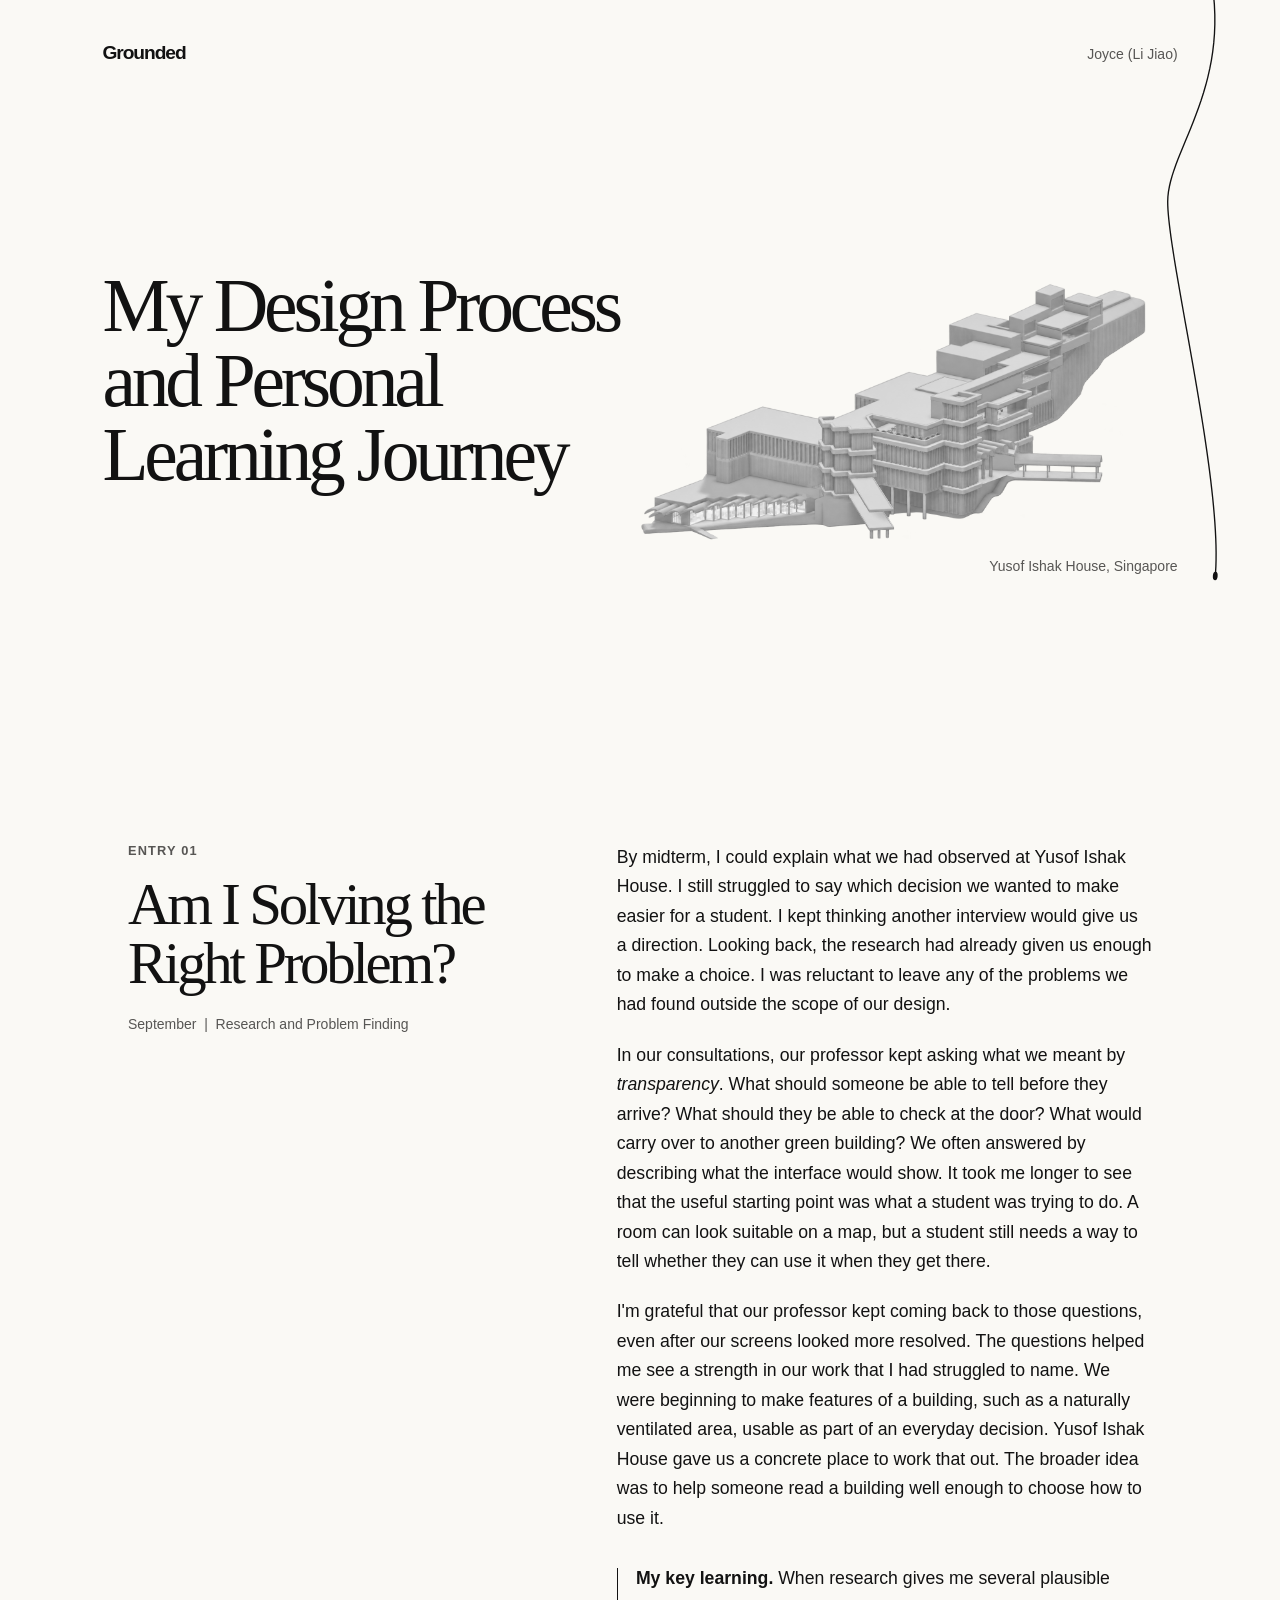
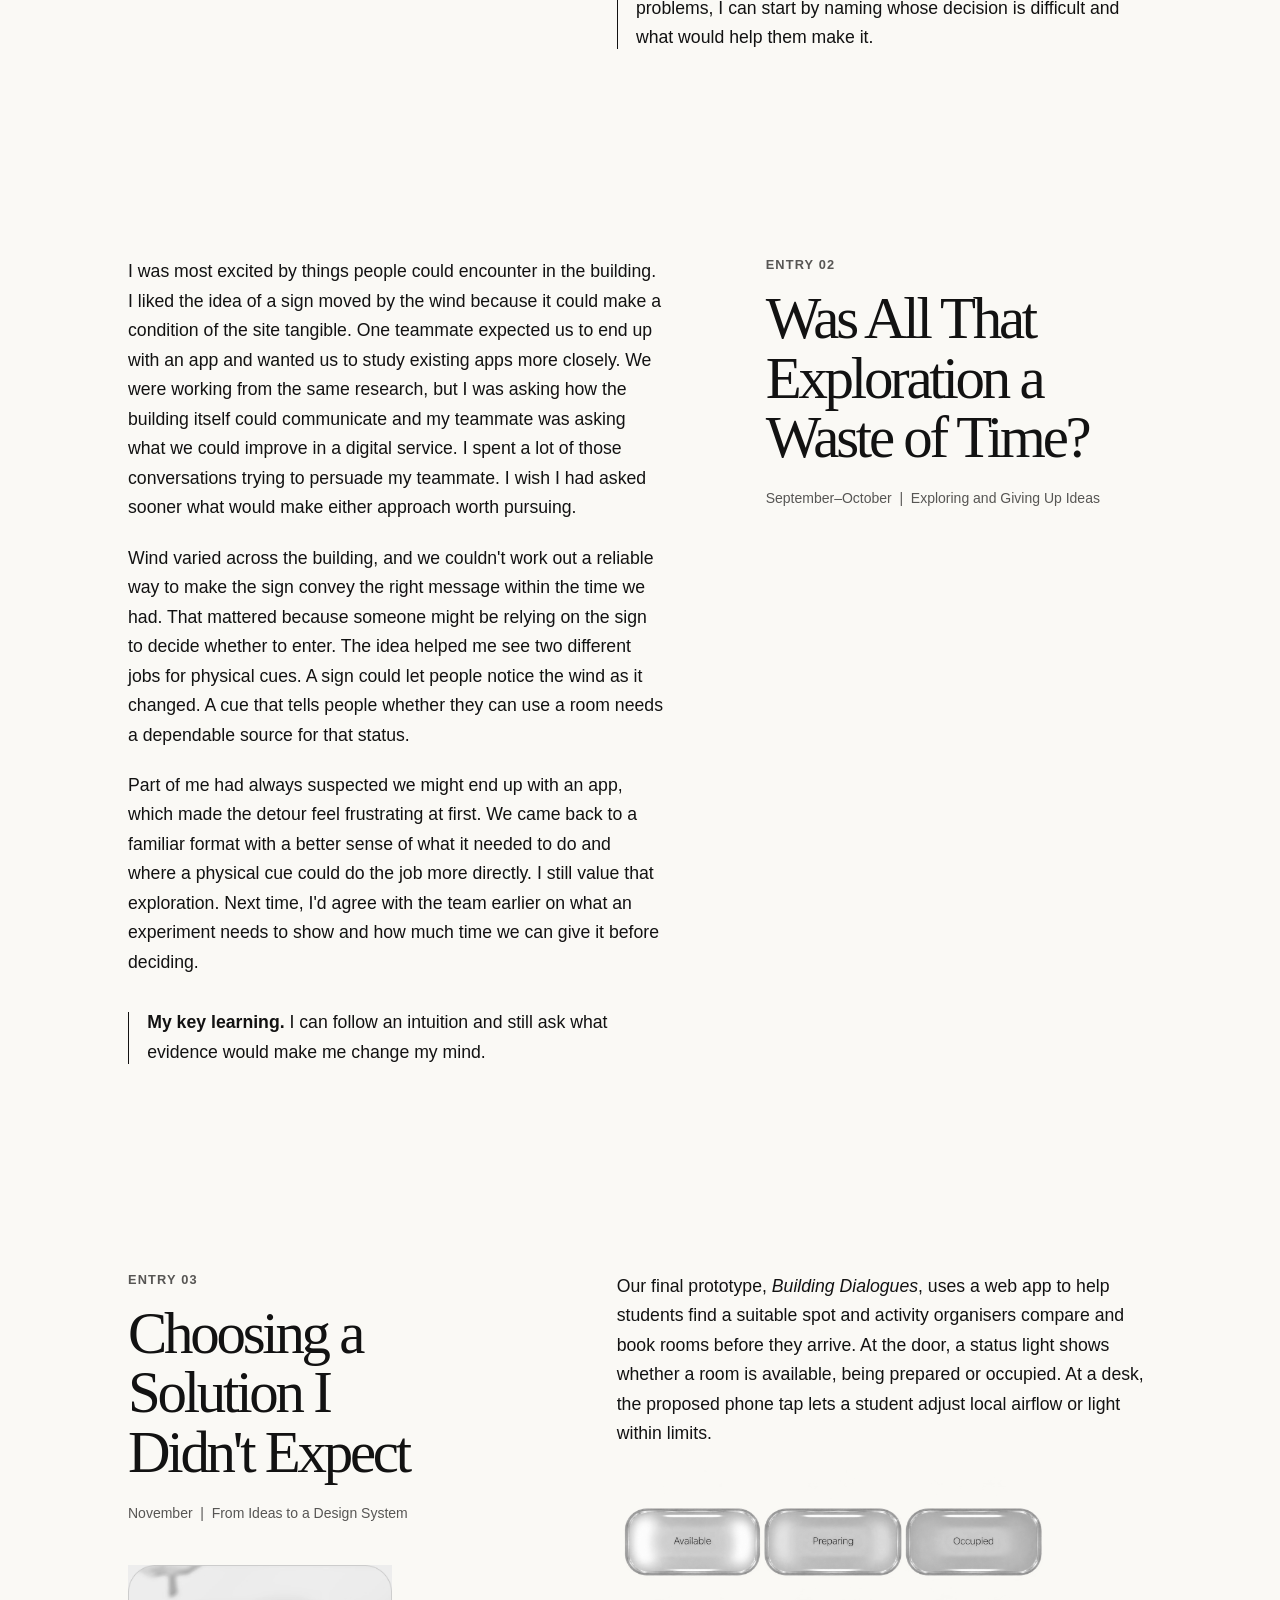
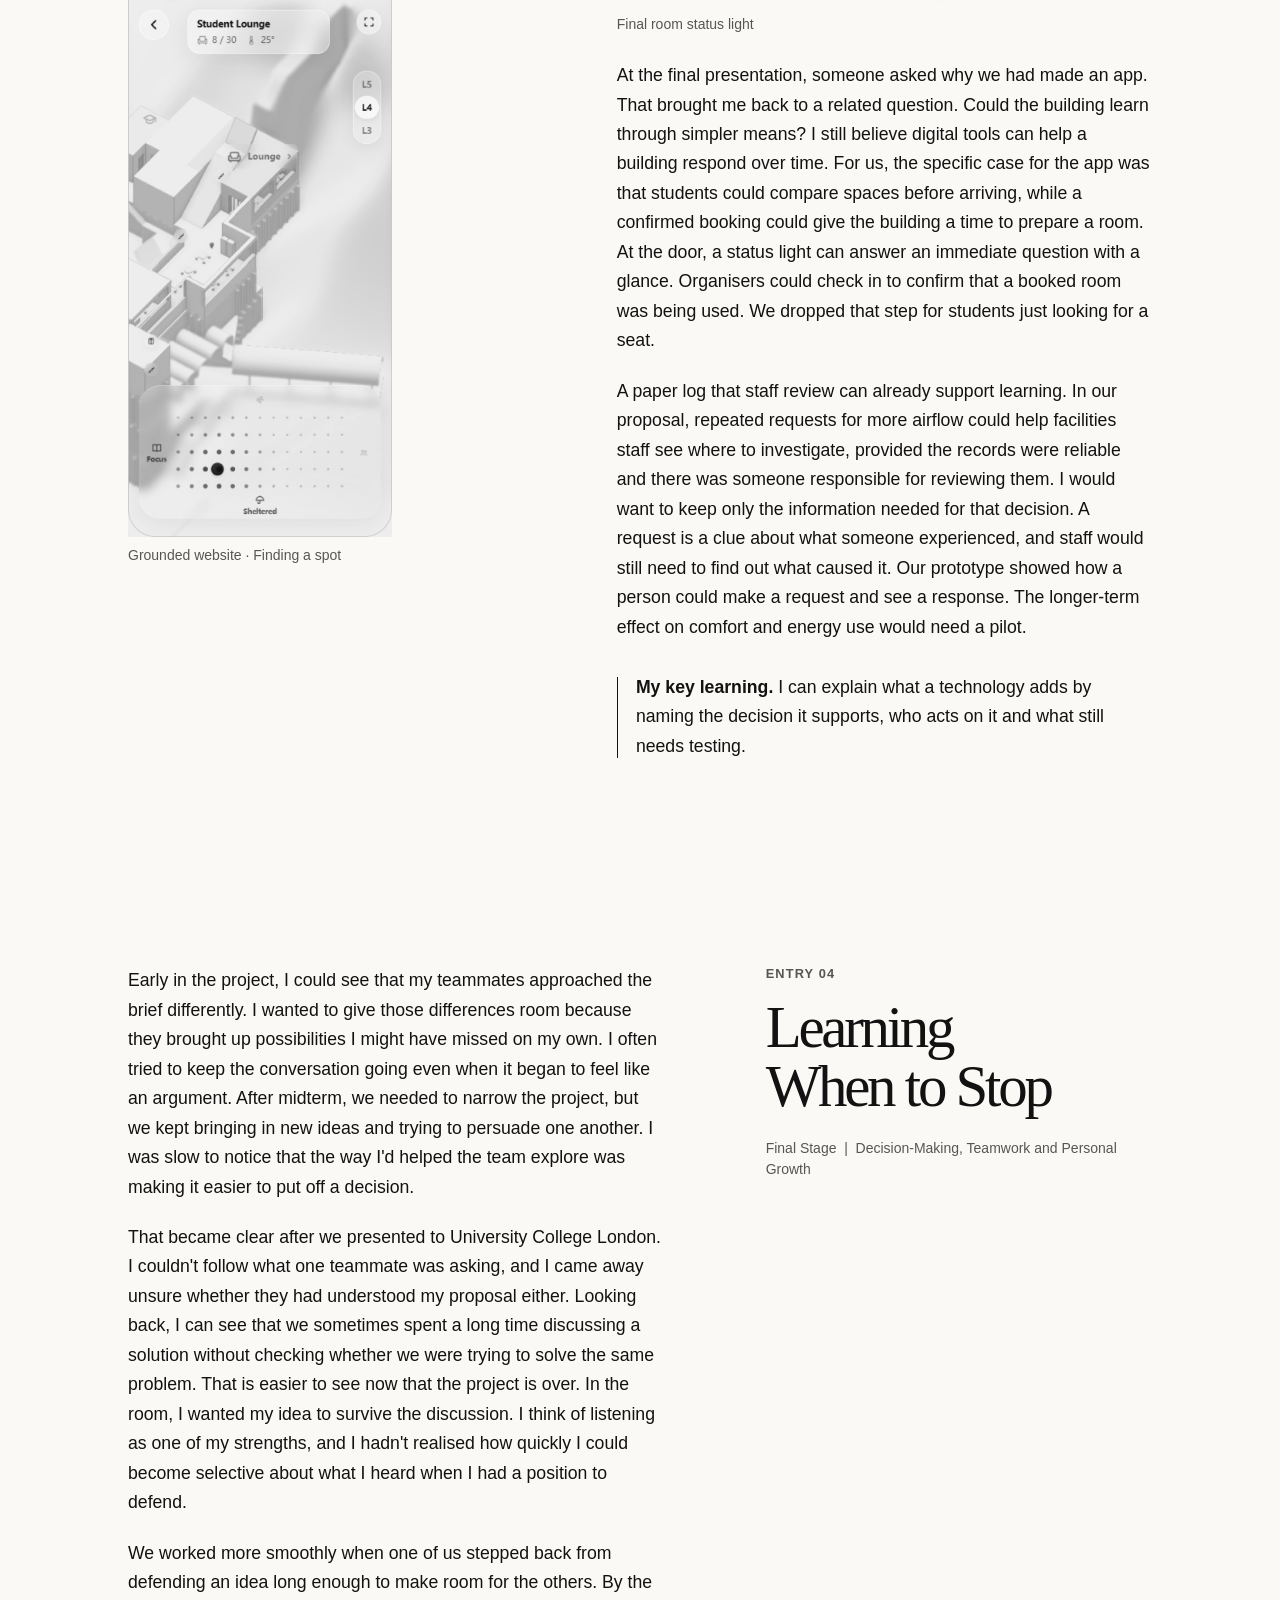
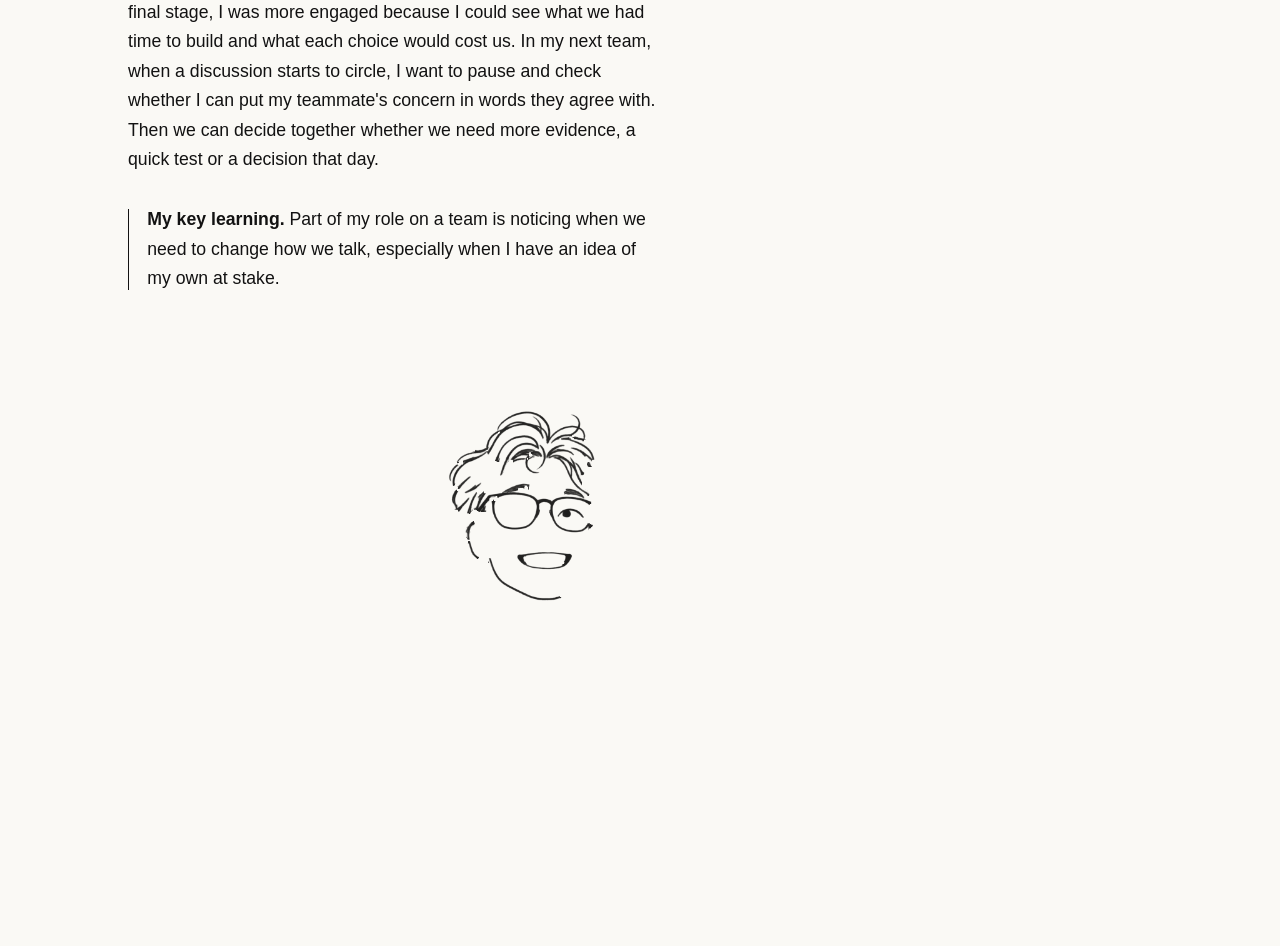
==== index.html @ 00aa5200 "Deepen Grounded journal reflections" ====
<!doctype html>
<html lang="en">
<head>
  <meta charset="utf-8">
  <meta name="viewport" content="width=device-width, initial-scale=1">
  <meta name="description" content="Four personal reflections from Grounded, a Green Building design project.">
  <title>My Design Process and Personal Learning Journey | Grounded</title>
  <link rel="stylesheet" href="journal.css">
  <script src="line.js" defer></script>
  <script src="team-stroke-order.js" defer></script>
  <script src="finale.js" defer></script>
</head>
<body id="top">
  <canvas id="guide" aria-hidden="true"></canvas>
  <header class="site-header shell">
    <a class="wordmark" href="#top">Grounded</a>
    <span class="author">Joyce (Li Jiao)</span>
  </header>
  <main>
    <section class="cover shell" aria-labelledby="journal-title">
      <div class="cover-copy">
        <h1 id="journal-title">My Design Process<br class="desktop-break"> and Personal<br class="desktop-break"> Learning Journey</h1>
      </div>
      <figure class="cover-figure">
        <img src="building.png" alt="Architectural model of Yusof Ishak House" width="1851" height="850" fetchpriority="high">
        <figcaption>Yusof Ishak House, Singapore</figcaption>
      </figure>
    </section>

    <div class="journal shell">
<article id="entry-01" class="entry">
  <header class="entry-header">
    <span class="entry-number">Entry 01</span>
    <h2>Am I Solving the Right Problem?</h2>
    <p class="period">September <span>|</span> Research and Problem Finding</p>
  </header>
  <div class="entry-body">
    <p data-line="uncertain">By midterm, I could explain what we had observed at Yusof Ishak House. I still struggled to say which decision we wanted to make easier for a student. I kept thinking another interview would give us a direction. Looking back, the research had already given us enough to make a choice. I was reluctant to leave any of the problems we had found outside the scope of our design.</p>
    <p>In our consultations, our professor kept asking what we meant by <em>transparency</em>. What should someone be able to tell before they arrive? What should they be able to check at the door? What would carry over to another green building? We often answered by describing what the interface would show. It took me longer to see that the useful starting point was what a student was trying to do. A room can look suitable on a map, but a student still needs a way to tell whether they can use it when they get there.</p>
    <p>I'm grateful that our professor kept coming back to those questions, even after our screens looked more resolved. The questions helped me see a strength in our work that I had struggled to name. We were beginning to make features of a building, such as a naturally ventilated area, usable as part of an everyday decision. Yusof Ishak House gave us a concrete place to work that out. The broader idea was to help someone read a building well enough to choose how to use it.</p>
    <p class="takeaway"><strong>My key learning.</strong> When research gives me several plausible problems, I can start by naming whose decision is difficult and what would help them make it.</p>
  </div>
</article>

<article id="entry-02" class="entry entry-reverse">
  <header class="entry-header">
    <span class="entry-number">Entry 02</span>
    <h2>Was All That Exploration a Waste of Time?</h2>
    <p class="period">September–October <span>|</span> Exploring and Giving Up Ideas</p>
  </header>
  <div class="entry-body">
    <p>I was most excited by things people could encounter in the building. I liked the idea of a sign moved by the wind because it could make a condition of the site tangible. One teammate expected us to end up with an app and wanted us to study existing apps more closely. We were working from the same research, but I was asking how the building itself could communicate and my teammate was asking what we could improve in a digital service. I spent a lot of those conversations trying to persuade my teammate. I wish I had asked sooner what would make either approach worth pursuing.</p>
    <p>Wind varied across the building, and we couldn't work out a reliable way to make the sign convey the right message within the time we had. That mattered because someone might be relying on the sign to decide whether to enter. The idea helped me see two different jobs for physical cues. A sign could let people notice the wind as it changed. A cue that tells people whether they can use a room needs a dependable source for that status.</p>
    <p data-line="uncertain">Part of me had always suspected we might end up with an app, which made the detour feel frustrating at first. We came back to a familiar format with a better sense of what it needed to do and where a physical cue could do the job more directly. I still value that exploration. Next time, I'd agree with the team earlier on what an experiment needs to show and how much time we can give it before deciding.</p>
    <p class="takeaway"><strong>My key learning.</strong> I can follow an intuition and still ask what evidence would make me change my mind.</p>
  </div>
</article>

<article id="entry-03" class="entry">
  <header class="entry-header">
    <span class="entry-number">Entry 03</span>
    <h2>Choosing a Solution I Didn't Expect</h2>
    <p class="period">November <span>|</span> From Ideas to a Design System</p>
    <figure class="chapter-figure app-figure">
      <img src="grounded-app.png" alt="Grounded website showing the Student Lounge, the floor selector, and the dotted preference control" width="343" height="742" loading="lazy">
      <figcaption>Grounded website · Finding a spot</figcaption>
    </figure>
  </header>
  <div class="entry-body">
    <p>Our final prototype, <em>Building Dialogues</em>, uses a web app to help students find a suitable spot and activity organisers compare and book rooms before they arrive. At the door, a status light shows whether a room is available, being prepared or occupied. At a desk, the proposed phone tap lets a student adjust local airflow or light within limits.</p>
    <figure class="chapter-figure light-figure">
      <img src="room-status-light.png" alt="The final rounded-rectangle room status light in its Available, Preparing, and Occupied states" width="720" height="240" loading="lazy">
      <figcaption>Final room status light</figcaption>
    </figure>
    <p data-line="uncertain">At the final presentation, someone asked why we had made an app. That brought me back to a related question. Could the building learn through simpler means? I still believe digital tools can help a building respond over time. For us, the specific case for the app was that students could compare spaces before arriving, while a confirmed booking could give the building a time to prepare a room. At the door, a status light can answer an immediate question with a glance. Organisers could check in to confirm that a booked room was being used. We dropped that step for students just looking for a seat.</p>
    <p>A paper log that staff review can already support learning. In our proposal, repeated requests for more airflow could help facilities staff see where to investigate, provided the records were reliable and there was someone responsible for reviewing them. I would want to keep only the information needed for that decision. A request is a clue about what someone experienced, and staff would still need to find out what caused it. Our prototype showed how a person could make a request and see a response. The longer-term effect on comfort and energy use would need a pilot.</p>
    <p class="takeaway"><strong>My key learning.</strong> I can explain what a technology adds by naming the decision it supports, who acts on it and what still needs testing.</p>
  </div>
</article>

<article id="entry-04" class="entry entry-reverse">
  <header class="entry-header">
    <span class="entry-number">Entry 04</span>
    <h2>Learning When to Stop</h2>
    <p class="period">Final Stage <span>|</span> Decision-Making, Teamwork and Personal Growth</p>
  </header>
  <div class="entry-body">
    <p>Early in the project, I could see that my teammates approached the brief differently. I wanted to give those differences room because they brought up possibilities I might have missed on my own. I often tried to keep the conversation going even when it began to feel like an argument. After midterm, we needed to narrow the project, but we kept bringing in new ideas and trying to persuade one another. I was slow to notice that the way I'd helped the team explore was making it easier to put off a decision.</p>
    <p data-line="uncertain">That became clear after we presented to University College London. I couldn't follow what one teammate was asking, and I came away unsure whether they had understood my proposal either. Looking back, I can see that we sometimes spent a long time discussing a solution without checking whether we were trying to solve the same problem. That is easier to see now that the project is over. In the room, I wanted my idea to survive the discussion. I think of listening as one of my strengths, and I hadn't realised how quickly I could become selective about what I heard when I had a position to defend.</p>
    <p>We worked more smoothly when one of us stepped back from defending an idea long enough to make room for the others. By the final stage, I was more engaged because I could see what we had time to build and what each choice would cost us. In my next team, when a discussion starts to circle, I want to pause and check whether I can put my teammate's concern in words they agree with. Then we can decide together whether we need more evidence, a quick test or a decision that day.</p>
    <p class="takeaway"><strong>My key learning.</strong> Part of my role on a team is noticing when we need to change how we talk, especially when I have an idea of my own at stake.</p>
  </div>
</article>
    </div>
    <figure class="finale shell" id="finale">
      <div class="finale-drawing">
        <img src="team-portraits.png" width="1536" height="1024" alt="Black-ink cartoon portraits of the three friends from the team photo" loading="lazy">
        <canvas aria-hidden="true" hidden></canvas>
      </div>
      <figcaption>Anyway, cheers to the end of the semester.</figcaption>
    </figure>
  </main>
</body>
</html>
---- journal.css ----
:root {
  color-scheme: light;
  --paper: #faf9f5;
  --ink: #121212;
  --muted: #575654;
  --gutter: clamp(2.6rem, 8vw, 8.5rem);
  --chapter-gap: clamp(8rem, 16vw, 14rem);
  font-family: "Segoe UI", Arial, sans-serif;
  color: var(--ink);
  background: var(--paper);
}

*, *::before, *::after { box-sizing: border-box; }

html {
  scroll-behavior: smooth;
  scroll-padding-top: 3rem;
}

body { margin: 0; }

#guide {
  position: fixed;
  z-index: 0;
  inset: 0;
  width: 100%;
  height: 100%;
  pointer-events: none;
}

.shell {
  position: relative;
  width: min(100% - 2 * var(--gutter), 74rem);
  margin-inline: auto;
}

.site-header {
  display: flex;
  justify-content: space-between;
  align-items: baseline;
  padding-block: clamp(1.45rem, 3.5vw, 2.65rem);
}

a { color: inherit; }

.wordmark {
  font-size: 1.2rem;
  font-weight: 700;
  letter-spacing: -.055em;
  text-decoration: none;
}

.author, figcaption, .period {
  color: var(--muted);
  font-size: .875rem;
  line-height: 1.5;
}

.cover {
  display: grid;
  grid-template-columns: 1.16fr 1fr;
  align-items: center;
  min-height: clamp(34rem, 76svh, 48rem);
  padding-block: 1rem clamp(6.5rem, 12vw, 11rem);
}

.cover-copy {
  z-index: 1;
  position: relative;
  align-self: center;
}

h1, h2 {
  font-family: "Palatino Linotype", "Book Antiqua", Palatino, Georgia, serif;
  font-weight: 400;
  letter-spacing: -.055em;
  margin: 0;
}

h1 {
  font-size: clamp(3.6rem, 5.9vw, 6.45rem);
  line-height: .99;
  max-width: 12ch;
}

@media (min-width: 1100px) {
  h1 { max-width: none; margin-right: -8rem; }
}

a:focus-visible {
  outline: 1px solid currentColor;
  outline-offset: .35rem;
}

figure { margin: 0; }

.cover-figure {
  width: min(120%, 44rem);
  justify-self: end;
  align-self: center;
  transform: translate(5%, 14%);
}

figure img {
  display: block;
  width: 100%;
  height: auto;
  filter: grayscale(1);
}

.cover-figure figcaption {
  margin: .65rem 5% 0;
  text-align: right;
}

.journal {
  display: grid;
  row-gap: var(--chapter-gap);
  padding-top: clamp(1.75rem, 4vw, 3.5rem);
  padding-bottom: clamp(5.5rem, 9vw, 8.5rem);
}

.entry {
  display: grid;
  grid-template-columns: minmax(0, .83fr) minmax(0, 1.15fr);
  align-items: start;
  column-gap: clamp(2.75rem, 8vw, 8rem);
  padding-inline: clamp(0rem, 2vw, 1.8rem);
}

.entry-reverse {
  grid-template-columns: minmax(0, 1.15fr) minmax(0, .83fr);
}

.entry-reverse .entry-header { grid-area: 1 / 2; }
.entry-reverse .entry-body { grid-area: 1 / 1; }

.entry-number {
  display: block;
  color: var(--muted);
  font-size: .8rem;
  font-weight: 600;
  letter-spacing: .09em;
  text-transform: uppercase;
  margin-bottom: 1.05rem;
}

h2 {
  font-size: clamp(2.8rem, 4.6vw, 4.65rem);
  line-height: 1.01;
  text-wrap: balance;
}

.period { margin: 1.3rem 0 0; }
.period span { margin-inline: .24rem; }

.entry-body {
  width: 100%;
  max-width: 37rem;
  font-size: clamp(1.06rem, 1.38vw, 1.2rem);
  line-height: 1.67;
}

.entry-body p { margin: 0 0 1.18em; }
.entry-body p:last-child { margin-bottom: 0; }

.entry-body .takeaway {
  position: relative;
  padding-left: 1.2rem;
  margin-top: 1.75em;
}

.takeaway::before {
  position: absolute;
  inset: .2em auto .2em 0;
  width: 1px;
  background: var(--ink);
  content: "";
}

.takeaway strong { font-weight: 650; }
abbr[title] { text-decoration: none; }

.chapter-figure {
  margin-top: 2.6rem;
}

.chapter-figure figcaption { margin-top: .55rem; }
.app-figure { width: min(72%, 16.5rem); }

.light-figure {
  margin-block: .4rem 1.65rem;
  width: min(100%, 27rem);
}

.light-figure figcaption { margin-top: 0; }

.finale {
  width: min(100% - 2 * var(--gutter), 44rem);
  padding-bottom: clamp(4.75rem, 10vw, 8rem);
  text-align: center;
}

.finale-drawing {
  position: relative;
  width: min(76%, 30rem);
  margin-inline: auto;
}
.finale-drawing img { filter: none; }

.finale-drawing canvas {
  position: absolute;
  inset: 0;
  width: 100%;
  height: 100%;
}

.finale figcaption {
  color: var(--ink);
  font-family: "Palatino Linotype", "Book Antiqua", Palatino, Georgia, serif;
  font-size: clamp(1.5rem, 3.2vw, 2.3rem);
  letter-spacing: -.035em;
  line-height: 1.17;
  text-wrap: balance;
  margin-top: clamp(1.55rem, 4vw, 2.9rem);
}

.finale[data-drawn] figcaption { transition: opacity .42s ease, transform .42s ease; }
.finale[data-drawing] img { opacity: 0; }
.finale[data-drawing] figcaption {
  opacity: 0;
  transform: translateY(.55rem);
}

@media (max-width: 1099px) {
  .desktop-break { display: none; }
  .cover-figure { width: 116%; }
}

@media (max-width: 760px) {
  :root {
    --gutter: clamp(1.9rem, 8vw, 3.3rem);
    --chapter-gap: clamp(6.5rem, 15vw, 9rem);
  }

  html { scroll-padding-top: 1.65rem; }
  .site-header { padding-block: 1.35rem; }
  .author { font-size: .78rem; }

  .cover {
    display: block;
    min-height: 0;
    padding-block: clamp(3rem, 10vw, 5.5rem) 6.5rem;
  }

  h1 {
    max-width: none;
    font-size: clamp(2rem, 10.1vw, 4.7rem);
  }

  .desktop-break { display: revert; }

  .cover-figure {
    width: min(112%, 36rem);
    margin: 2rem 0 0 -3%;
    transform: none;
  }

  .cover-figure figcaption {
    margin-right: 6%;
    font-size: .78rem;
  }

  .entry { display: block; padding-inline: 0; }
  .entry-header { margin-bottom: 1.75rem; }
  h2 { font-size: clamp(2.45rem, 8vw, 3.6rem); }
  .period { margin-top: .85rem; }
  .app-figure { width: min(66%, 15rem); margin-top: 1.55rem; }
  .entry-body { font-size: 1.05rem; }
}

@media (prefers-reduced-motion: reduce) {
  html { scroll-behavior: auto; }
  .finale[data-drawn] figcaption { transition: none; }
}

@media print {
  #guide { display: none; }
  .finale canvas { display: none; }
  .finale[data-drawing] img, .finale[data-drawing] figcaption { opacity: 1; }
  .entry { display: block; }
  .entry-header { margin-bottom: 1rem; }
  .journal { row-gap: 3rem; }
  .cover { min-height: auto; padding-bottom: 3rem; }
}
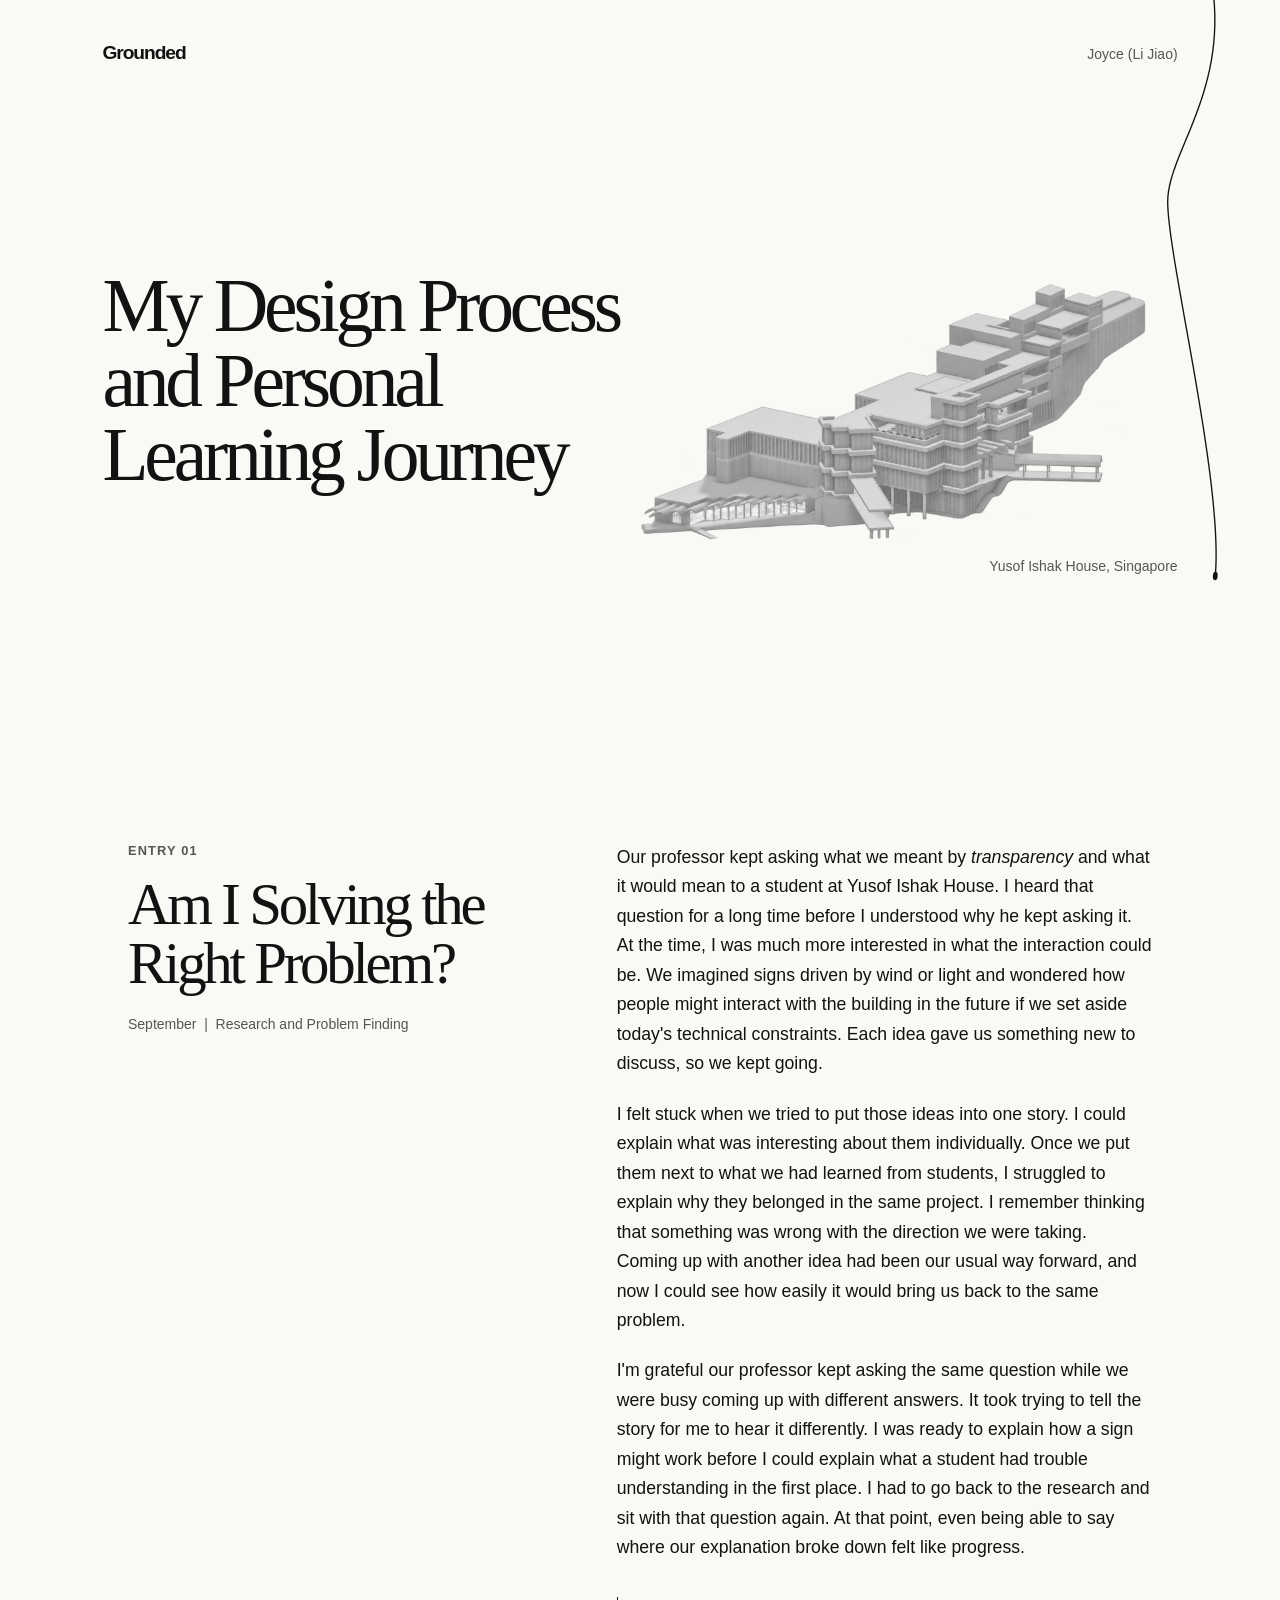
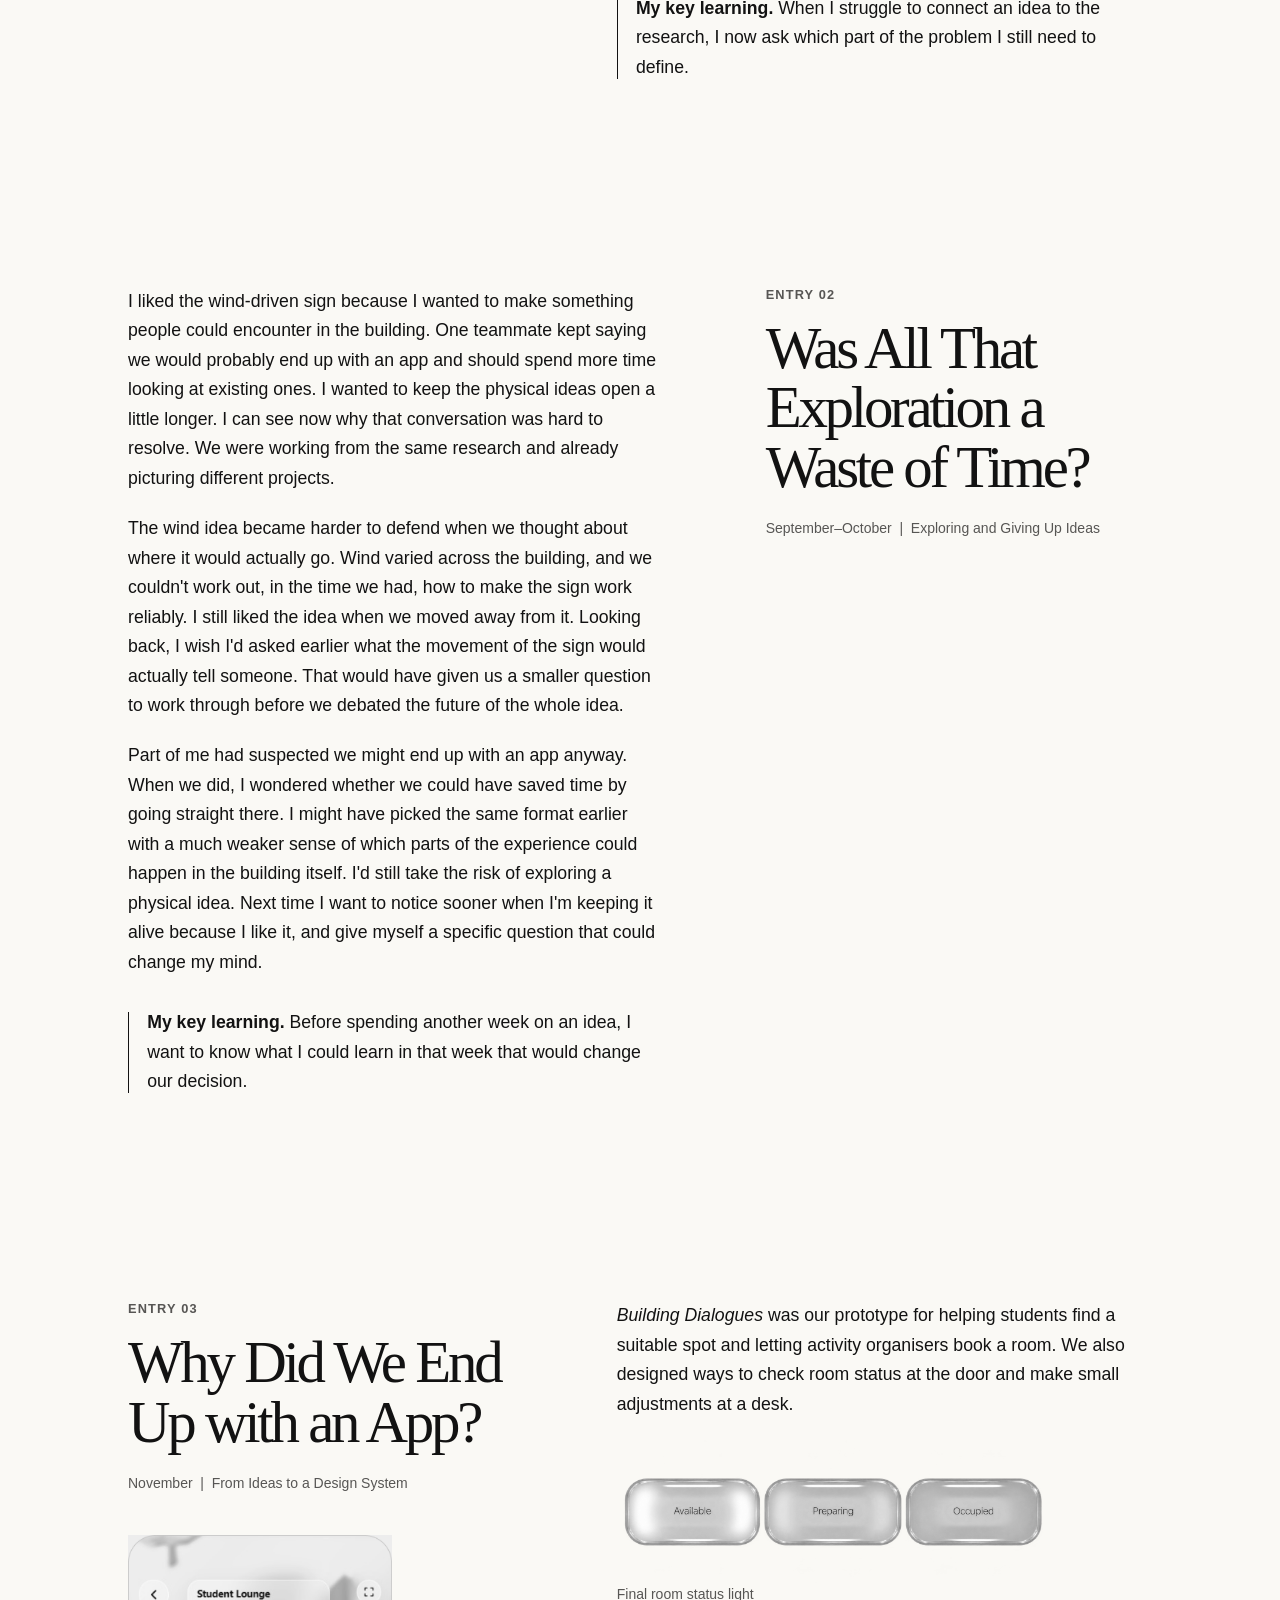
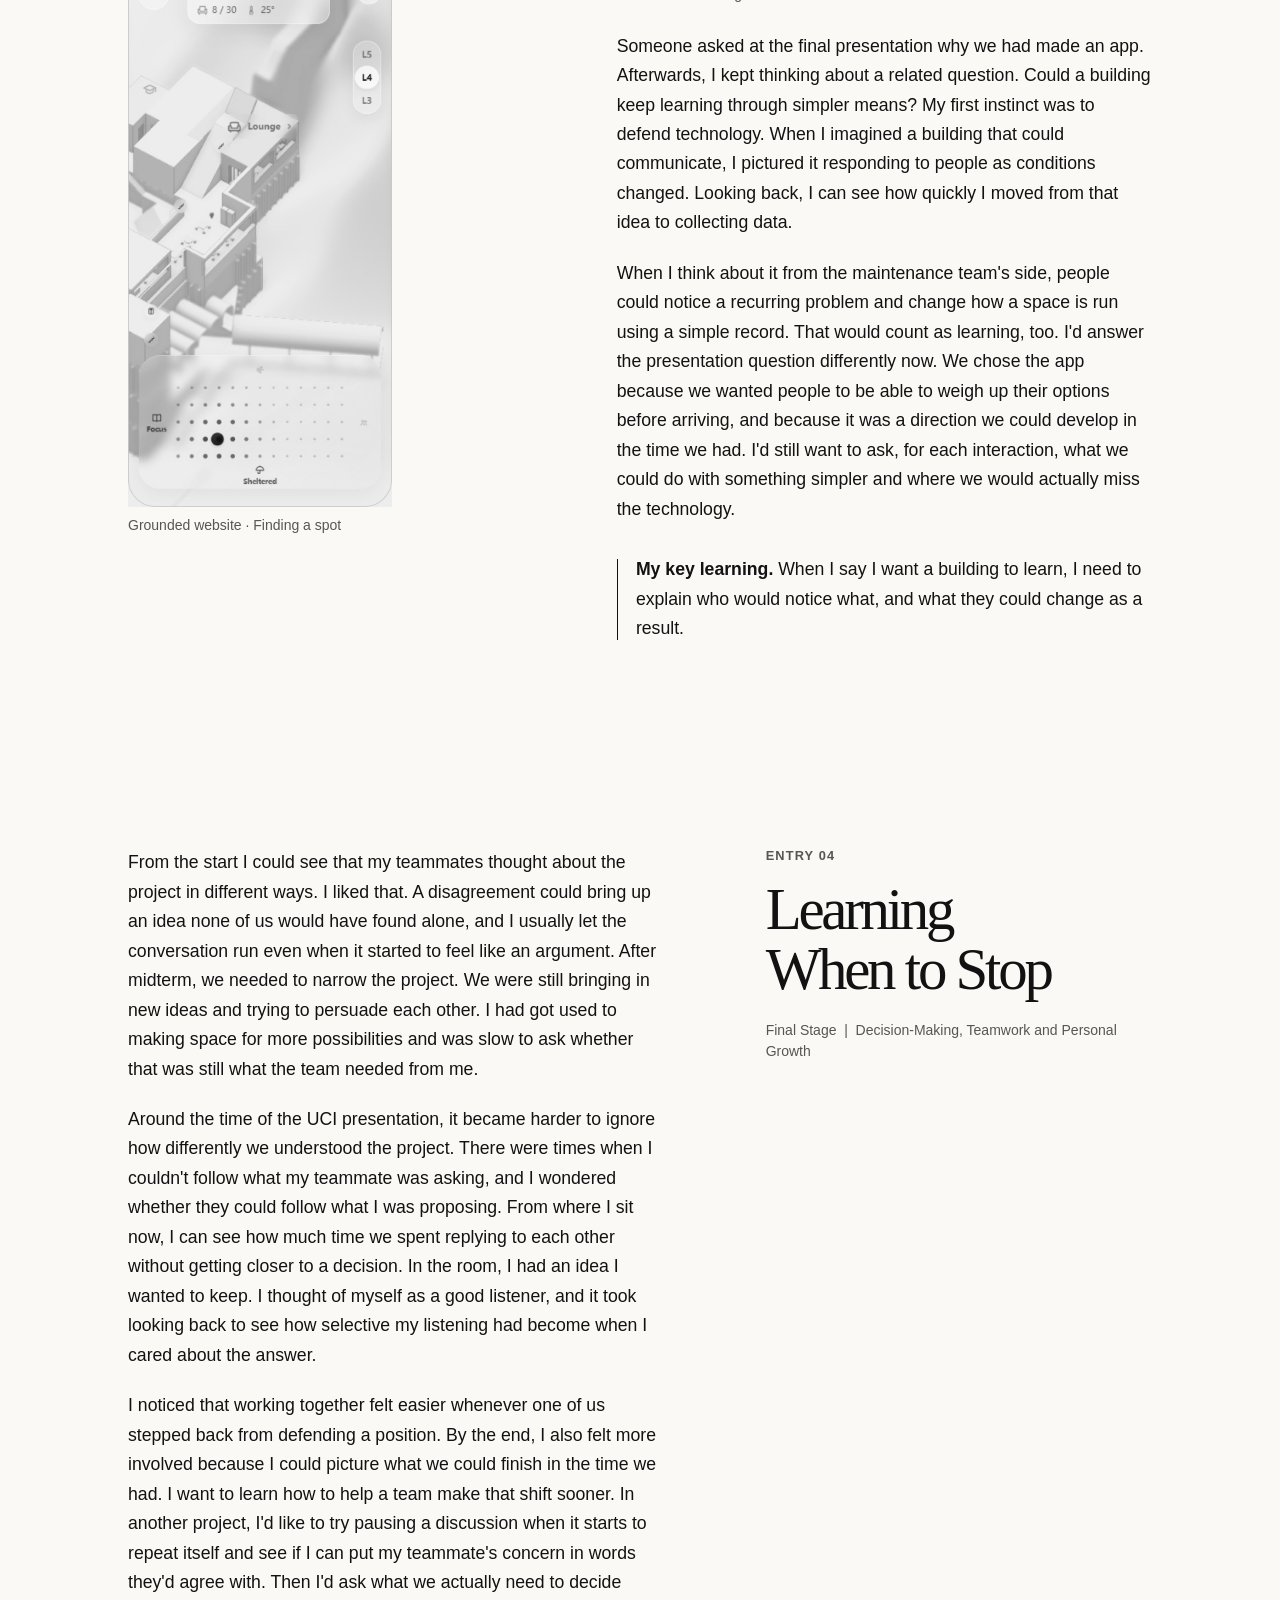
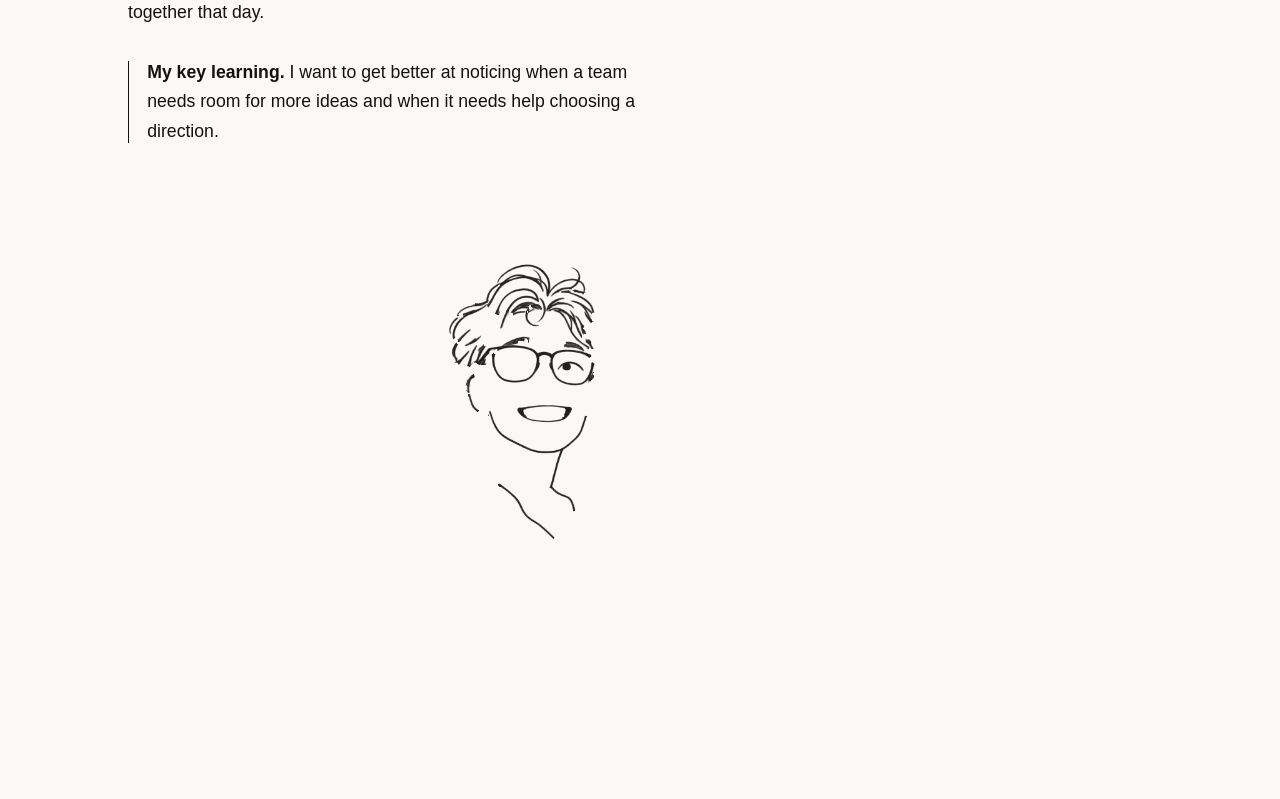
==== commit b5fa7e01: "Ground journal in design decisions and reversals" ====
--- a/index.html
+++ b/index.html
@@ -35,10 +35,10 @@
     <p class="period">September <span>|</span> Research and Problem Finding</p>
   </header>
   <div class="entry-body">
-    <p data-line="uncertain">By midterm, I could explain what we had observed at Yusof Ishak House. I still struggled to say which decision we wanted to make easier for a student. I kept thinking another interview would give us a direction. Looking back, the research had already given us enough to make a choice. I was reluctant to leave any of the problems we had found outside the scope of our design.</p>
-    <p>In our consultations, our professor kept asking what we meant by <em>transparency</em>. What should someone be able to tell before they arrive? What should they be able to check at the door? What would carry over to another green building? We often answered by describing what the interface would show. It took me longer to see that the useful starting point was what a student was trying to do. A room can look suitable on a map, but a student still needs a way to tell whether they can use it when they get there.</p>
-    <p>I'm grateful that our professor kept coming back to those questions, even after our screens looked more resolved. The questions helped me see a strength in our work that I had struggled to name. We were beginning to make features of a building, such as a naturally ventilated area, usable as part of an everyday decision. Yusof Ishak House gave us a concrete place to work that out. The broader idea was to help someone read a building well enough to choose how to use it.</p>
-    <p class="takeaway"><strong>My key learning.</strong> When research gives me several plausible problems, I can start by naming whose decision is difficult and what would help them make it.</p>
+    <p>Our professor kept asking what we meant by <em>transparency</em> and what it would mean to a student at Yusof Ishak House. I heard that question for a long time before I understood why he kept asking it. At the time, I was much more interested in what the interaction could be. We imagined signs driven by wind or light and wondered how people might interact with the building in the future if we set aside today's technical constraints. Each idea gave us something new to discuss, so we kept going.</p>
+    <p data-line="uncertain">I felt stuck when we tried to put those ideas into one story. I could explain what was interesting about them individually. Once we put them next to what we had learned from students, I struggled to explain why they belonged in the same project. I remember thinking that something was wrong with the direction we were taking. Coming up with another idea had been our usual way forward, and now I could see how easily it would bring us back to the same problem.</p>
+    <p>I'm grateful our professor kept asking the same question while we were busy coming up with different answers. It took trying to tell the story for me to hear it differently. I was ready to explain how a sign might work before I could explain what a student had trouble understanding in the first place. I had to go back to the research and sit with that question again. At that point, even being able to say where our explanation broke down felt like progress.</p>
+    <p class="takeaway"><strong>My key learning.</strong> When I struggle to connect an idea to the research, I now ask which part of the problem I still need to define.</p>
   </div>
 </article>
 
@@ -49,17 +49,17 @@
     <p class="period">September–October <span>|</span> Exploring and Giving Up Ideas</p>
   </header>
   <div class="entry-body">
-    <p>I was most excited by things people could encounter in the building. I liked the idea of a sign moved by the wind because it could make a condition of the site tangible. One teammate expected us to end up with an app and wanted us to study existing apps more closely. We were working from the same research, but I was asking how the building itself could communicate and my teammate was asking what we could improve in a digital service. I spent a lot of those conversations trying to persuade my teammate. I wish I had asked sooner what would make either approach worth pursuing.</p>
-    <p>Wind varied across the building, and we couldn't work out a reliable way to make the sign convey the right message within the time we had. That mattered because someone might be relying on the sign to decide whether to enter. The idea helped me see two different jobs for physical cues. A sign could let people notice the wind as it changed. A cue that tells people whether they can use a room needs a dependable source for that status.</p>
-    <p data-line="uncertain">Part of me had always suspected we might end up with an app, which made the detour feel frustrating at first. We came back to a familiar format with a better sense of what it needed to do and where a physical cue could do the job more directly. I still value that exploration. Next time, I'd agree with the team earlier on what an experiment needs to show and how much time we can give it before deciding.</p>
-    <p class="takeaway"><strong>My key learning.</strong> I can follow an intuition and still ask what evidence would make me change my mind.</p>
+    <p>I liked the wind-driven sign because I wanted to make something people could encounter in the building. One teammate kept saying we would probably end up with an app and should spend more time looking at existing ones. I wanted to keep the physical ideas open a little longer. I can see now why that conversation was hard to resolve. We were working from the same research and already picturing different projects.</p>
+    <p>The wind idea became harder to defend when we thought about where it would actually go. Wind varied across the building, and we couldn't work out, in the time we had, how to make the sign work reliably. I still liked the idea when we moved away from it. Looking back, I wish I'd asked earlier what the movement of the sign would actually tell someone. That would have given us a smaller question to work through before we debated the future of the whole idea.</p>
+    <p data-line="uncertain">Part of me had suspected we might end up with an app anyway. When we did, I wondered whether we could have saved time by going straight there. I might have picked the same format earlier with a much weaker sense of which parts of the experience could happen in the building itself. I'd still take the risk of exploring a physical idea. Next time I want to notice sooner when I'm keeping it alive because I like it, and give myself a specific question that could change my mind.</p>
+    <p class="takeaway"><strong>My key learning.</strong> Before spending another week on an idea, I want to know what I could learn in that week that would change our decision.</p>
   </div>
 </article>
 
 <article id="entry-03" class="entry">
   <header class="entry-header">
     <span class="entry-number">Entry 03</span>
-    <h2>Choosing a Solution I Didn't Expect</h2>
+    <h2>Why Did We End Up with an App?</h2>
     <p class="period">November <span>|</span> From Ideas to a Design System</p>
     <figure class="chapter-figure app-figure">
       <img src="grounded-app.png" alt="Grounded website showing the Student Lounge, the floor selector, and the dotted preference control" width="343" height="742" loading="lazy">
@@ -67,14 +67,14 @@
     </figure>
   </header>
   <div class="entry-body">
-    <p>Our final prototype, <em>Building Dialogues</em>, uses a web app to help students find a suitable spot and activity organisers compare and book rooms before they arrive. At the door, a status light shows whether a room is available, being prepared or occupied. At a desk, the proposed phone tap lets a student adjust local airflow or light within limits.</p>
+    <p><em>Building Dialogues</em> was our prototype for helping students find a suitable spot and letting activity organisers book a room. We also designed ways to check room status at the door and make small adjustments at a desk.</p>
     <figure class="chapter-figure light-figure">
       <img src="room-status-light.png" alt="The final rounded-rectangle room status light in its Available, Preparing, and Occupied states" width="720" height="240" loading="lazy">
       <figcaption>Final room status light</figcaption>
     </figure>
-    <p data-line="uncertain">At the final presentation, someone asked why we had made an app. That brought me back to a related question. Could the building learn through simpler means? I still believe digital tools can help a building respond over time. For us, the specific case for the app was that students could compare spaces before arriving, while a confirmed booking could give the building a time to prepare a room. At the door, a status light can answer an immediate question with a glance. Organisers could check in to confirm that a booked room was being used. We dropped that step for students just looking for a seat.</p>
-    <p>A paper log that staff review can already support learning. In our proposal, repeated requests for more airflow could help facilities staff see where to investigate, provided the records were reliable and there was someone responsible for reviewing them. I would want to keep only the information needed for that decision. A request is a clue about what someone experienced, and staff would still need to find out what caused it. Our prototype showed how a person could make a request and see a response. The longer-term effect on comfort and energy use would need a pilot.</p>
-    <p class="takeaway"><strong>My key learning.</strong> I can explain what a technology adds by naming the decision it supports, who acts on it and what still needs testing.</p>
+    <p data-line="uncertain">Someone asked at the final presentation why we had made an app. Afterwards, I kept thinking about a related question. Could a building keep learning through simpler means? My first instinct was to defend technology. When I imagined a building that could communicate, I pictured it responding to people as conditions changed. Looking back, I can see how quickly I moved from that idea to collecting data.</p>
+    <p>When I think about it from the maintenance team's side, people could notice a recurring problem and change how a space is run using a simple record. That would count as learning, too. I'd answer the presentation question differently now. We chose the app because we wanted people to be able to weigh up their options before arriving, and because it was a direction we could develop in the time we had. I'd still want to ask, for each interaction, what we could do with something simpler and where we would actually miss the technology.</p>
+    <p class="takeaway"><strong>My key learning.</strong> When I say I want a building to learn, I need to explain who would notice what, and what they could change as a result.</p>
   </div>
 </article>
 
@@ -85,10 +85,10 @@
     <p class="period">Final Stage <span>|</span> Decision-Making, Teamwork and Personal Growth</p>
   </header>
   <div class="entry-body">
-    <p>Early in the project, I could see that my teammates approached the brief differently. I wanted to give those differences room because they brought up possibilities I might have missed on my own. I often tried to keep the conversation going even when it began to feel like an argument. After midterm, we needed to narrow the project, but we kept bringing in new ideas and trying to persuade one another. I was slow to notice that the way I'd helped the team explore was making it easier to put off a decision.</p>
-    <p data-line="uncertain">That became clear after we presented to University College London. I couldn't follow what one teammate was asking, and I came away unsure whether they had understood my proposal either. Looking back, I can see that we sometimes spent a long time discussing a solution without checking whether we were trying to solve the same problem. That is easier to see now that the project is over. In the room, I wanted my idea to survive the discussion. I think of listening as one of my strengths, and I hadn't realised how quickly I could become selective about what I heard when I had a position to defend.</p>
-    <p>We worked more smoothly when one of us stepped back from defending an idea long enough to make room for the others. By the final stage, I was more engaged because I could see what we had time to build and what each choice would cost us. In my next team, when a discussion starts to circle, I want to pause and check whether I can put my teammate's concern in words they agree with. Then we can decide together whether we need more evidence, a quick test or a decision that day.</p>
-    <p class="takeaway"><strong>My key learning.</strong> Part of my role on a team is noticing when we need to change how we talk, especially when I have an idea of my own at stake.</p>
+    <p>From the start I could see that my teammates thought about the project in different ways. I liked that. A disagreement could bring up an idea none of us would have found alone, and I usually let the conversation run even when it started to feel like an argument. After midterm, we needed to narrow the project. We were still bringing in new ideas and trying to persuade each other. I had got used to making space for more possibilities and was slow to ask whether that was still what the team needed from me.</p>
+    <p data-line="uncertain">Around the time of the UCI presentation, it became harder to ignore how differently we understood the project. There were times when I couldn't follow what my teammate was asking, and I wondered whether they could follow what I was proposing. From where I sit now, I can see how much time we spent replying to each other without getting closer to a decision. In the room, I had an idea I wanted to keep. I thought of myself as a good listener, and it took looking back to see how selective my listening had become when I cared about the answer.</p>
+    <p>I noticed that working together felt easier whenever one of us stepped back from defending a position. By the end, I also felt more involved because I could picture what we could finish in the time we had. I want to learn how to help a team make that shift sooner. In another project, I'd like to try pausing a discussion when it starts to repeat itself and see if I can put my teammate's concern in words they'd agree with. Then I'd ask what we actually need to decide together that day.</p>
+    <p class="takeaway"><strong>My key learning.</strong> I want to get better at noticing when a team needs room for more ideas and when it needs help choosing a direction.</p>
   </div>
 </article>
     </div>
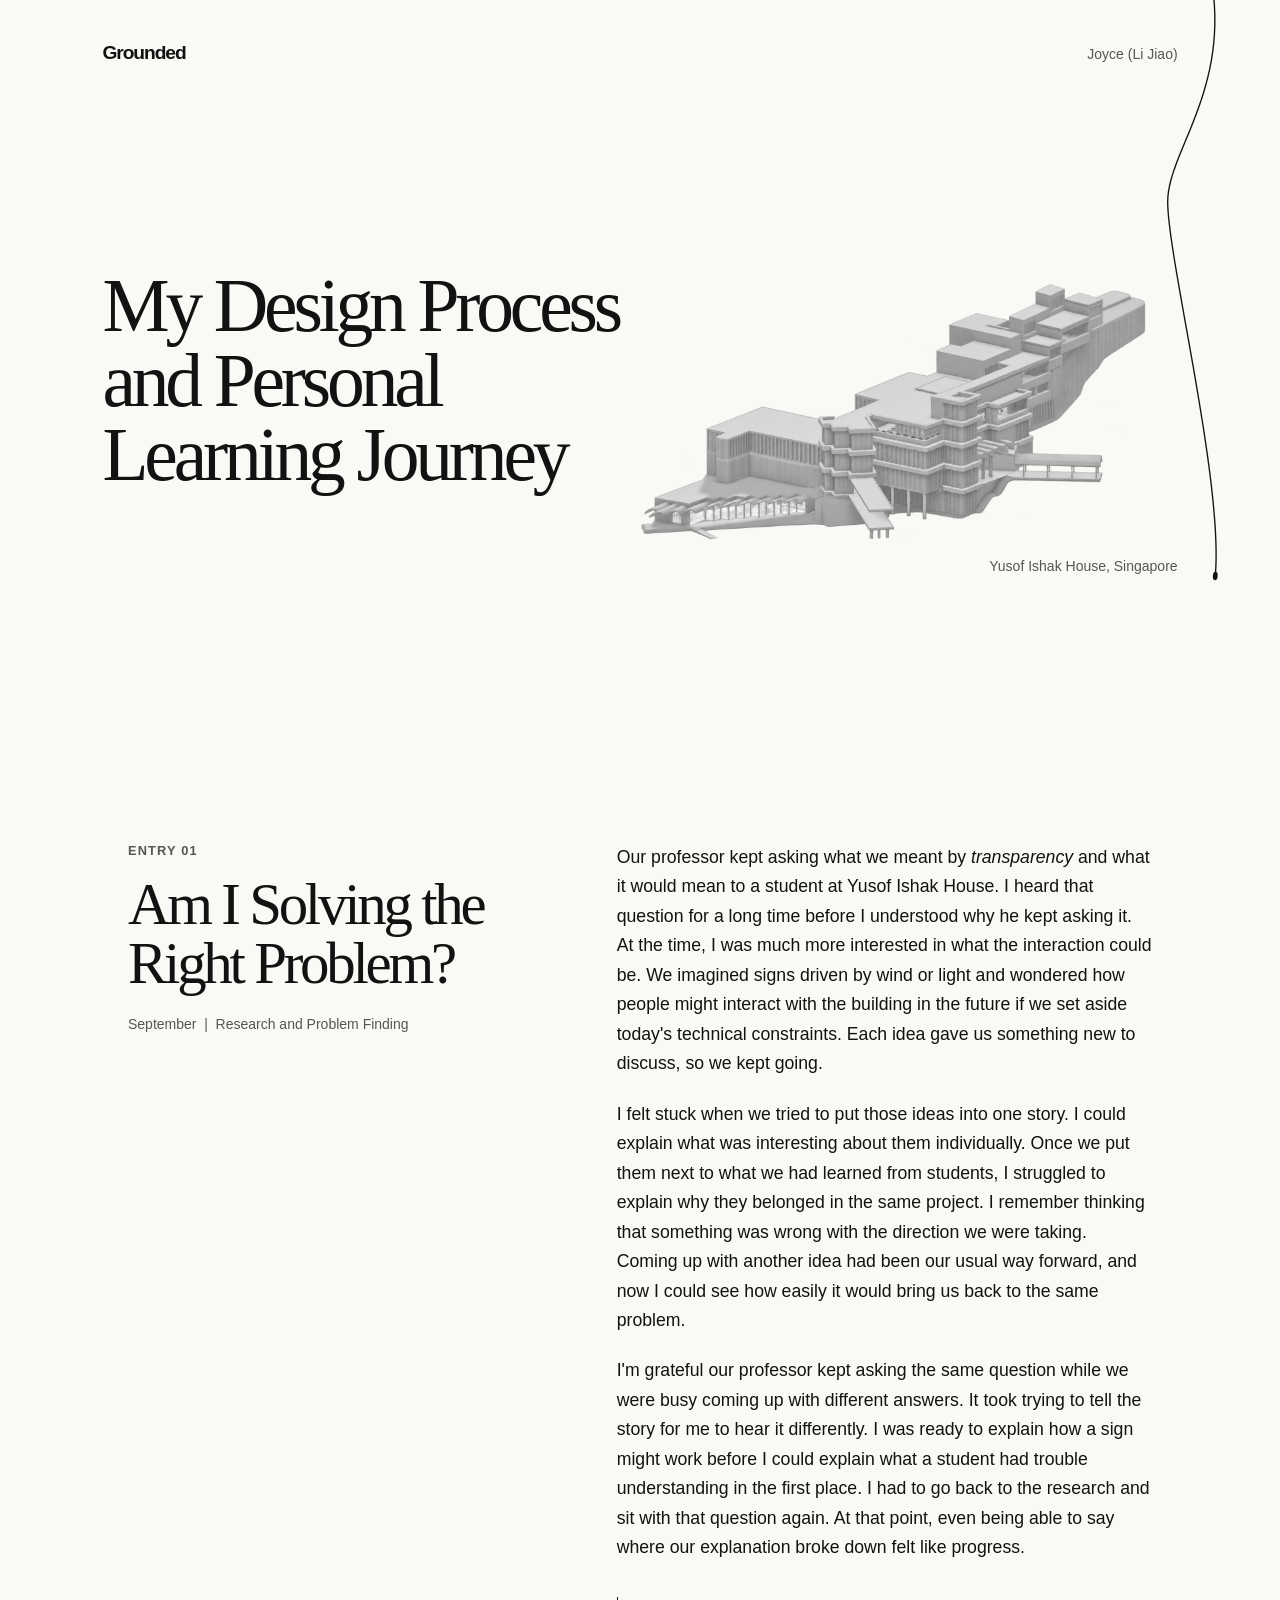
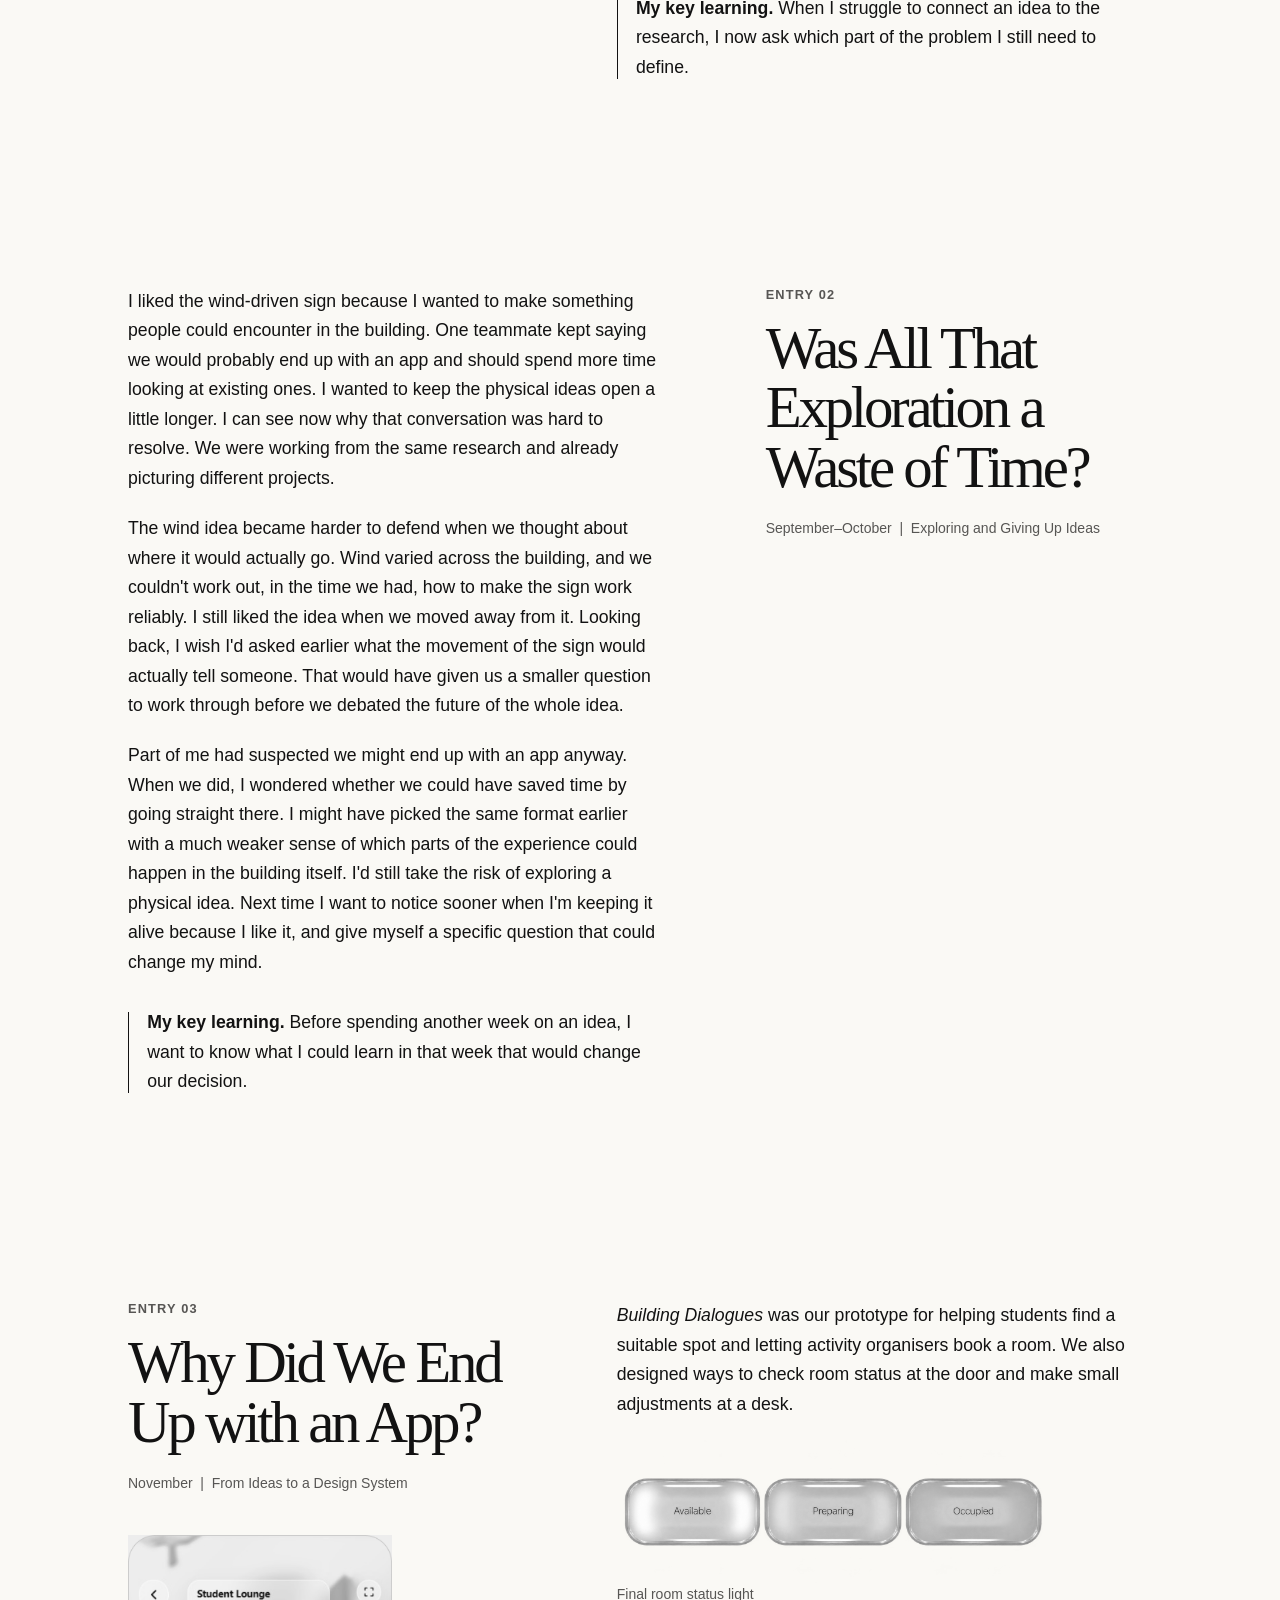
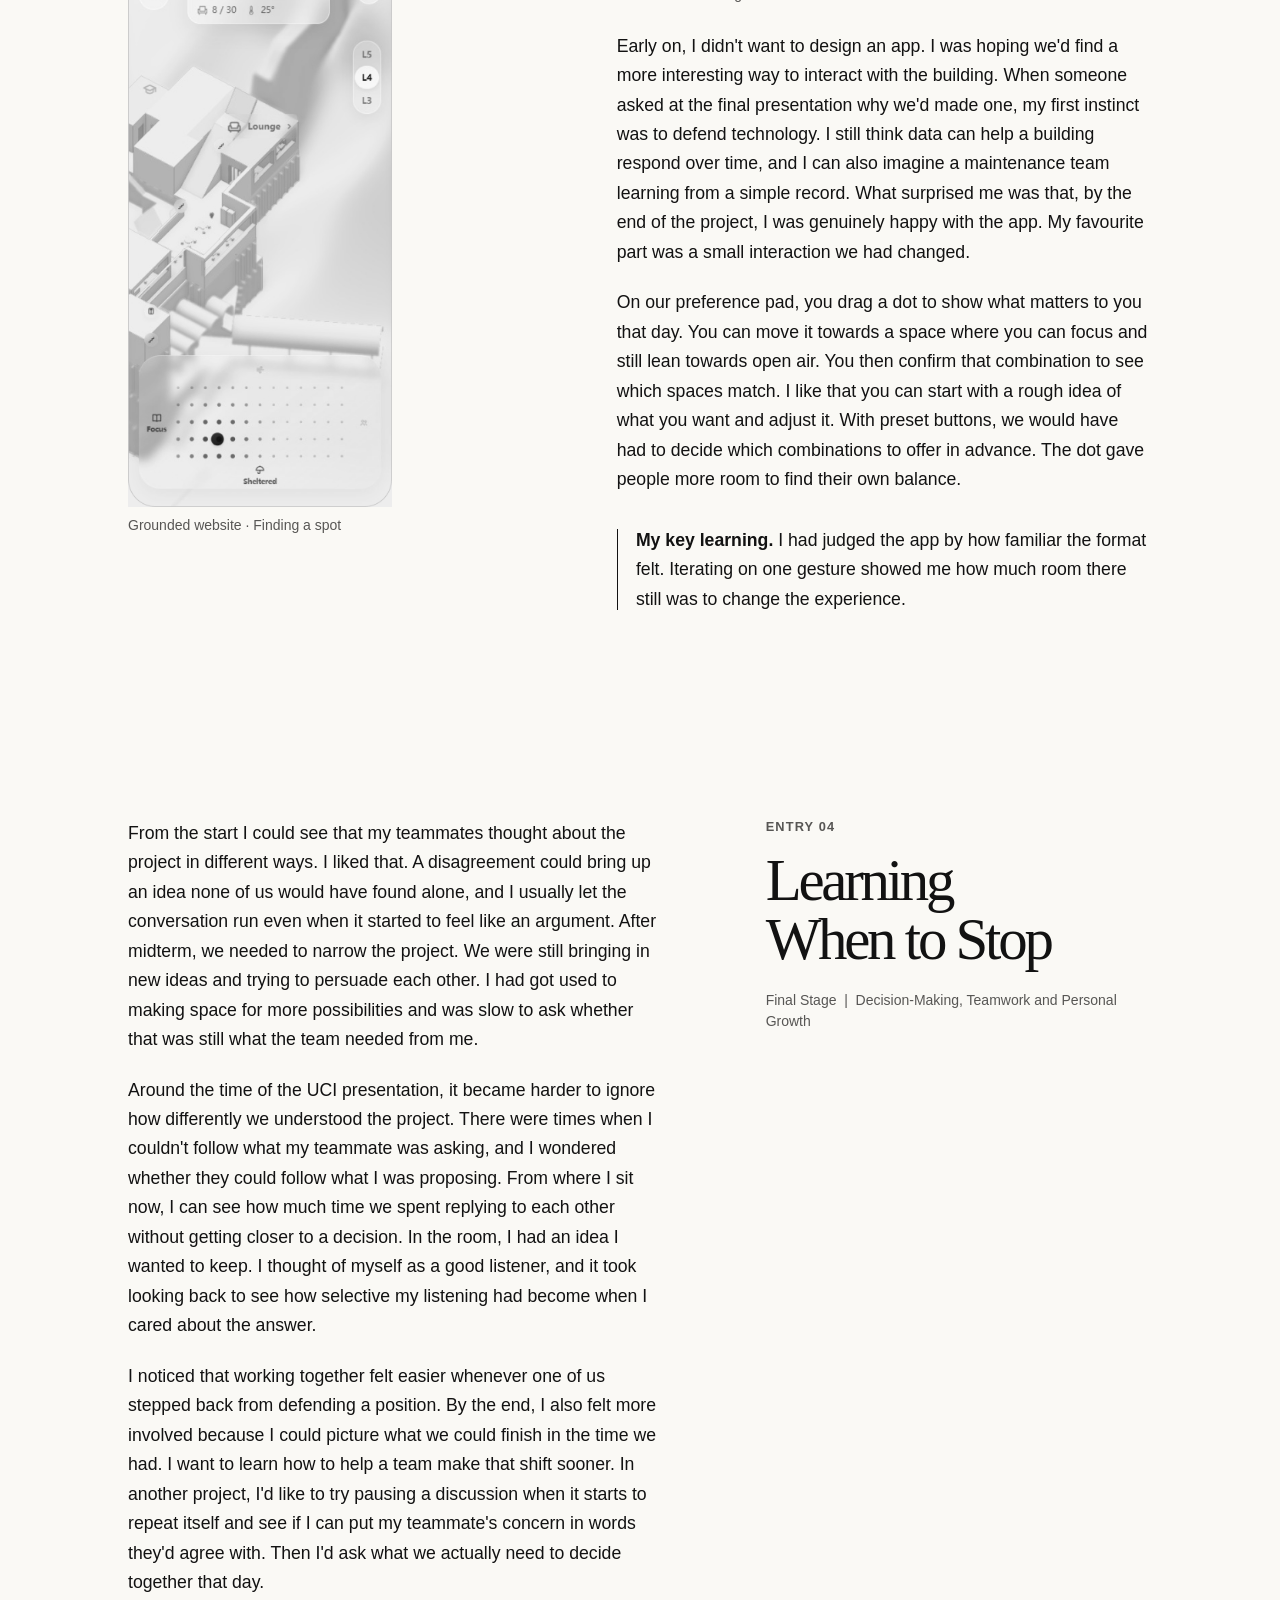
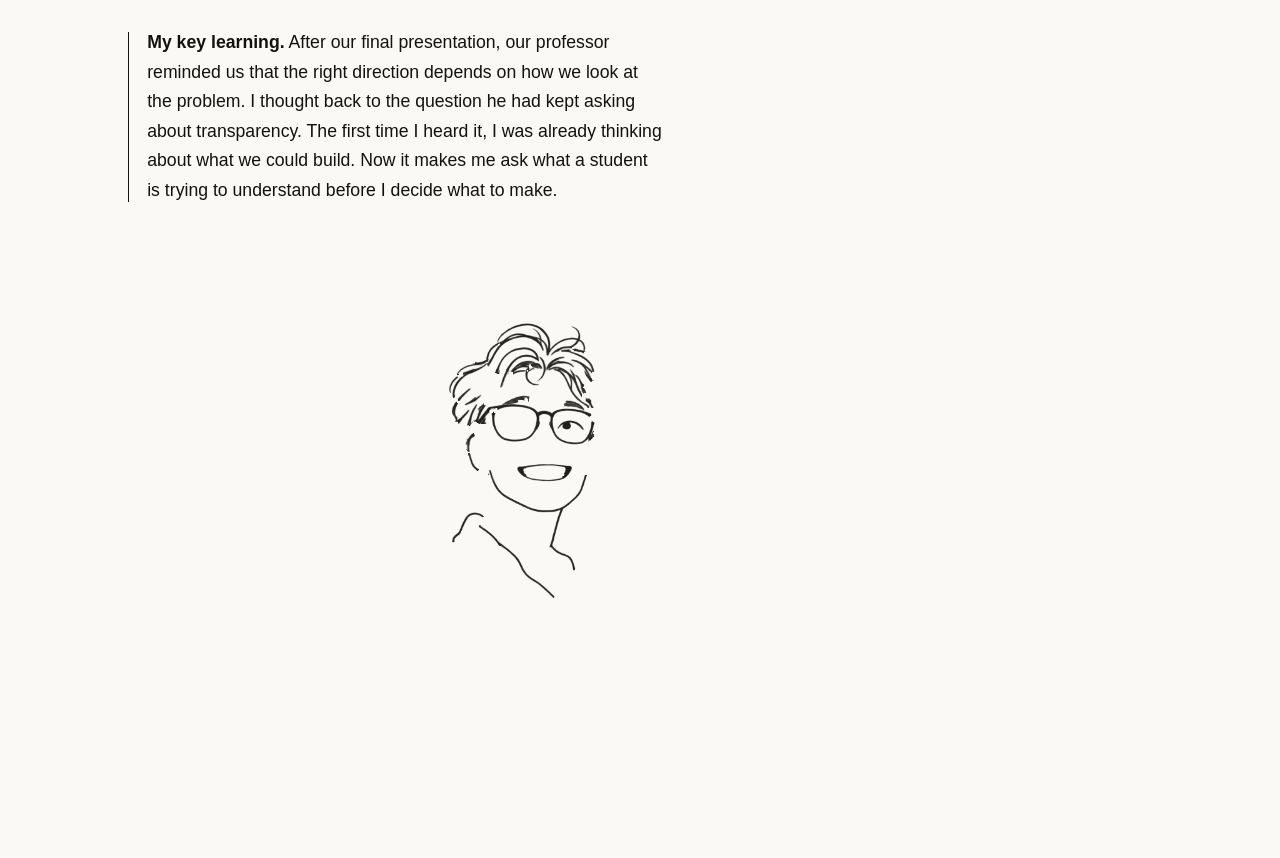
==== commit b26a17a8: "Reflect on the preference interaction and final feedback" ====
--- a/index.html
+++ b/index.html
@@ -72,9 +72,9 @@
       <img src="room-status-light.png" alt="The final rounded-rectangle room status light in its Available, Preparing, and Occupied states" width="720" height="240" loading="lazy">
       <figcaption>Final room status light</figcaption>
     </figure>
-    <p data-line="uncertain">Someone asked at the final presentation why we had made an app. Afterwards, I kept thinking about a related question. Could a building keep learning through simpler means? My first instinct was to defend technology. When I imagined a building that could communicate, I pictured it responding to people as conditions changed. Looking back, I can see how quickly I moved from that idea to collecting data.</p>
-    <p>When I think about it from the maintenance team's side, people could notice a recurring problem and change how a space is run using a simple record. That would count as learning, too. I'd answer the presentation question differently now. We chose the app because we wanted people to be able to weigh up their options before arriving, and because it was a direction we could develop in the time we had. I'd still want to ask, for each interaction, what we could do with something simpler and where we would actually miss the technology.</p>
-    <p class="takeaway"><strong>My key learning.</strong> When I say I want a building to learn, I need to explain who would notice what, and what they could change as a result.</p>
+    <p data-line="uncertain">Early on, I didn't want to design an app. I was hoping we'd find a more interesting way to interact with the building. When someone asked at the final presentation why we'd made one, my first instinct was to defend technology. I still think data can help a building respond over time, and I can also imagine a maintenance team learning from a simple record. What surprised me was that, by the end of the project, I was genuinely happy with the app. My favourite part was a small interaction we had changed.</p>
+    <p>On our preference pad, you drag a dot to show what matters to you that day. You can move it towards a space where you can focus and still lean towards open air. You then confirm that combination to see which spaces match. I like that you can start with a rough idea of what you want and adjust it. With preset buttons, we would have had to decide which combinations to offer in advance. The dot gave people more room to find their own balance.</p>
+    <p class="takeaway"><strong>My key learning.</strong> I had judged the app by how familiar the format felt. Iterating on one gesture showed me how much room there still was to change the experience.</p>
   </div>
 </article>
 
@@ -88,7 +88,7 @@
     <p>From the start I could see that my teammates thought about the project in different ways. I liked that. A disagreement could bring up an idea none of us would have found alone, and I usually let the conversation run even when it started to feel like an argument. After midterm, we needed to narrow the project. We were still bringing in new ideas and trying to persuade each other. I had got used to making space for more possibilities and was slow to ask whether that was still what the team needed from me.</p>
     <p data-line="uncertain">Around the time of the UCI presentation, it became harder to ignore how differently we understood the project. There were times when I couldn't follow what my teammate was asking, and I wondered whether they could follow what I was proposing. From where I sit now, I can see how much time we spent replying to each other without getting closer to a decision. In the room, I had an idea I wanted to keep. I thought of myself as a good listener, and it took looking back to see how selective my listening had become when I cared about the answer.</p>
     <p>I noticed that working together felt easier whenever one of us stepped back from defending a position. By the end, I also felt more involved because I could picture what we could finish in the time we had. I want to learn how to help a team make that shift sooner. In another project, I'd like to try pausing a discussion when it starts to repeat itself and see if I can put my teammate's concern in words they'd agree with. Then I'd ask what we actually need to decide together that day.</p>
-    <p class="takeaway"><strong>My key learning.</strong> I want to get better at noticing when a team needs room for more ideas and when it needs help choosing a direction.</p>
+    <p class="takeaway"><strong>My key learning.</strong> After our final presentation, our professor reminded us that the right direction depends on how we look at the problem. I thought back to the question he had kept asking about transparency. The first time I heard it, I was already thinking about what we could build. Now it makes me ask what a student is trying to understand before I decide what to make.</p>
   </div>
 </article>
     </div>
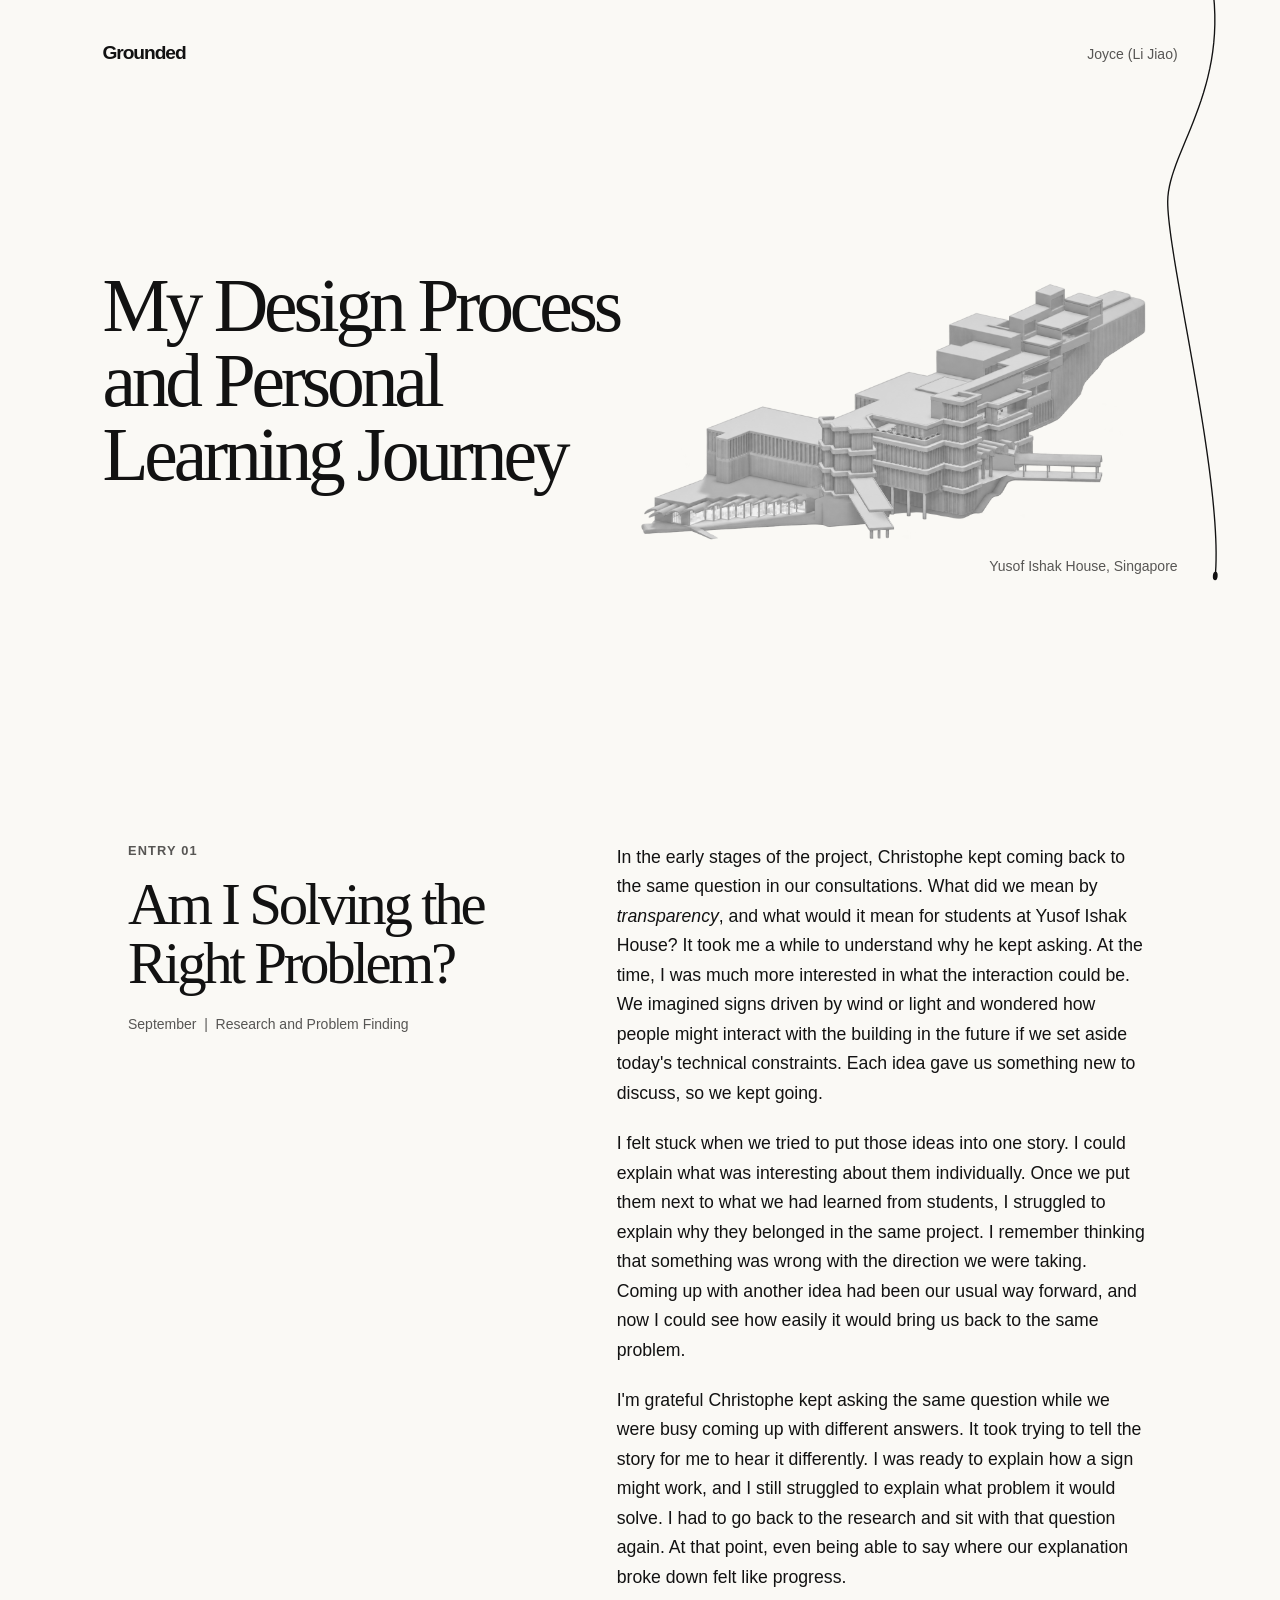
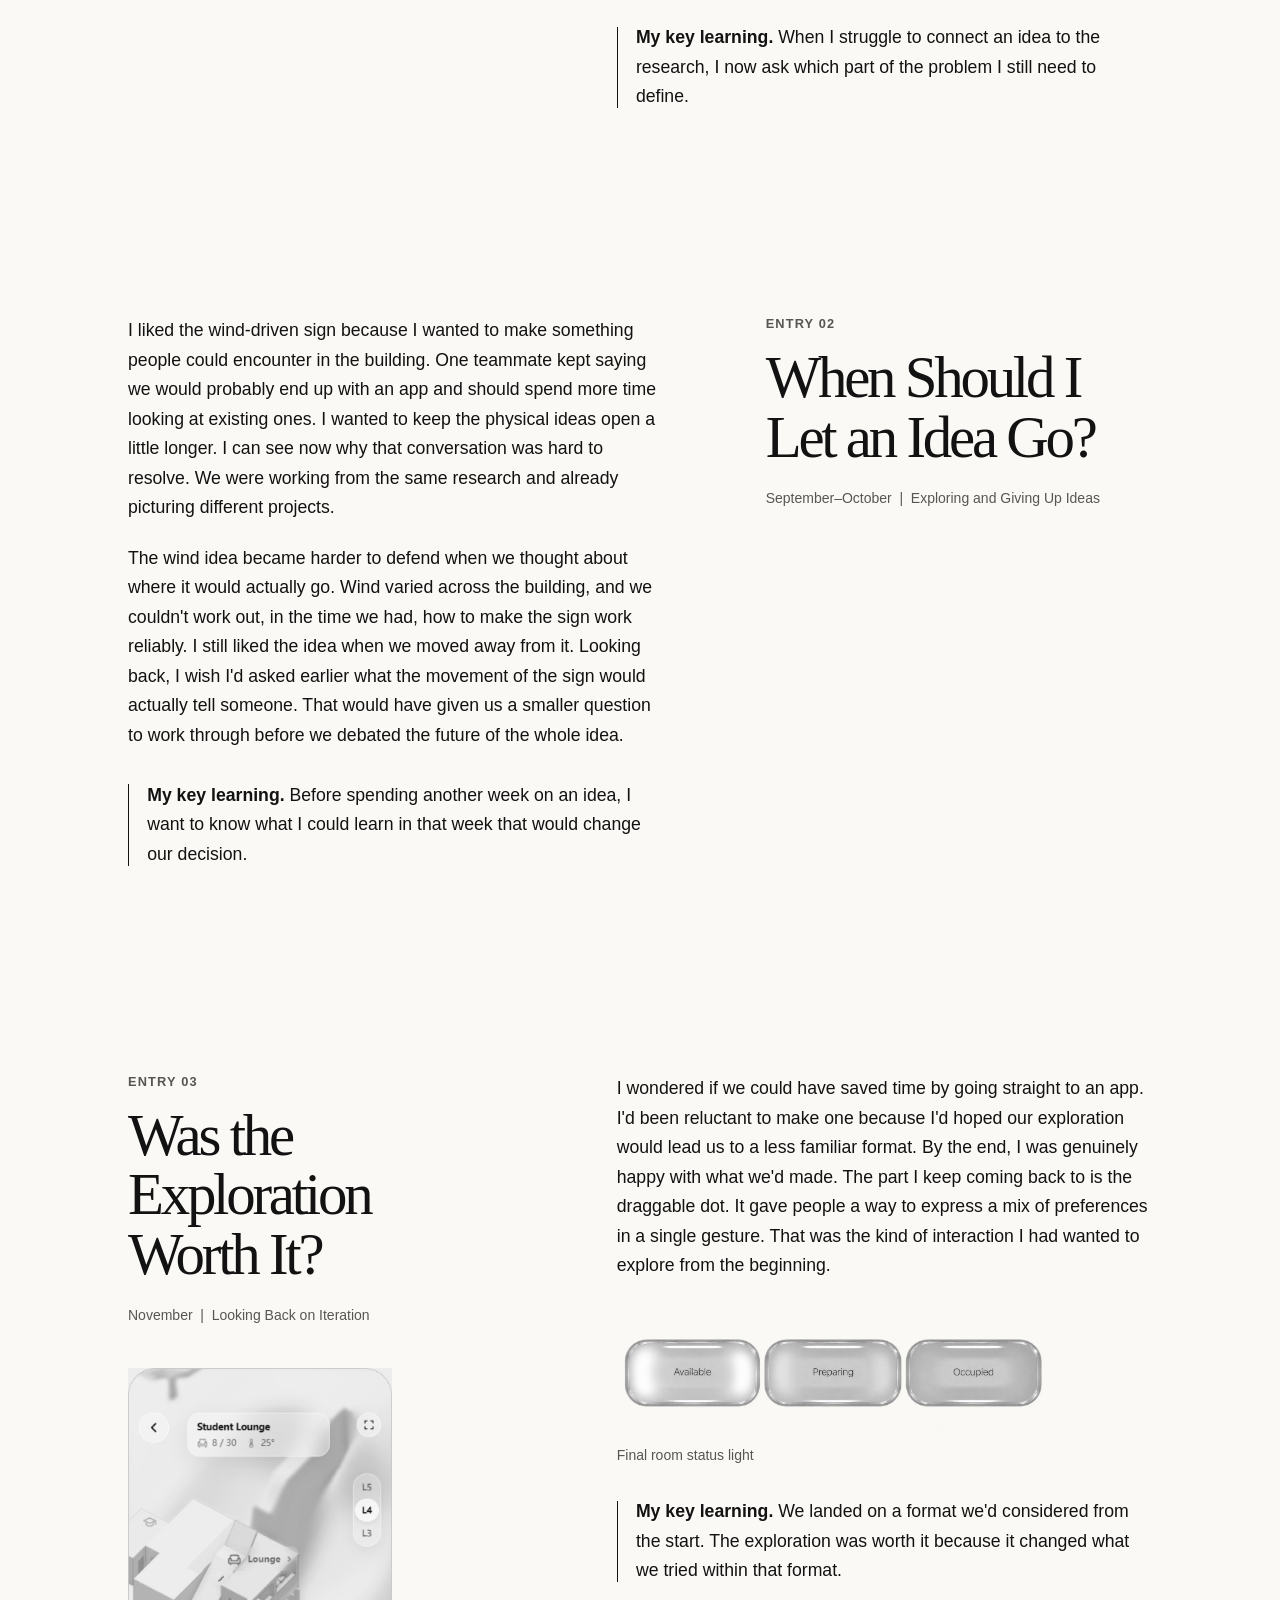
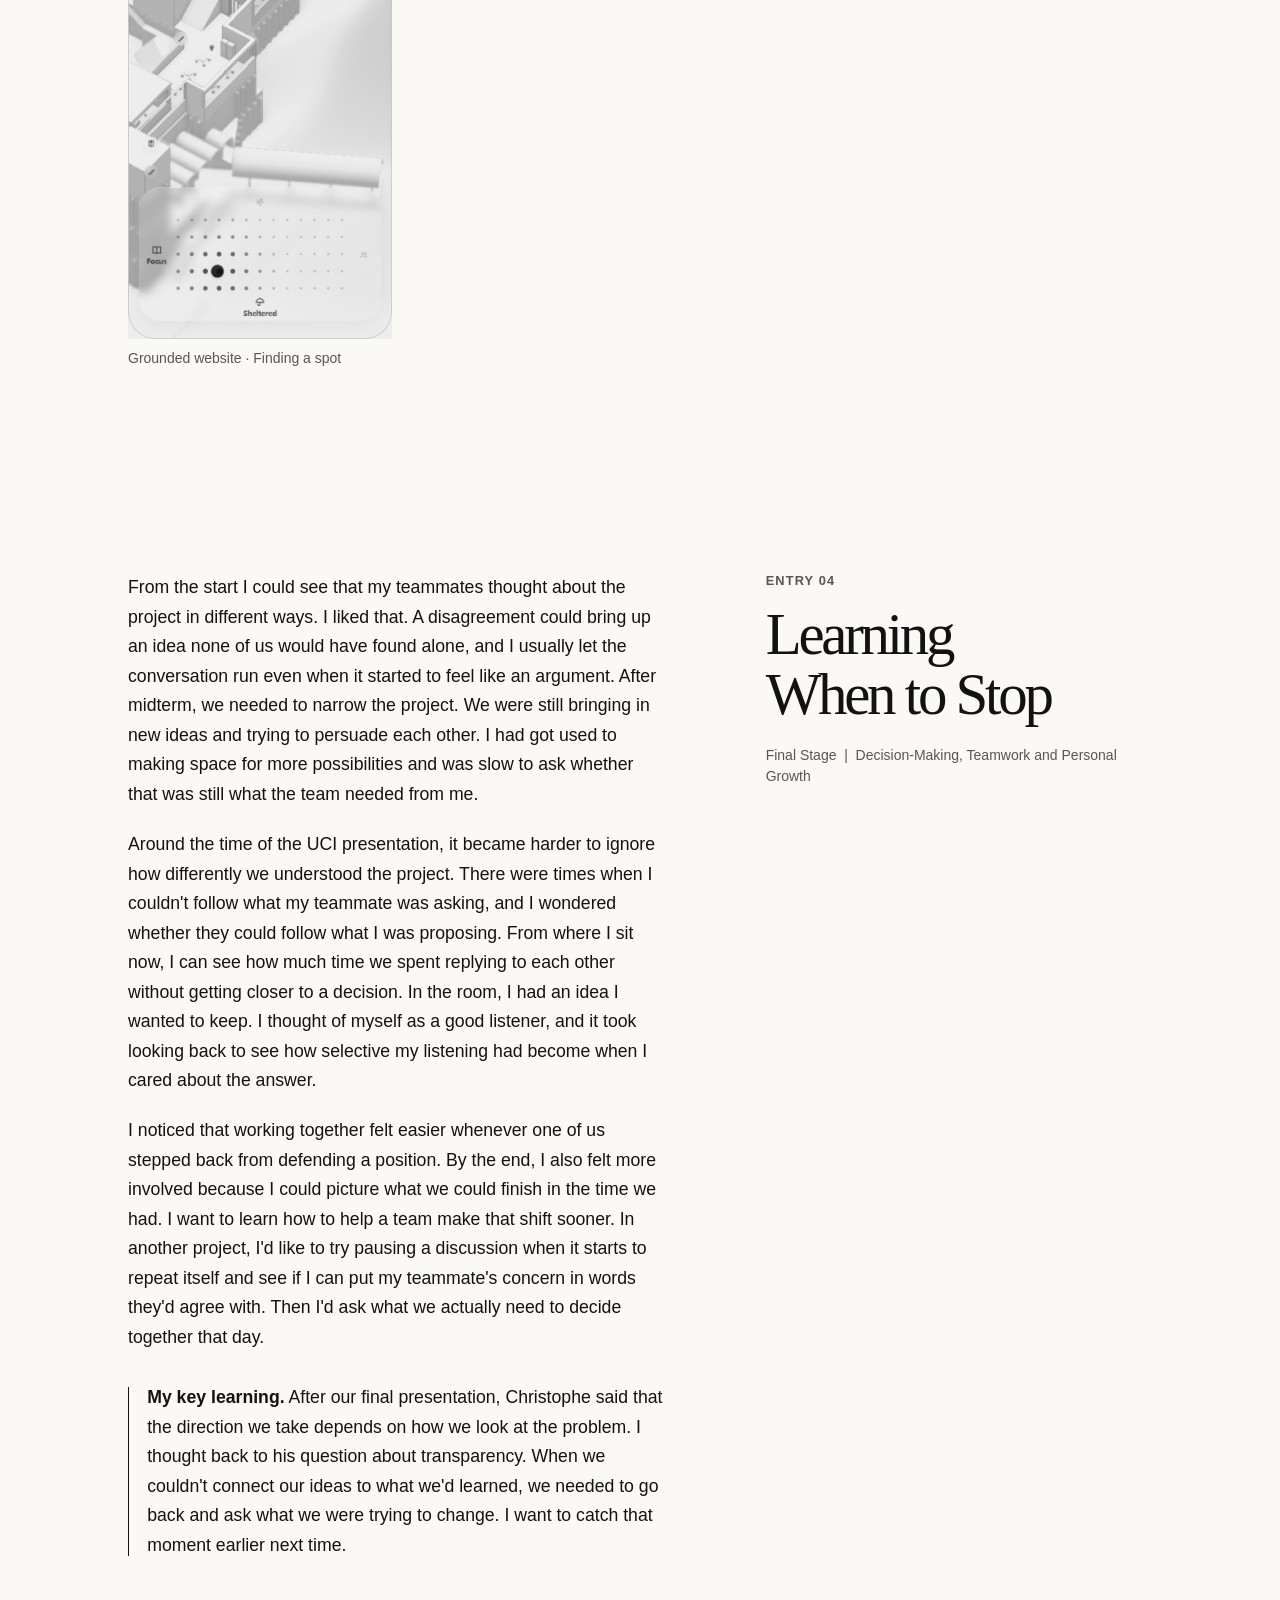
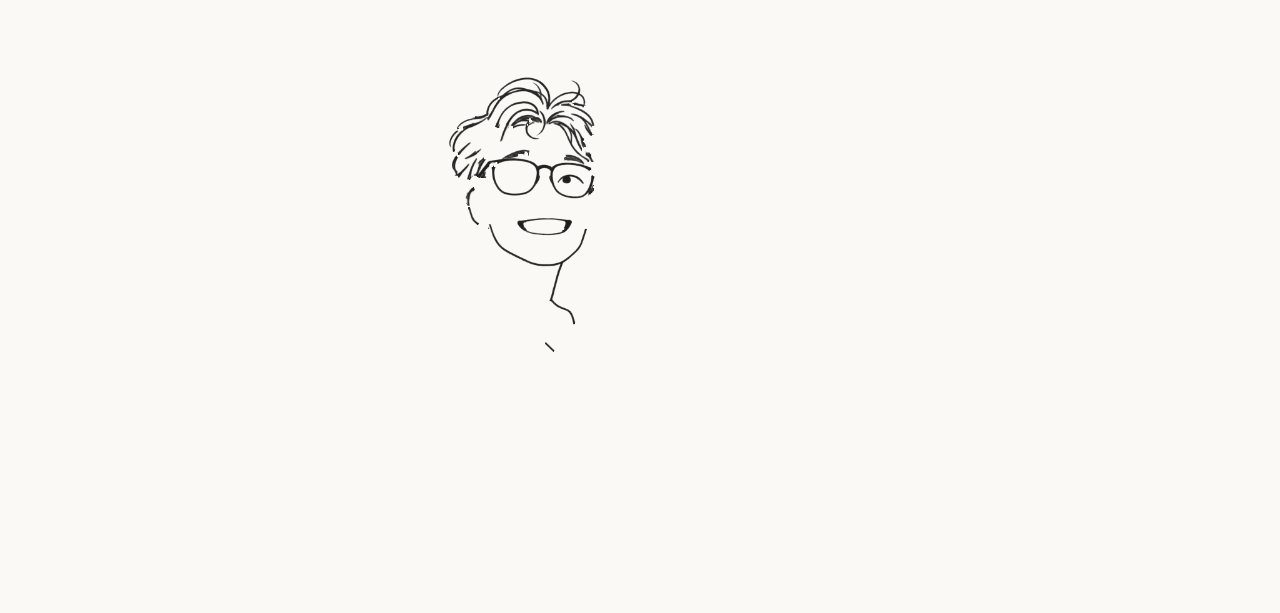
==== commit 2857491e: "Tighten the exploration reflection and correct presentation context" ====
--- a/index.html
+++ b/index.html
@@ -35,9 +35,9 @@
     <p class="period">September <span>|</span> Research and Problem Finding</p>
   </header>
   <div class="entry-body">
-    <p>Our professor kept asking what we meant by <em>transparency</em> and what it would mean to a student at Yusof Ishak House. I heard that question for a long time before I understood why he kept asking it. At the time, I was much more interested in what the interaction could be. We imagined signs driven by wind or light and wondered how people might interact with the building in the future if we set aside today's technical constraints. Each idea gave us something new to discuss, so we kept going.</p>
+    <p>In the early stages of the project, Christophe kept coming back to the same question in our consultations. What did we mean by <em>transparency</em>, and what would it mean for students at Yusof Ishak House? It took me a while to understand why he kept asking. At the time, I was much more interested in what the interaction could be. We imagined signs driven by wind or light and wondered how people might interact with the building in the future if we set aside today's technical constraints. Each idea gave us something new to discuss, so we kept going.</p>
     <p data-line="uncertain">I felt stuck when we tried to put those ideas into one story. I could explain what was interesting about them individually. Once we put them next to what we had learned from students, I struggled to explain why they belonged in the same project. I remember thinking that something was wrong with the direction we were taking. Coming up with another idea had been our usual way forward, and now I could see how easily it would bring us back to the same problem.</p>
-    <p>I'm grateful our professor kept asking the same question while we were busy coming up with different answers. It took trying to tell the story for me to hear it differently. I was ready to explain how a sign might work before I could explain what a student had trouble understanding in the first place. I had to go back to the research and sit with that question again. At that point, even being able to say where our explanation broke down felt like progress.</p>
+    <p>I'm grateful Christophe kept asking the same question while we were busy coming up with different answers. It took trying to tell the story for me to hear it differently. I was ready to explain how a sign might work, and I still struggled to explain what problem it would solve. I had to go back to the research and sit with that question again. At that point, even being able to say where our explanation broke down felt like progress.</p>
     <p class="takeaway"><strong>My key learning.</strong> When I struggle to connect an idea to the research, I now ask which part of the problem I still need to define.</p>
   </div>
 </article>
@@ -45,13 +45,12 @@
 <article id="entry-02" class="entry entry-reverse">
   <header class="entry-header">
     <span class="entry-number">Entry 02</span>
-    <h2>Was All That Exploration a Waste of Time?</h2>
+    <h2>When Should I Let an Idea Go?</h2>
     <p class="period">September–October <span>|</span> Exploring and Giving Up Ideas</p>
   </header>
   <div class="entry-body">
     <p>I liked the wind-driven sign because I wanted to make something people could encounter in the building. One teammate kept saying we would probably end up with an app and should spend more time looking at existing ones. I wanted to keep the physical ideas open a little longer. I can see now why that conversation was hard to resolve. We were working from the same research and already picturing different projects.</p>
-    <p>The wind idea became harder to defend when we thought about where it would actually go. Wind varied across the building, and we couldn't work out, in the time we had, how to make the sign work reliably. I still liked the idea when we moved away from it. Looking back, I wish I'd asked earlier what the movement of the sign would actually tell someone. That would have given us a smaller question to work through before we debated the future of the whole idea.</p>
-    <p data-line="uncertain">Part of me had suspected we might end up with an app anyway. When we did, I wondered whether we could have saved time by going straight there. I might have picked the same format earlier with a much weaker sense of which parts of the experience could happen in the building itself. I'd still take the risk of exploring a physical idea. Next time I want to notice sooner when I'm keeping it alive because I like it, and give myself a specific question that could change my mind.</p>
+    <p data-line="uncertain">The wind idea became harder to defend when we thought about where it would actually go. Wind varied across the building, and we couldn't work out, in the time we had, how to make the sign work reliably. I still liked the idea when we moved away from it. Looking back, I wish I'd asked earlier what the movement of the sign would actually tell someone. That would have given us a smaller question to work through before we debated the future of the whole idea.</p>
     <p class="takeaway"><strong>My key learning.</strong> Before spending another week on an idea, I want to know what I could learn in that week that would change our decision.</p>
   </div>
 </article>
@@ -59,22 +58,20 @@
 <article id="entry-03" class="entry">
   <header class="entry-header">
     <span class="entry-number">Entry 03</span>
-    <h2>Why Did We End Up with an App?</h2>
-    <p class="period">November <span>|</span> From Ideas to a Design System</p>
+    <h2>Was the Exploration Worth It?</h2>
+    <p class="period">November <span>|</span> Looking Back on Iteration</p>
     <figure class="chapter-figure app-figure">
       <img src="grounded-app.png" alt="Grounded website showing the Student Lounge, the floor selector, and the dotted preference control" width="343" height="742" loading="lazy">
       <figcaption>Grounded website · Finding a spot</figcaption>
     </figure>
   </header>
   <div class="entry-body">
-    <p><em>Building Dialogues</em> was our prototype for helping students find a suitable spot and letting activity organisers book a room. We also designed ways to check room status at the door and make small adjustments at a desk.</p>
+    <p data-line="uncertain">I wondered if we could have saved time by going straight to an app. I'd been reluctant to make one because I'd hoped our exploration would lead us to a less familiar format. By the end, I was genuinely happy with what we'd made. The part I keep coming back to is the draggable dot. It gave people a way to express a mix of preferences in a single gesture. That was the kind of interaction I had wanted to explore from the beginning.</p>
     <figure class="chapter-figure light-figure">
       <img src="room-status-light.png" alt="The final rounded-rectangle room status light in its Available, Preparing, and Occupied states" width="720" height="240" loading="lazy">
       <figcaption>Final room status light</figcaption>
     </figure>
-    <p data-line="uncertain">Early on, I didn't want to design an app. I was hoping we'd find a more interesting way to interact with the building. When someone asked at the final presentation why we'd made one, my first instinct was to defend technology. I still think data can help a building respond over time, and I can also imagine a maintenance team learning from a simple record. What surprised me was that, by the end of the project, I was genuinely happy with the app. My favourite part was a small interaction we had changed.</p>
-    <p>On our preference pad, you drag a dot to show what matters to you that day. You can move it towards a space where you can focus and still lean towards open air. You then confirm that combination to see which spaces match. I like that you can start with a rough idea of what you want and adjust it. With preset buttons, we would have had to decide which combinations to offer in advance. The dot gave people more room to find their own balance.</p>
-    <p class="takeaway"><strong>My key learning.</strong> I had judged the app by how familiar the format felt. Iterating on one gesture showed me how much room there still was to change the experience.</p>
+    <p class="takeaway"><strong>My key learning.</strong> We landed on a format we'd considered from the start. The exploration was worth it because it changed what we tried within that format.</p>
   </div>
 </article>
 
@@ -88,7 +85,7 @@
     <p>From the start I could see that my teammates thought about the project in different ways. I liked that. A disagreement could bring up an idea none of us would have found alone, and I usually let the conversation run even when it started to feel like an argument. After midterm, we needed to narrow the project. We were still bringing in new ideas and trying to persuade each other. I had got used to making space for more possibilities and was slow to ask whether that was still what the team needed from me.</p>
     <p data-line="uncertain">Around the time of the UCI presentation, it became harder to ignore how differently we understood the project. There were times when I couldn't follow what my teammate was asking, and I wondered whether they could follow what I was proposing. From where I sit now, I can see how much time we spent replying to each other without getting closer to a decision. In the room, I had an idea I wanted to keep. I thought of myself as a good listener, and it took looking back to see how selective my listening had become when I cared about the answer.</p>
     <p>I noticed that working together felt easier whenever one of us stepped back from defending a position. By the end, I also felt more involved because I could picture what we could finish in the time we had. I want to learn how to help a team make that shift sooner. In another project, I'd like to try pausing a discussion when it starts to repeat itself and see if I can put my teammate's concern in words they'd agree with. Then I'd ask what we actually need to decide together that day.</p>
-    <p class="takeaway"><strong>My key learning.</strong> After our final presentation, our professor reminded us that the right direction depends on how we look at the problem. I thought back to the question he had kept asking about transparency. The first time I heard it, I was already thinking about what we could build. Now it makes me ask what a student is trying to understand before I decide what to make.</p>
+    <p class="takeaway"><strong>My key learning.</strong> After our final presentation, Christophe said that the direction we take depends on how we look at the problem. I thought back to his question about transparency. When we couldn't connect our ideas to what we'd learned, we needed to go back and ask what we were trying to change. I want to catch that moment earlier next time.</p>
   </div>
 </article>
     </div>
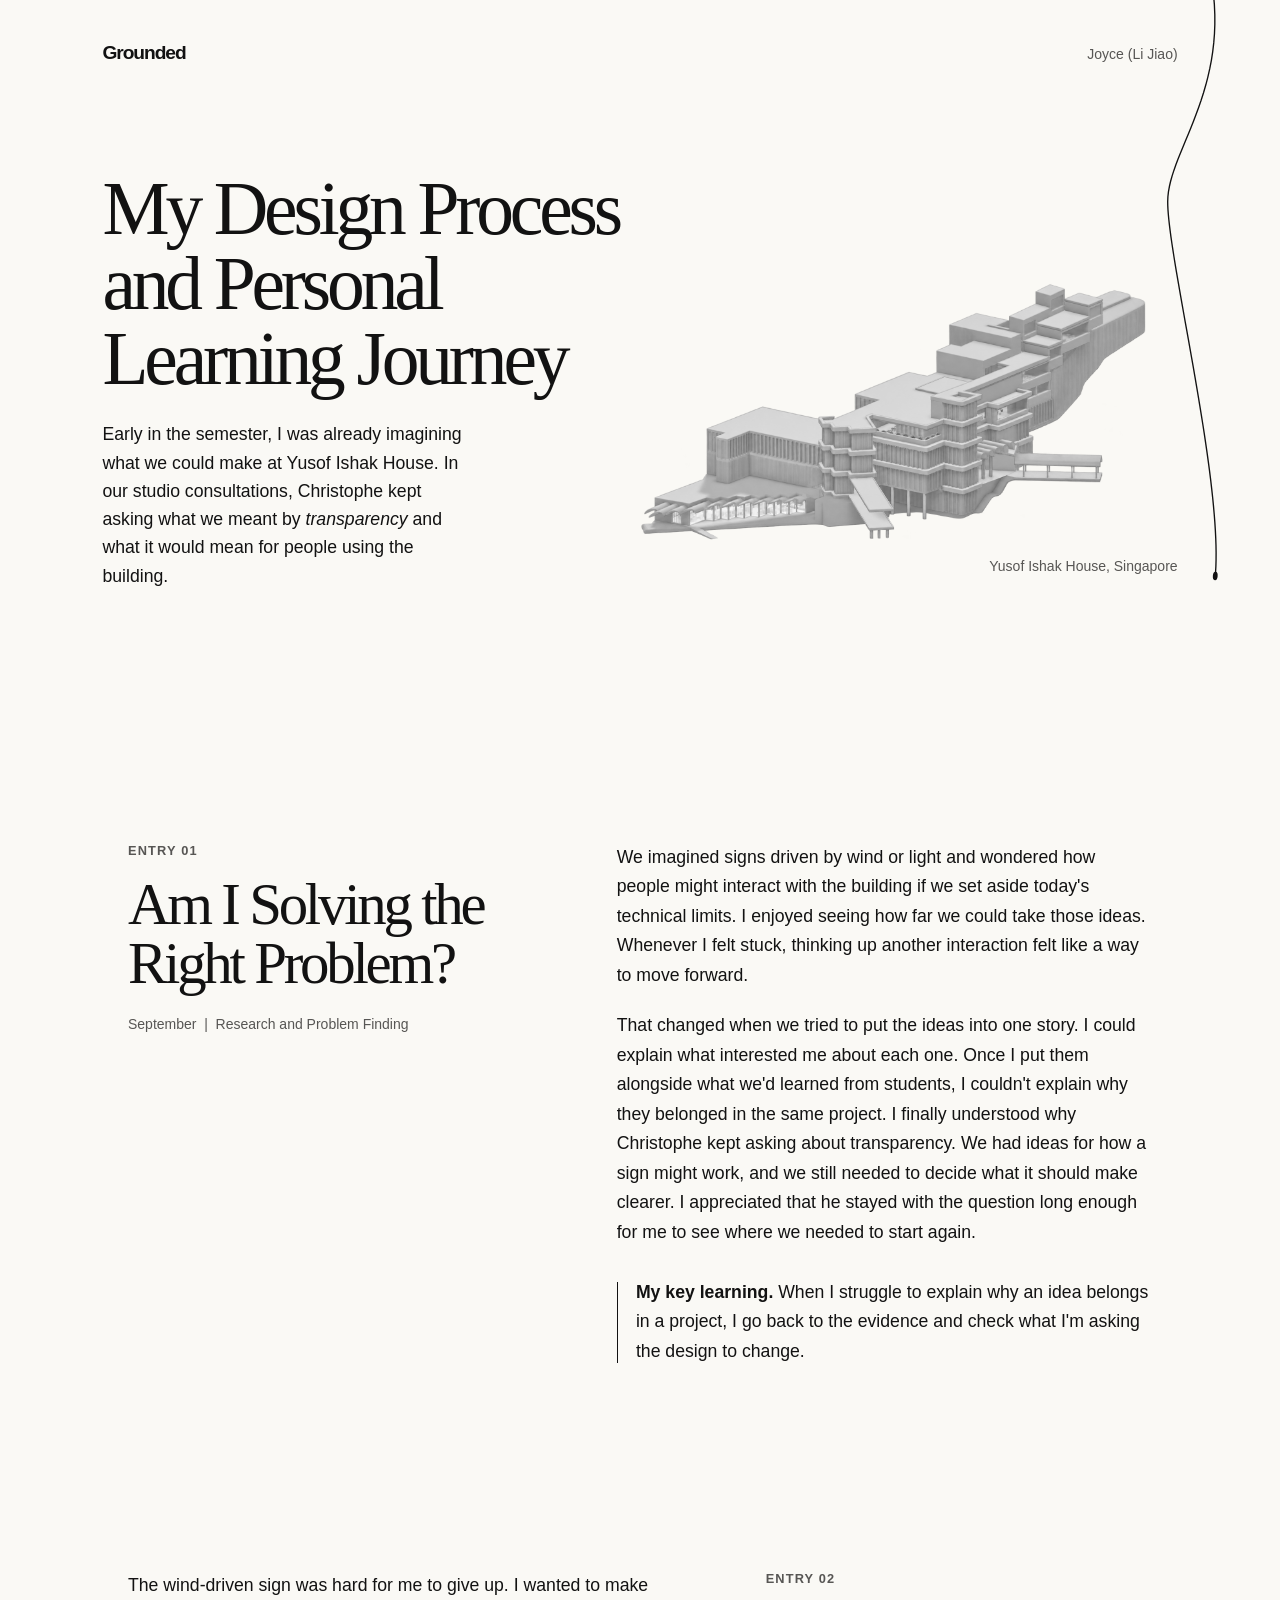
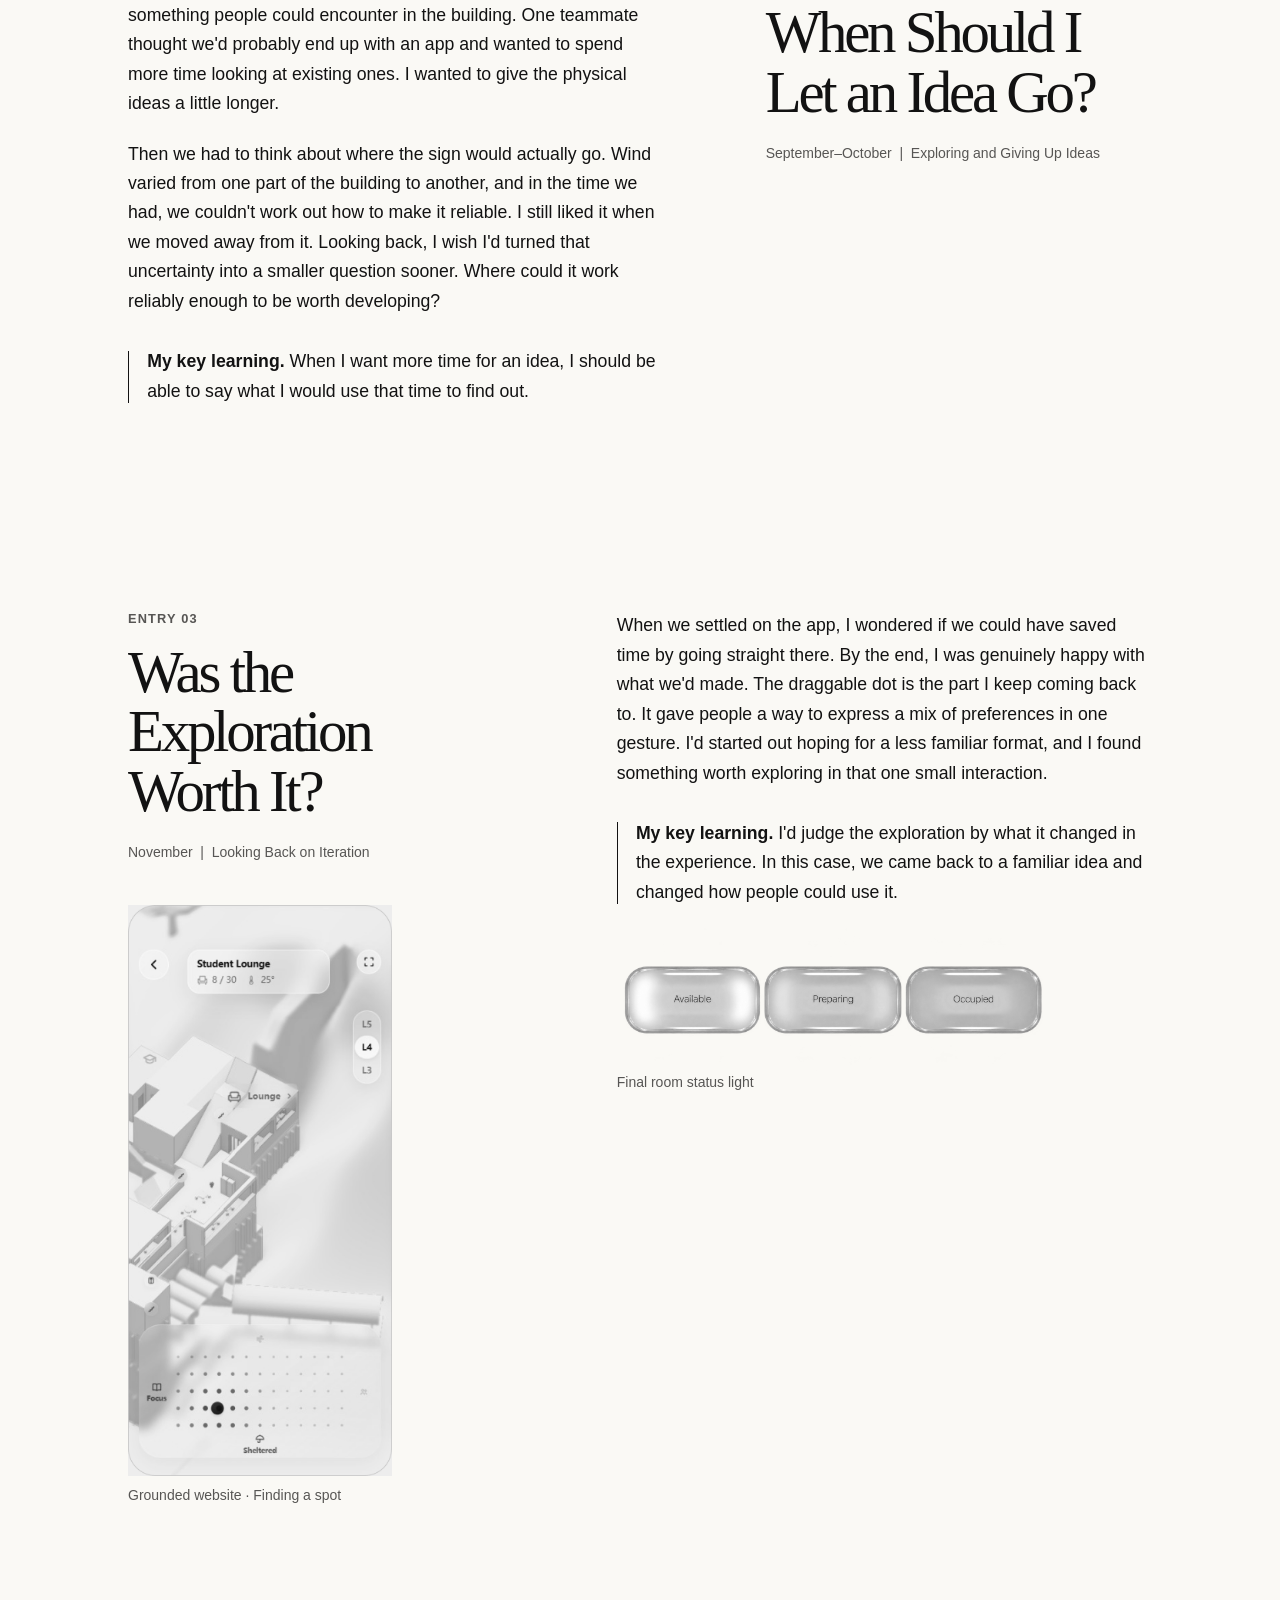
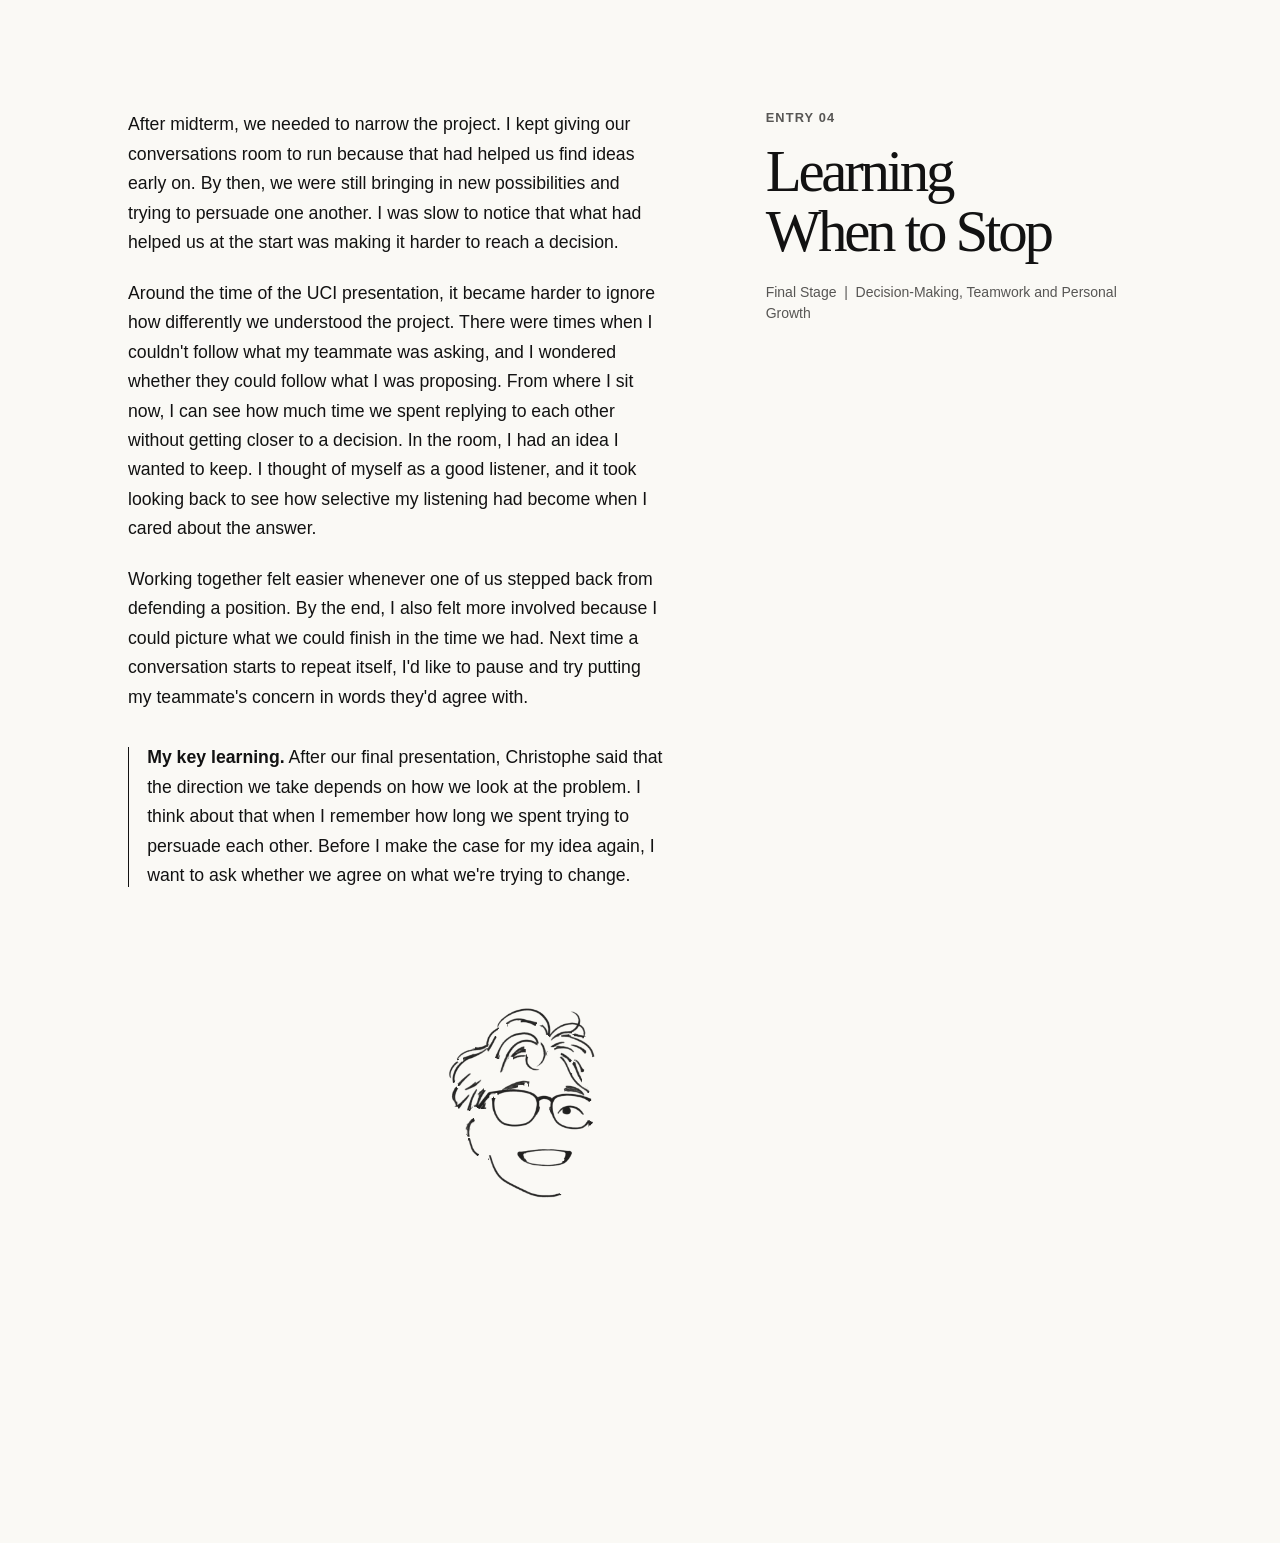
==== commit 7cb64bd9: "Introduce the reflection on the cover and tighten the narrative" ====
--- a/index.html
+++ b/index.html
@@ -5,7 +5,7 @@
   <meta name="viewport" content="width=device-width, initial-scale=1">
   <meta name="description" content="Four personal reflections from Grounded, a Green Building design project.">
   <title>My Design Process and Personal Learning Journey | Grounded</title>
-  <link rel="stylesheet" href="journal.css">
+  <link rel="stylesheet" href="journal.css?v=cover-intro">
   <script src="line.js" defer></script>
   <script src="team-stroke-order.js" defer></script>
   <script src="finale.js" defer></script>
@@ -20,6 +20,7 @@
     <section class="cover shell" aria-labelledby="journal-title">
       <div class="cover-copy">
         <h1 id="journal-title">My Design Process<br class="desktop-break"> and Personal<br class="desktop-break"> Learning Journey</h1>
+        <p class="cover-intro">Early in the semester, I was already imagining what we could make at Yusof Ishak House. In our studio consultations, Christophe kept asking what we meant by <em>transparency</em> and what it would mean for people using the building.</p>
       </div>
       <figure class="cover-figure">
         <img src="building.png" alt="Architectural model of Yusof Ishak House" width="1851" height="850" fetchpriority="high">
@@ -35,10 +36,9 @@
     <p class="period">September <span>|</span> Research and Problem Finding</p>
   </header>
   <div class="entry-body">
-    <p>In the early stages of the project, Christophe kept coming back to the same question in our consultations. What did we mean by <em>transparency</em>, and what would it mean for students at Yusof Ishak House? It took me a while to understand why he kept asking. At the time, I was much more interested in what the interaction could be. We imagined signs driven by wind or light and wondered how people might interact with the building in the future if we set aside today's technical constraints. Each idea gave us something new to discuss, so we kept going.</p>
-    <p data-line="uncertain">I felt stuck when we tried to put those ideas into one story. I could explain what was interesting about them individually. Once we put them next to what we had learned from students, I struggled to explain why they belonged in the same project. I remember thinking that something was wrong with the direction we were taking. Coming up with another idea had been our usual way forward, and now I could see how easily it would bring us back to the same problem.</p>
-    <p>I'm grateful Christophe kept asking the same question while we were busy coming up with different answers. It took trying to tell the story for me to hear it differently. I was ready to explain how a sign might work, and I still struggled to explain what problem it would solve. I had to go back to the research and sit with that question again. At that point, even being able to say where our explanation broke down felt like progress.</p>
-    <p class="takeaway"><strong>My key learning.</strong> When I struggle to connect an idea to the research, I now ask which part of the problem I still need to define.</p>
+    <p>We imagined signs driven by wind or light and wondered how people might interact with the building if we set aside today's technical limits. I enjoyed seeing how far we could take those ideas. Whenever I felt stuck, thinking up another interaction felt like a way to move forward.</p>
+    <p data-line="uncertain">That changed when we tried to put the ideas into one story. I could explain what interested me about each one. Once I put them alongside what we'd learned from students, I couldn't explain why they belonged in the same project. I finally understood why Christophe kept asking about transparency. We had ideas for how a sign might work, and we still needed to decide what it should make clearer. I appreciated that he stayed with the question long enough for me to see where we needed to start again.</p>
+    <p class="takeaway"><strong>My key learning.</strong> When I struggle to explain why an idea belongs in a project, I go back to the evidence and check what I'm asking the design to change.</p>
   </div>
 </article>
 
@@ -49,9 +49,9 @@
     <p class="period">September–October <span>|</span> Exploring and Giving Up Ideas</p>
   </header>
   <div class="entry-body">
-    <p>I liked the wind-driven sign because I wanted to make something people could encounter in the building. One teammate kept saying we would probably end up with an app and should spend more time looking at existing ones. I wanted to keep the physical ideas open a little longer. I can see now why that conversation was hard to resolve. We were working from the same research and already picturing different projects.</p>
-    <p data-line="uncertain">The wind idea became harder to defend when we thought about where it would actually go. Wind varied across the building, and we couldn't work out, in the time we had, how to make the sign work reliably. I still liked the idea when we moved away from it. Looking back, I wish I'd asked earlier what the movement of the sign would actually tell someone. That would have given us a smaller question to work through before we debated the future of the whole idea.</p>
-    <p class="takeaway"><strong>My key learning.</strong> Before spending another week on an idea, I want to know what I could learn in that week that would change our decision.</p>
+    <p>The wind-driven sign was hard for me to give up. I wanted to make something people could encounter in the building. One teammate thought we'd probably end up with an app and wanted to spend more time looking at existing ones. I wanted to give the physical ideas a little longer.</p>
+    <p data-line="uncertain">Then we had to think about where the sign would actually go. Wind varied from one part of the building to another, and in the time we had, we couldn't work out how to make it reliable. I still liked it when we moved away from it. Looking back, I wish I'd turned that uncertainty into a smaller question sooner. Where could it work reliably enough to be worth developing?</p>
+    <p class="takeaway"><strong>My key learning.</strong> When I want more time for an idea, I should be able to say what I would use that time to find out.</p>
   </div>
 </article>
 
@@ -66,12 +66,12 @@
     </figure>
   </header>
   <div class="entry-body">
-    <p data-line="uncertain">I wondered if we could have saved time by going straight to an app. I'd been reluctant to make one because I'd hoped our exploration would lead us to a less familiar format. By the end, I was genuinely happy with what we'd made. The part I keep coming back to is the draggable dot. It gave people a way to express a mix of preferences in a single gesture. That was the kind of interaction I had wanted to explore from the beginning.</p>
+    <p data-line="uncertain">When we settled on the app, I wondered if we could have saved time by going straight there. By the end, I was genuinely happy with what we'd made. The draggable dot is the part I keep coming back to. It gave people a way to express a mix of preferences in one gesture. I'd started out hoping for a less familiar format, and I found something worth exploring in that one small interaction.</p>
+    <p class="takeaway"><strong>My key learning.</strong> I'd judge the exploration by what it changed in the experience. In this case, we came back to a familiar idea and changed how people could use it.</p>
     <figure class="chapter-figure light-figure">
       <img src="room-status-light.png" alt="The final rounded-rectangle room status light in its Available, Preparing, and Occupied states" width="720" height="240" loading="lazy">
       <figcaption>Final room status light</figcaption>
     </figure>
-    <p class="takeaway"><strong>My key learning.</strong> We landed on a format we'd considered from the start. The exploration was worth it because it changed what we tried within that format.</p>
   </div>
 </article>
 
@@ -82,10 +82,10 @@
     <p class="period">Final Stage <span>|</span> Decision-Making, Teamwork and Personal Growth</p>
   </header>
   <div class="entry-body">
-    <p>From the start I could see that my teammates thought about the project in different ways. I liked that. A disagreement could bring up an idea none of us would have found alone, and I usually let the conversation run even when it started to feel like an argument. After midterm, we needed to narrow the project. We were still bringing in new ideas and trying to persuade each other. I had got used to making space for more possibilities and was slow to ask whether that was still what the team needed from me.</p>
+    <p>After midterm, we needed to narrow the project. I kept giving our conversations room to run because that had helped us find ideas early on. By then, we were still bringing in new possibilities and trying to persuade one another. I was slow to notice that what had helped us at the start was making it harder to reach a decision.</p>
     <p data-line="uncertain">Around the time of the UCI presentation, it became harder to ignore how differently we understood the project. There were times when I couldn't follow what my teammate was asking, and I wondered whether they could follow what I was proposing. From where I sit now, I can see how much time we spent replying to each other without getting closer to a decision. In the room, I had an idea I wanted to keep. I thought of myself as a good listener, and it took looking back to see how selective my listening had become when I cared about the answer.</p>
-    <p>I noticed that working together felt easier whenever one of us stepped back from defending a position. By the end, I also felt more involved because I could picture what we could finish in the time we had. I want to learn how to help a team make that shift sooner. In another project, I'd like to try pausing a discussion when it starts to repeat itself and see if I can put my teammate's concern in words they'd agree with. Then I'd ask what we actually need to decide together that day.</p>
-    <p class="takeaway"><strong>My key learning.</strong> After our final presentation, Christophe said that the direction we take depends on how we look at the problem. I thought back to his question about transparency. When we couldn't connect our ideas to what we'd learned, we needed to go back and ask what we were trying to change. I want to catch that moment earlier next time.</p>
+    <p>Working together felt easier whenever one of us stepped back from defending a position. By the end, I also felt more involved because I could picture what we could finish in the time we had. Next time a conversation starts to repeat itself, I'd like to pause and try putting my teammate's concern in words they'd agree with.</p>
+    <p class="takeaway"><strong>My key learning.</strong> After our final presentation, Christophe said that the direction we take depends on how we look at the problem. I think about that when I remember how long we spent trying to persuade each other. Before I make the case for my idea again, I want to ask whether we agree on what we're trying to change.</p>
   </div>
 </article>
     </div>
--- a/journal.css
+++ b/journal.css
@@ -70,6 +70,13 @@
   align-self: center;
 }
 
+.cover-intro {
+  max-width: 37ch;
+  margin: 1.5rem 0 0;
+  font-size: clamp(1.02rem, 1.38vw, 1.15rem);
+  line-height: 1.6;
+}
+
 h1, h2 {
   font-family: "Palatino Linotype", "Book Antiqua", Palatino, Georgia, serif;
   font-weight: 400;
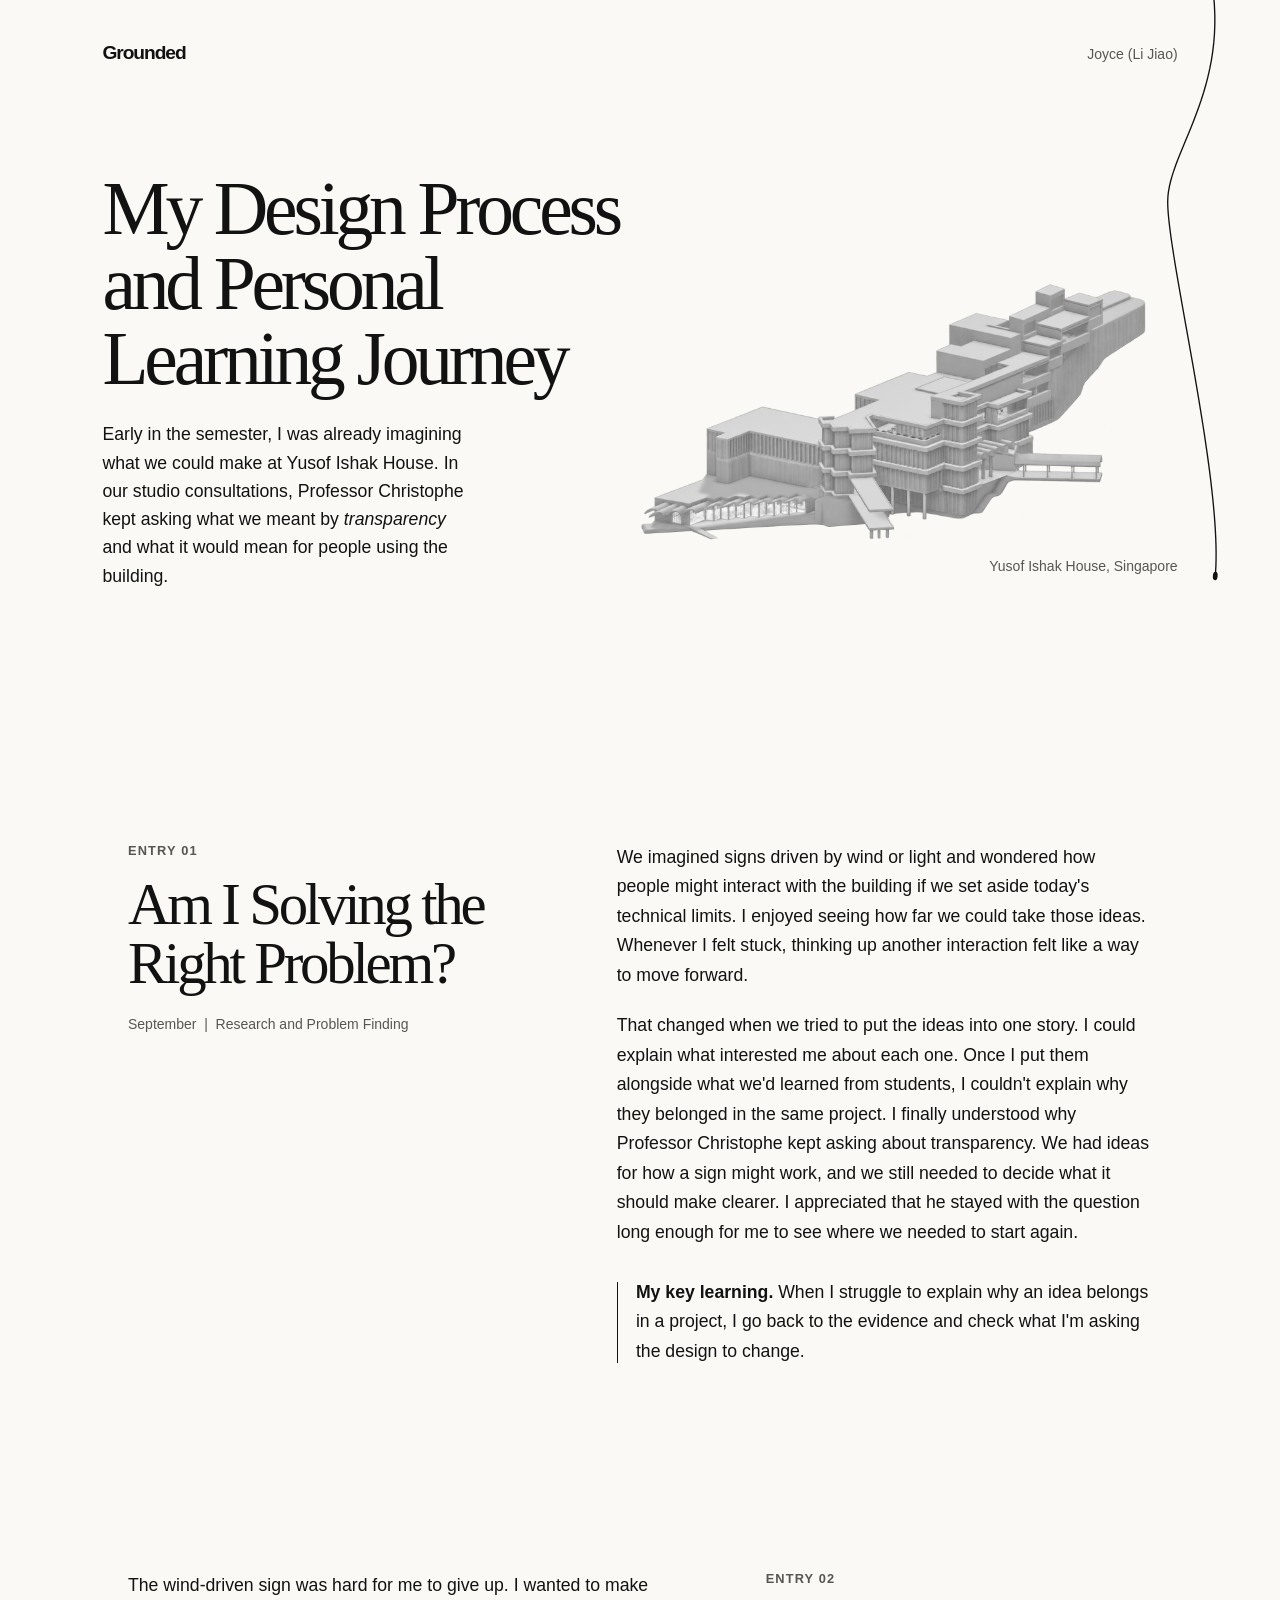
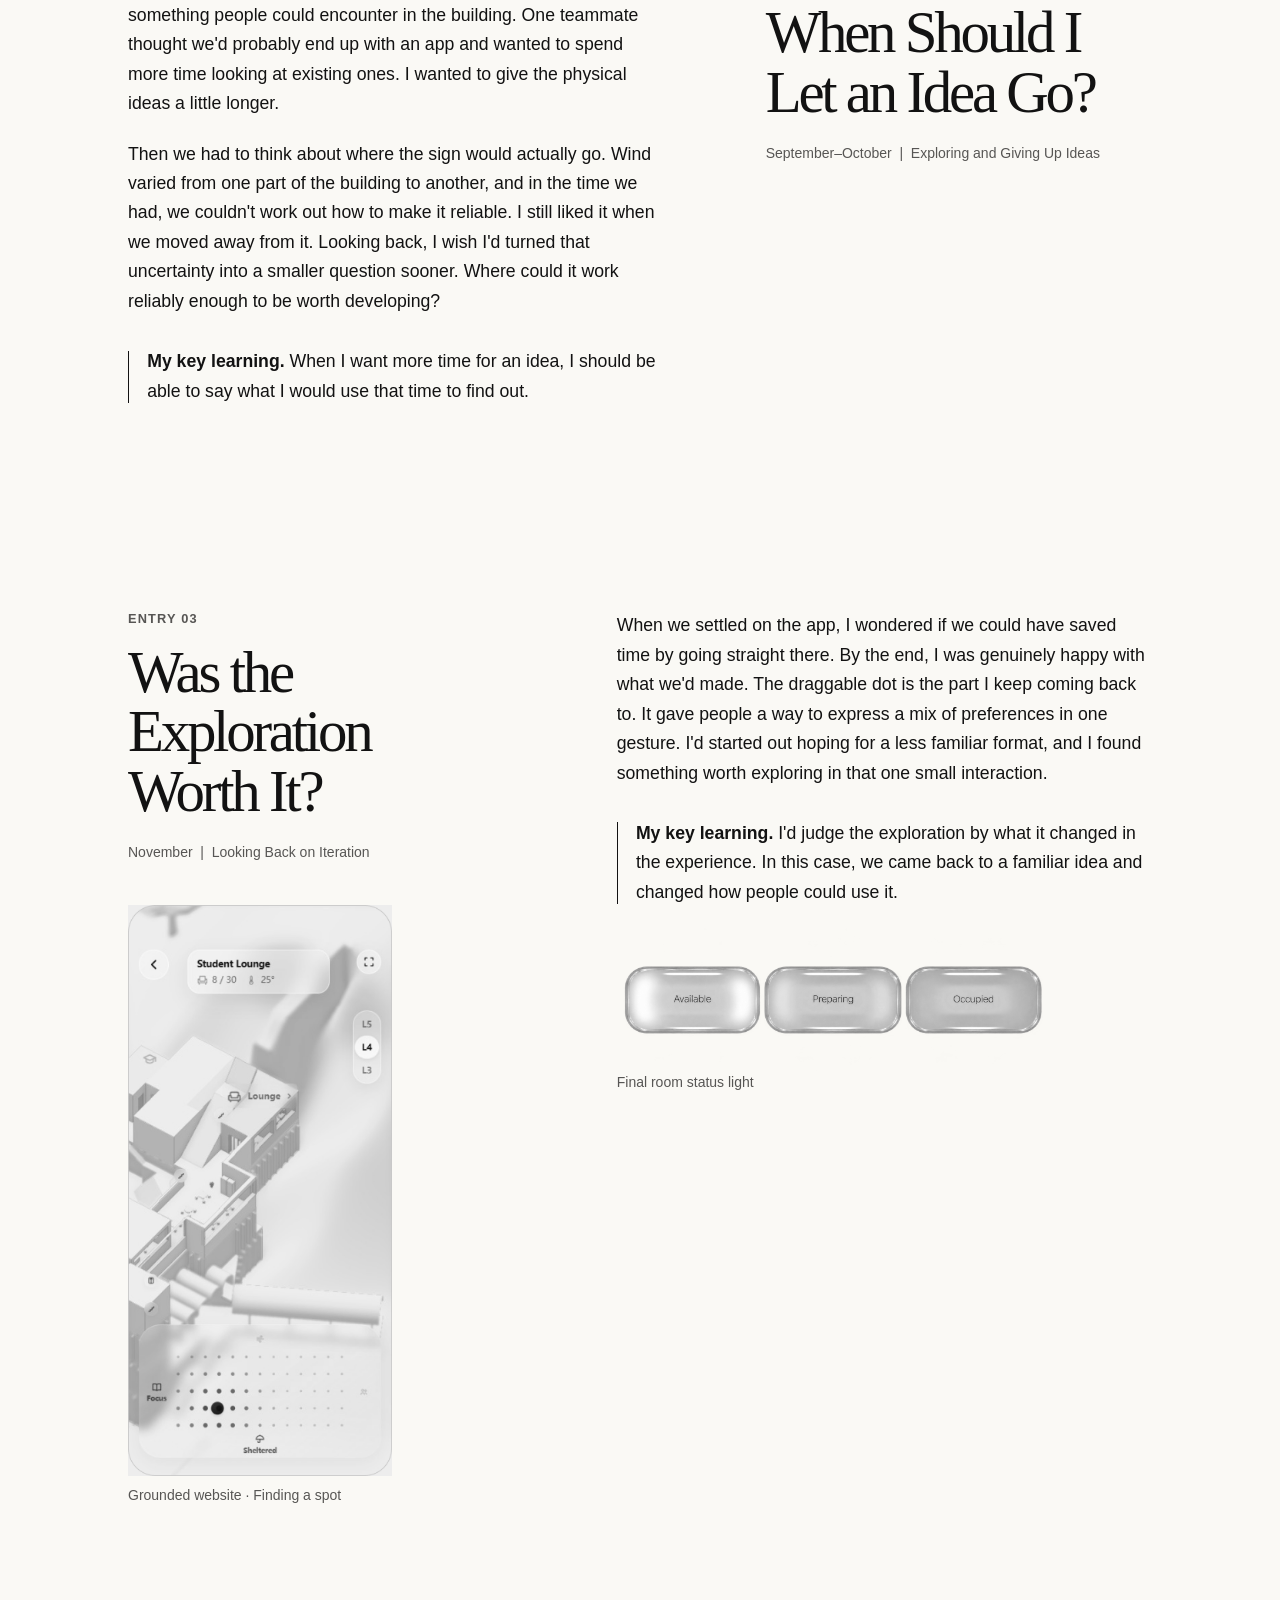
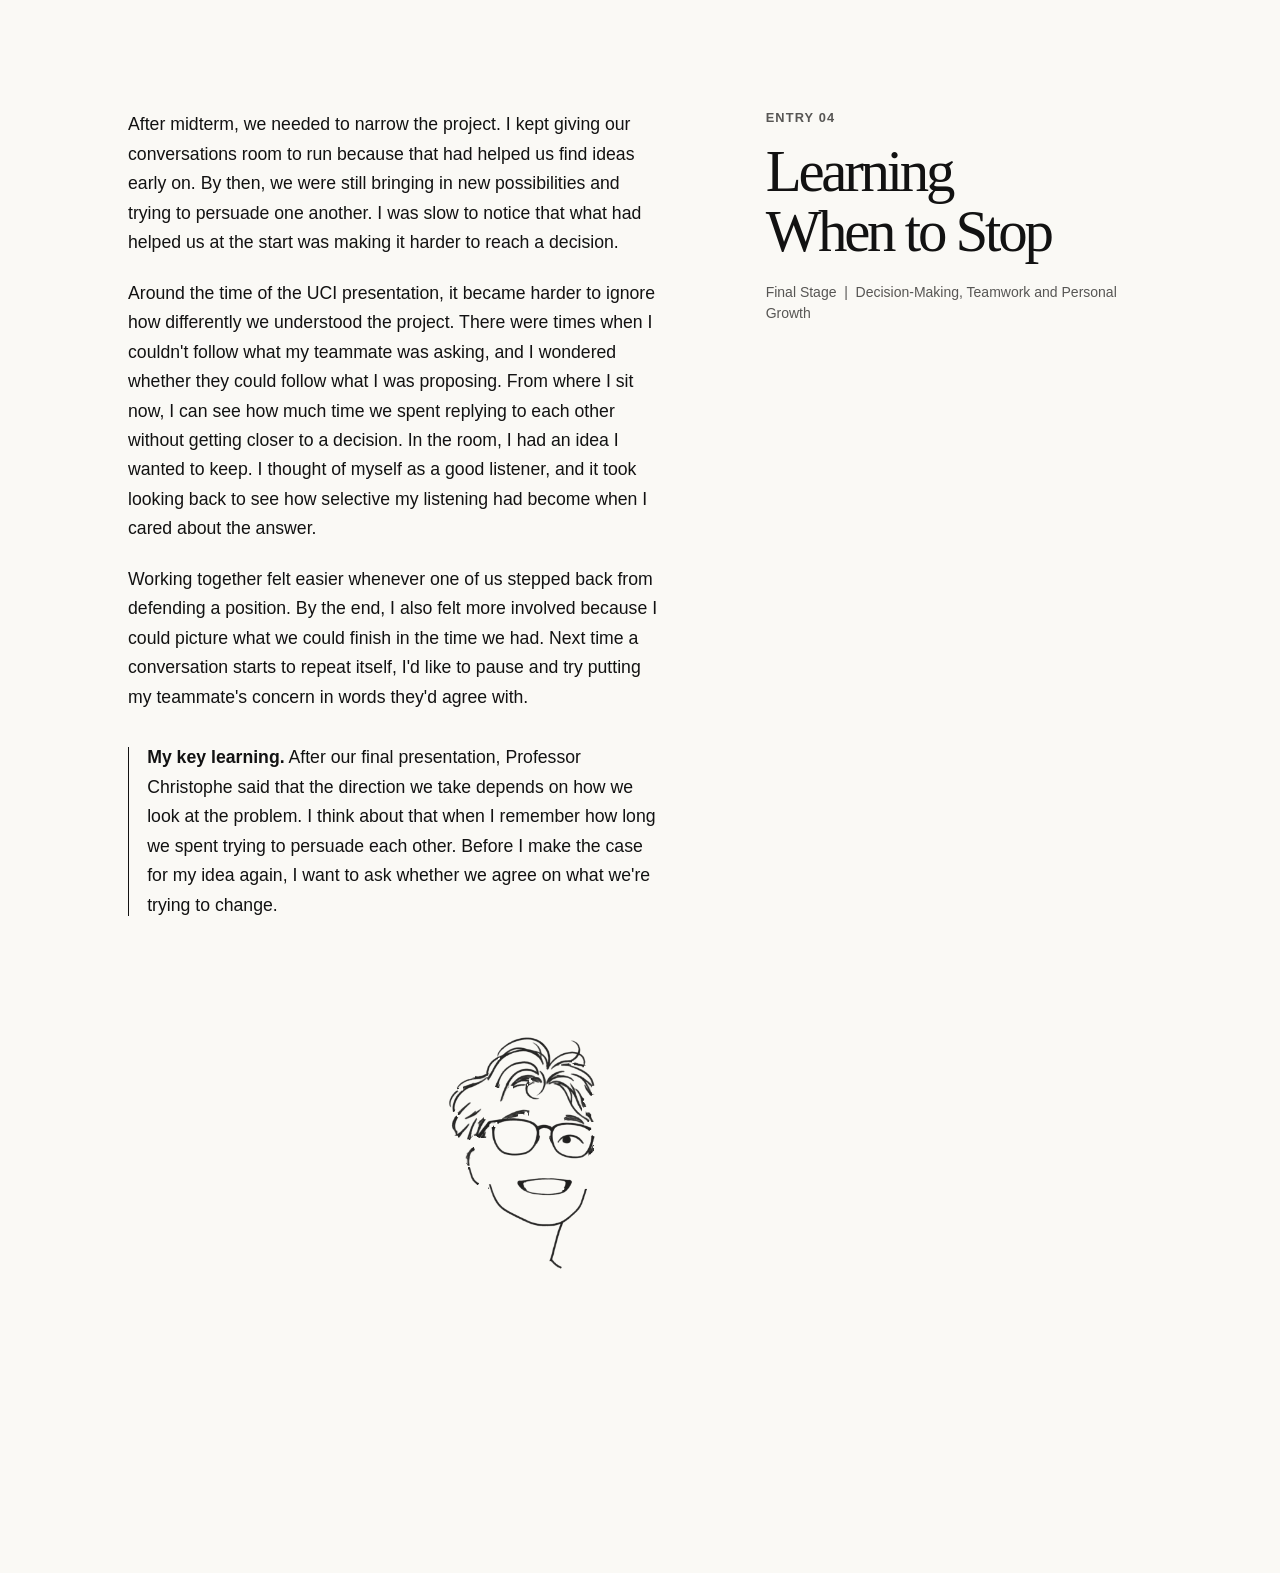
==== commit a7ee5da4: "Add Professor to Christophe references" ====
--- a/index.html
+++ b/index.html
@@ -20,7 +20,7 @@
     <section class="cover shell" aria-labelledby="journal-title">
       <div class="cover-copy">
         <h1 id="journal-title">My Design Process<br class="desktop-break"> and Personal<br class="desktop-break"> Learning Journey</h1>
-        <p class="cover-intro">Early in the semester, I was already imagining what we could make at Yusof Ishak House. In our studio consultations, Christophe kept asking what we meant by <em>transparency</em> and what it would mean for people using the building.</p>
+        <p class="cover-intro">Early in the semester, I was already imagining what we could make at Yusof Ishak House. In our studio consultations, Professor Christophe kept asking what we meant by <em>transparency</em> and what it would mean for people using the building.</p>
       </div>
       <figure class="cover-figure">
         <img src="building.png" alt="Architectural model of Yusof Ishak House" width="1851" height="850" fetchpriority="high">
@@ -37,7 +37,7 @@
   </header>
   <div class="entry-body">
     <p>We imagined signs driven by wind or light and wondered how people might interact with the building if we set aside today's technical limits. I enjoyed seeing how far we could take those ideas. Whenever I felt stuck, thinking up another interaction felt like a way to move forward.</p>
-    <p data-line="uncertain">That changed when we tried to put the ideas into one story. I could explain what interested me about each one. Once I put them alongside what we'd learned from students, I couldn't explain why they belonged in the same project. I finally understood why Christophe kept asking about transparency. We had ideas for how a sign might work, and we still needed to decide what it should make clearer. I appreciated that he stayed with the question long enough for me to see where we needed to start again.</p>
+    <p data-line="uncertain">That changed when we tried to put the ideas into one story. I could explain what interested me about each one. Once I put them alongside what we'd learned from students, I couldn't explain why they belonged in the same project. I finally understood why Professor Christophe kept asking about transparency. We had ideas for how a sign might work, and we still needed to decide what it should make clearer. I appreciated that he stayed with the question long enough for me to see where we needed to start again.</p>
     <p class="takeaway"><strong>My key learning.</strong> When I struggle to explain why an idea belongs in a project, I go back to the evidence and check what I'm asking the design to change.</p>
   </div>
 </article>
@@ -85,7 +85,7 @@
     <p>After midterm, we needed to narrow the project. I kept giving our conversations room to run because that had helped us find ideas early on. By then, we were still bringing in new possibilities and trying to persuade one another. I was slow to notice that what had helped us at the start was making it harder to reach a decision.</p>
     <p data-line="uncertain">Around the time of the UCI presentation, it became harder to ignore how differently we understood the project. There were times when I couldn't follow what my teammate was asking, and I wondered whether they could follow what I was proposing. From where I sit now, I can see how much time we spent replying to each other without getting closer to a decision. In the room, I had an idea I wanted to keep. I thought of myself as a good listener, and it took looking back to see how selective my listening had become when I cared about the answer.</p>
     <p>Working together felt easier whenever one of us stepped back from defending a position. By the end, I also felt more involved because I could picture what we could finish in the time we had. Next time a conversation starts to repeat itself, I'd like to pause and try putting my teammate's concern in words they'd agree with.</p>
-    <p class="takeaway"><strong>My key learning.</strong> After our final presentation, Christophe said that the direction we take depends on how we look at the problem. I think about that when I remember how long we spent trying to persuade each other. Before I make the case for my idea again, I want to ask whether we agree on what we're trying to change.</p>
+    <p class="takeaway"><strong>My key learning.</strong> After our final presentation, Professor Christophe said that the direction we take depends on how we look at the problem. I think about that when I remember how long we spent trying to persuade each other. Before I make the case for my idea again, I want to ask whether we agree on what we're trying to change.</p>
   </div>
 </article>
     </div>
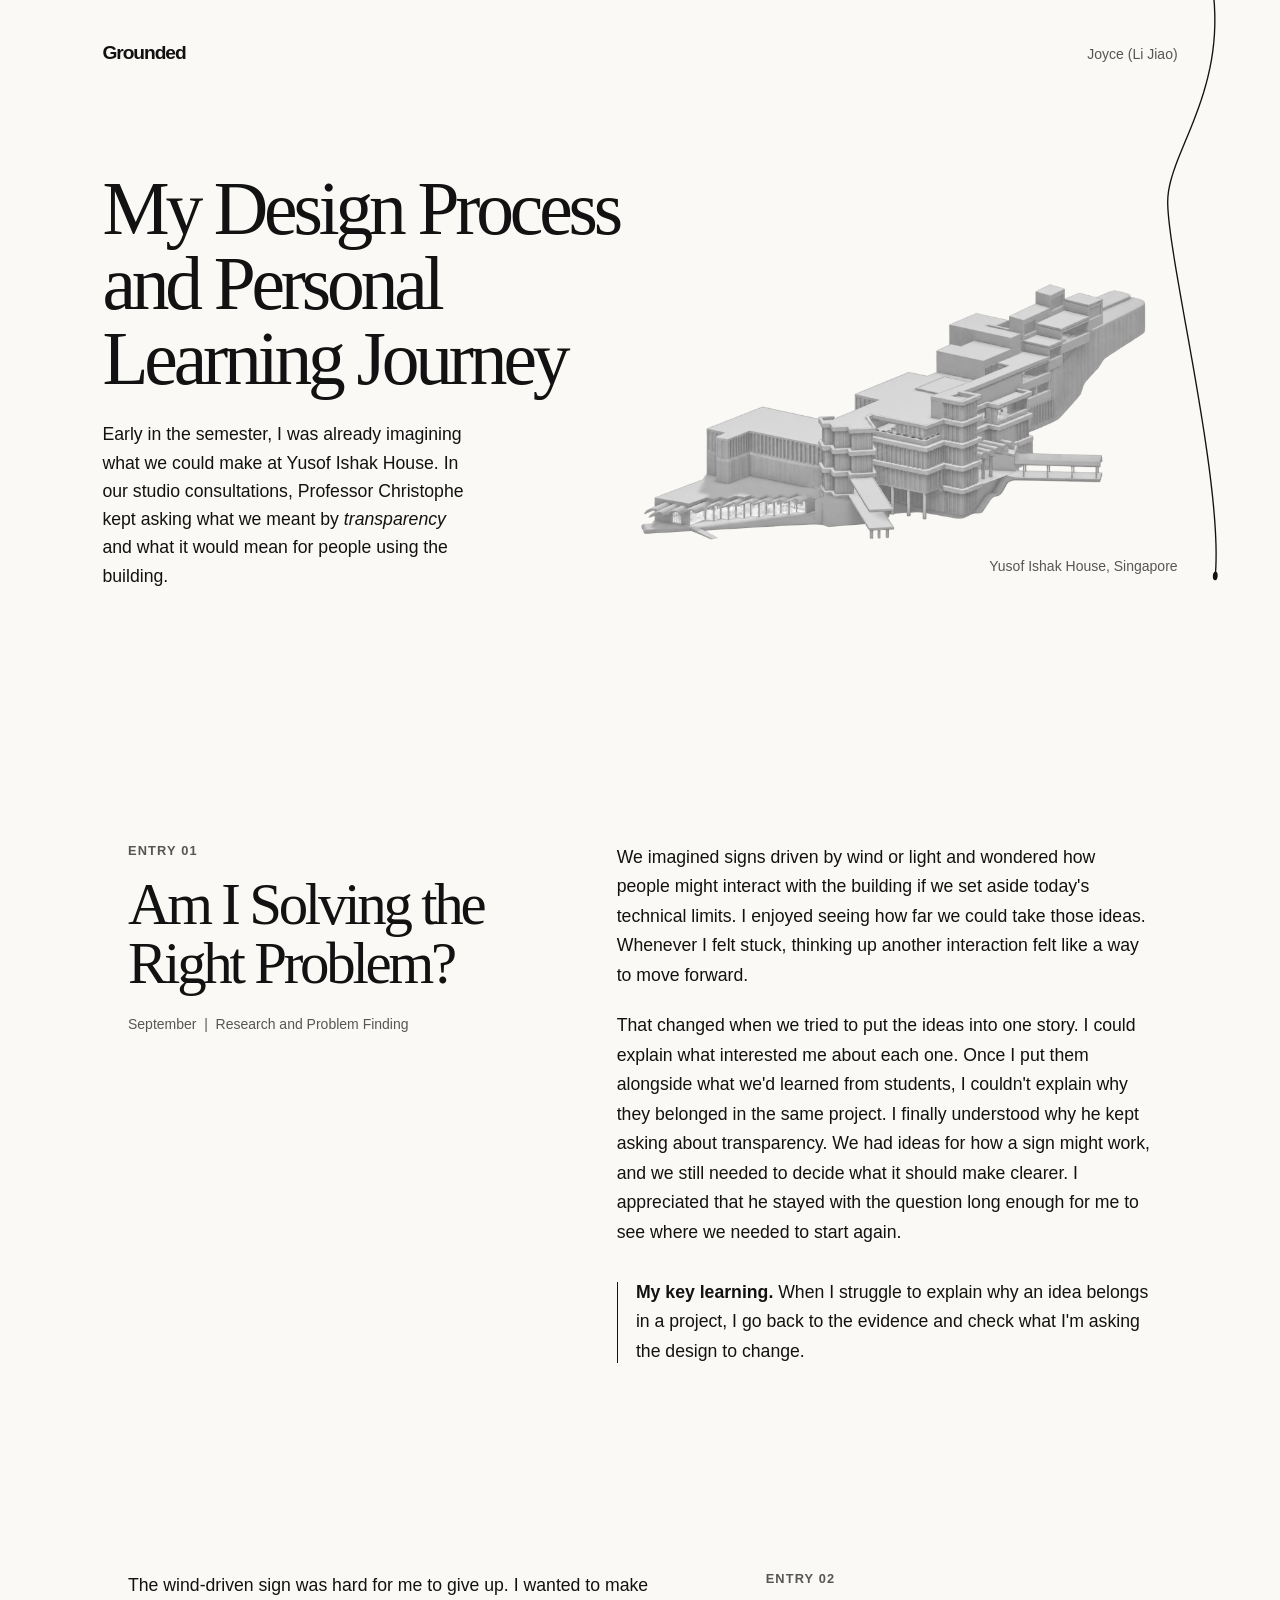
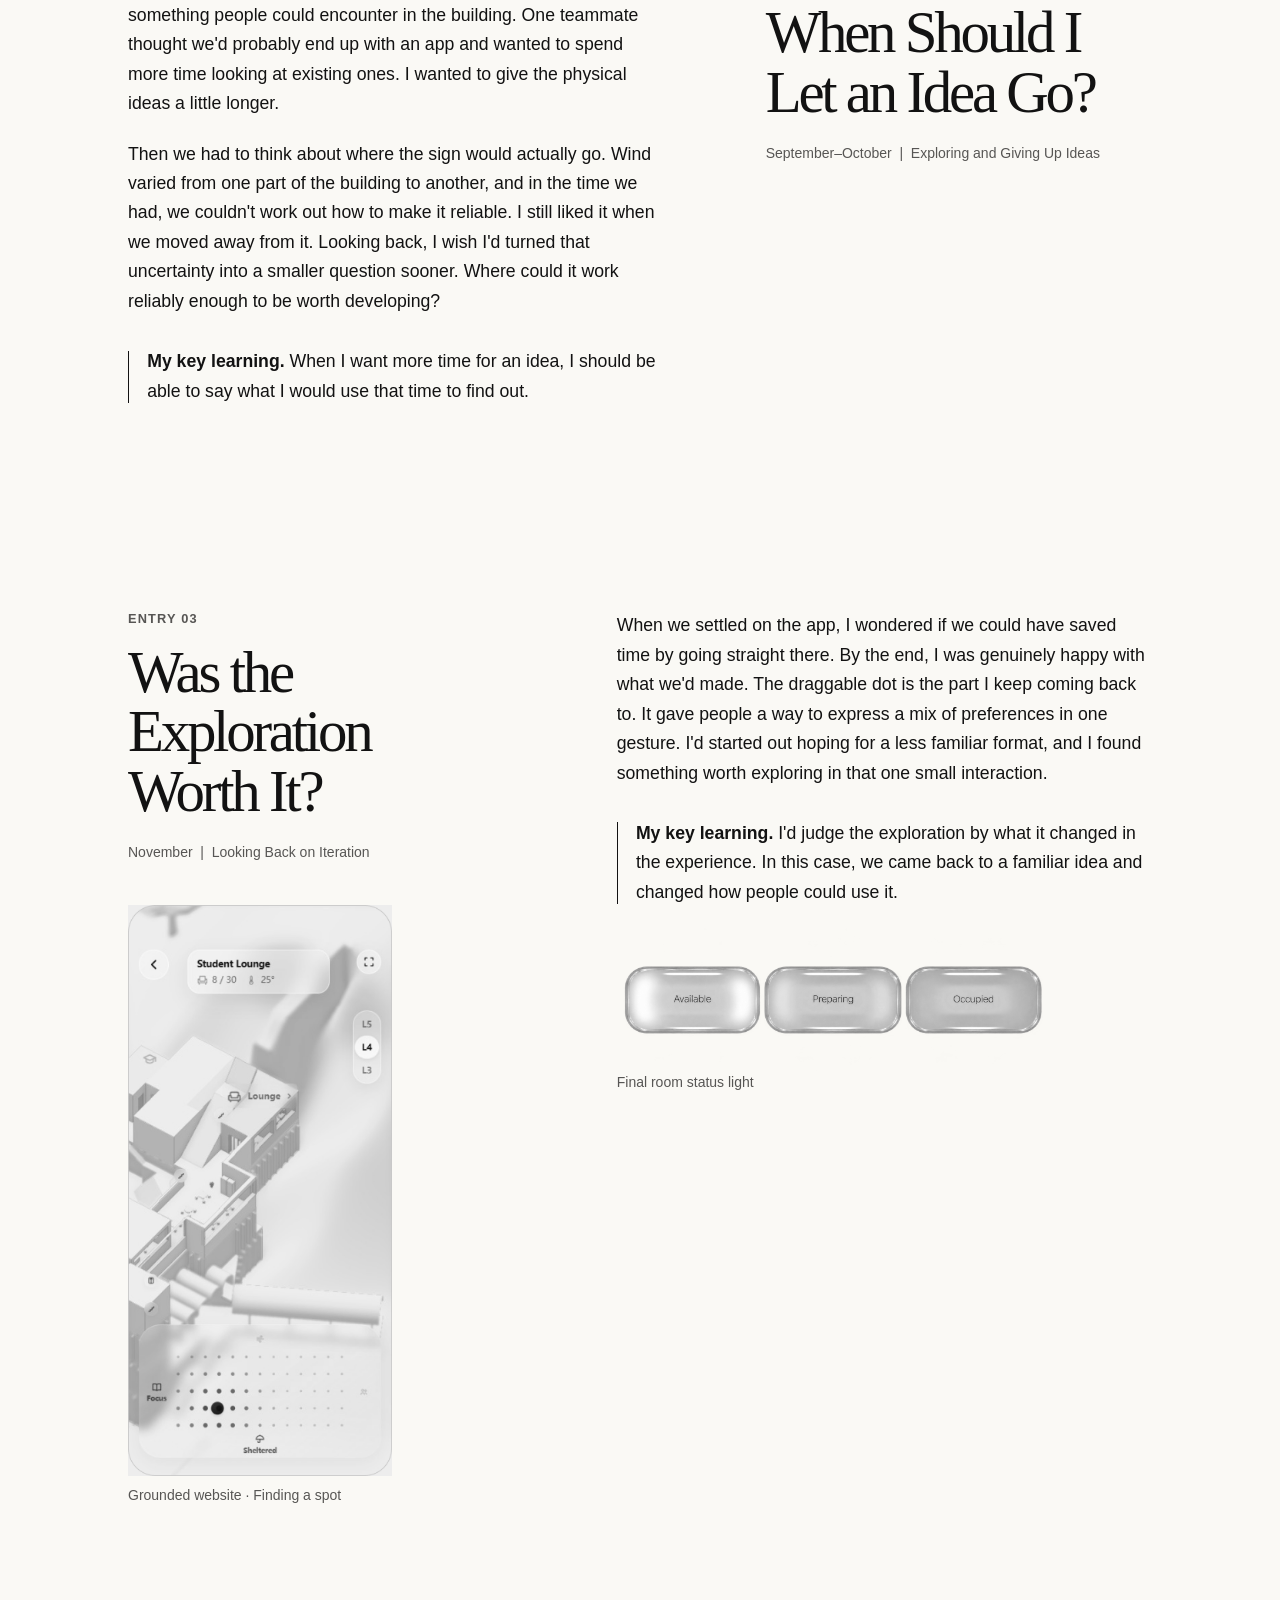
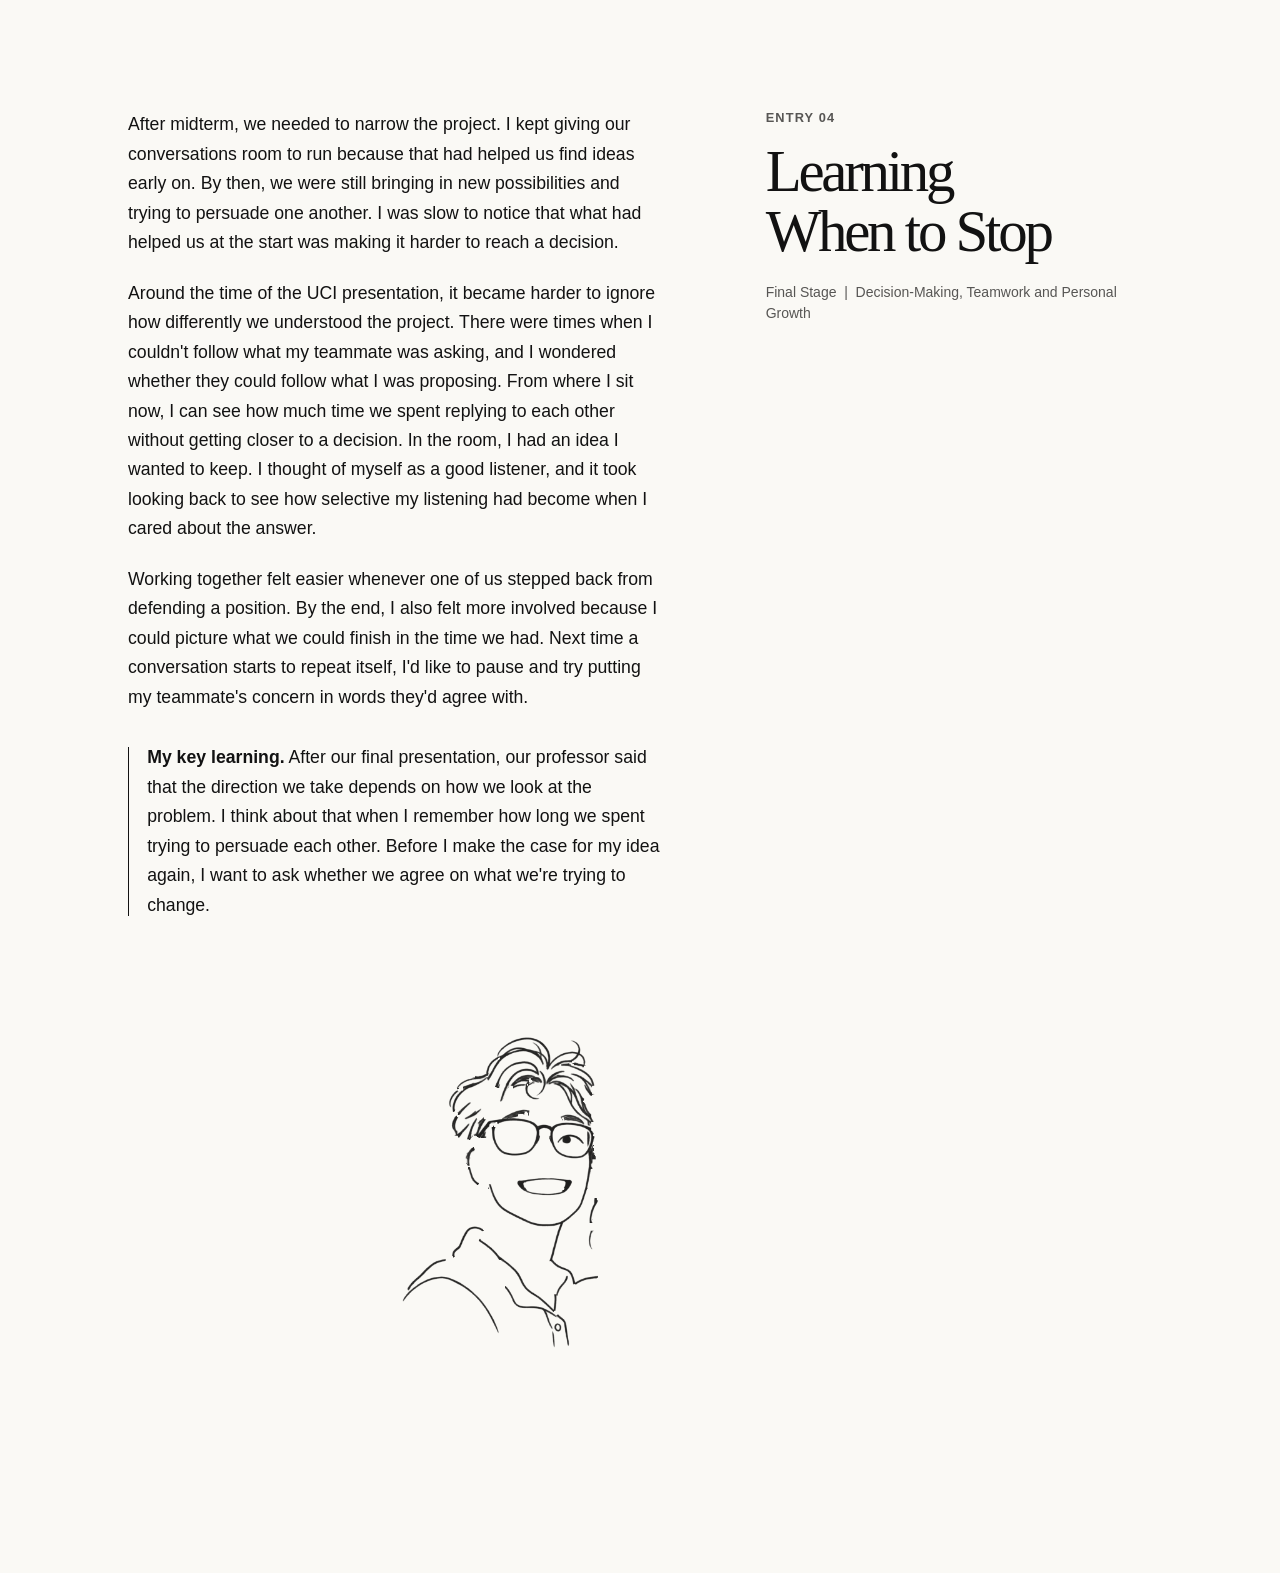
==== commit 21439a91: "Use natural references after introducing the professor" ====
--- a/index.html
+++ b/index.html
@@ -37,7 +37,7 @@
   </header>
   <div class="entry-body">
     <p>We imagined signs driven by wind or light and wondered how people might interact with the building if we set aside today's technical limits. I enjoyed seeing how far we could take those ideas. Whenever I felt stuck, thinking up another interaction felt like a way to move forward.</p>
-    <p data-line="uncertain">That changed when we tried to put the ideas into one story. I could explain what interested me about each one. Once I put them alongside what we'd learned from students, I couldn't explain why they belonged in the same project. I finally understood why Professor Christophe kept asking about transparency. We had ideas for how a sign might work, and we still needed to decide what it should make clearer. I appreciated that he stayed with the question long enough for me to see where we needed to start again.</p>
+    <p data-line="uncertain">That changed when we tried to put the ideas into one story. I could explain what interested me about each one. Once I put them alongside what we'd learned from students, I couldn't explain why they belonged in the same project. I finally understood why he kept asking about transparency. We had ideas for how a sign might work, and we still needed to decide what it should make clearer. I appreciated that he stayed with the question long enough for me to see where we needed to start again.</p>
     <p class="takeaway"><strong>My key learning.</strong> When I struggle to explain why an idea belongs in a project, I go back to the evidence and check what I'm asking the design to change.</p>
   </div>
 </article>
@@ -85,7 +85,7 @@
     <p>After midterm, we needed to narrow the project. I kept giving our conversations room to run because that had helped us find ideas early on. By then, we were still bringing in new possibilities and trying to persuade one another. I was slow to notice that what had helped us at the start was making it harder to reach a decision.</p>
     <p data-line="uncertain">Around the time of the UCI presentation, it became harder to ignore how differently we understood the project. There were times when I couldn't follow what my teammate was asking, and I wondered whether they could follow what I was proposing. From where I sit now, I can see how much time we spent replying to each other without getting closer to a decision. In the room, I had an idea I wanted to keep. I thought of myself as a good listener, and it took looking back to see how selective my listening had become when I cared about the answer.</p>
     <p>Working together felt easier whenever one of us stepped back from defending a position. By the end, I also felt more involved because I could picture what we could finish in the time we had. Next time a conversation starts to repeat itself, I'd like to pause and try putting my teammate's concern in words they'd agree with.</p>
-    <p class="takeaway"><strong>My key learning.</strong> After our final presentation, Professor Christophe said that the direction we take depends on how we look at the problem. I think about that when I remember how long we spent trying to persuade each other. Before I make the case for my idea again, I want to ask whether we agree on what we're trying to change.</p>
+    <p class="takeaway"><strong>My key learning.</strong> After our final presentation, our professor said that the direction we take depends on how we look at the problem. I think about that when I remember how long we spent trying to persuade each other. Before I make the case for my idea again, I want to ask whether we agree on what we're trying to change.</p>
   </div>
 </article>
     </div>
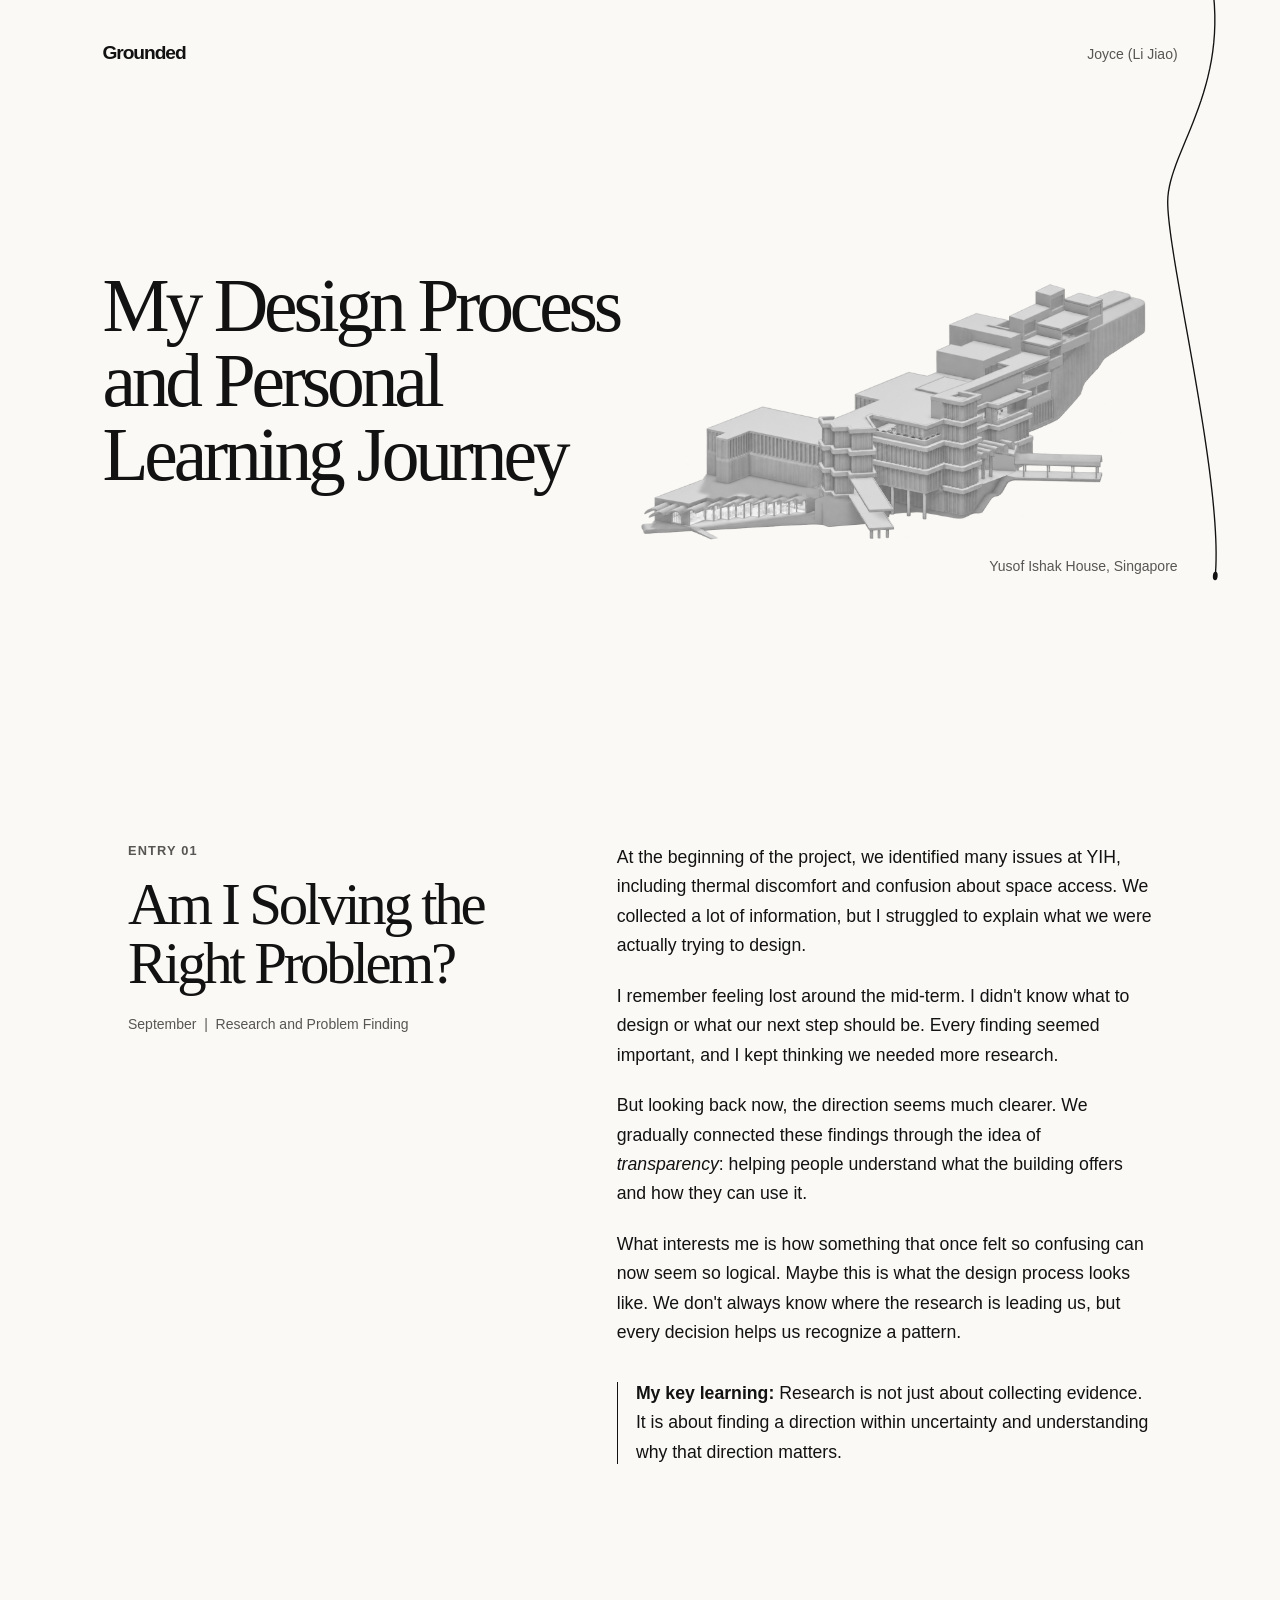
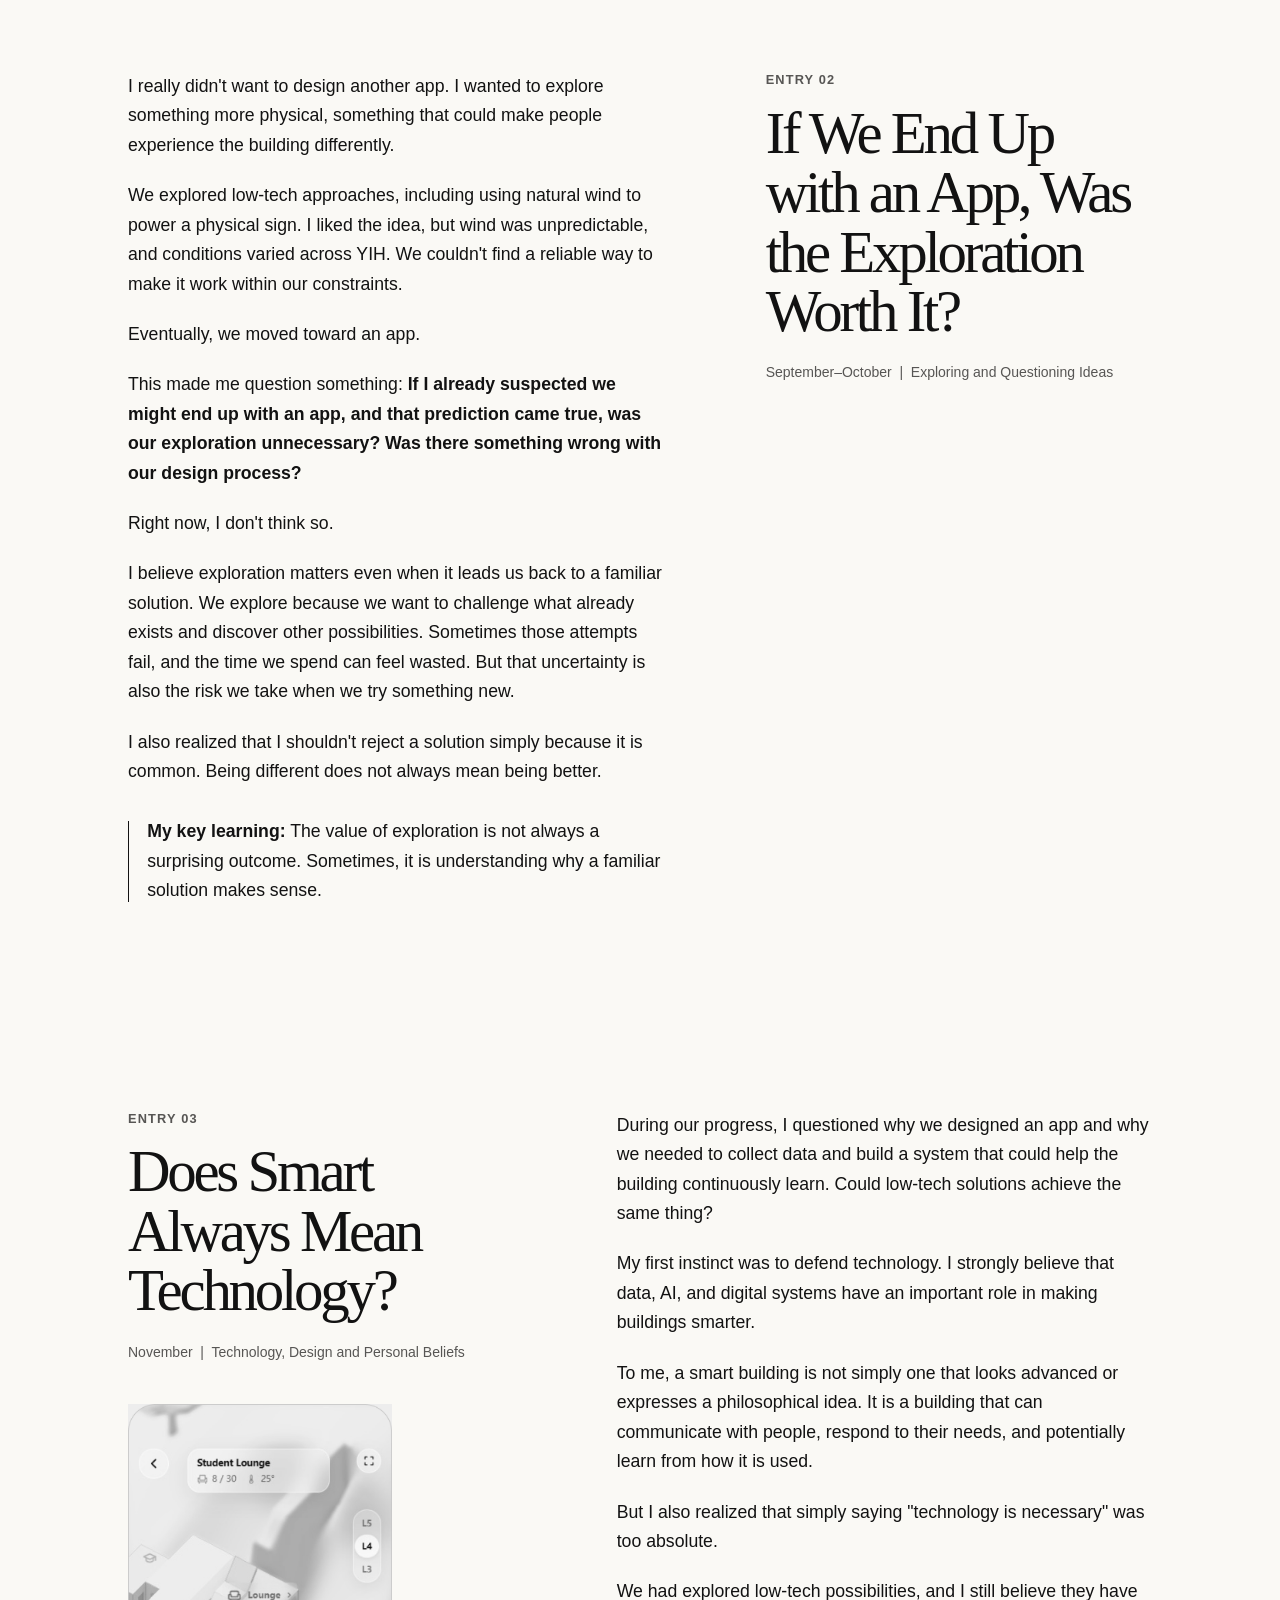
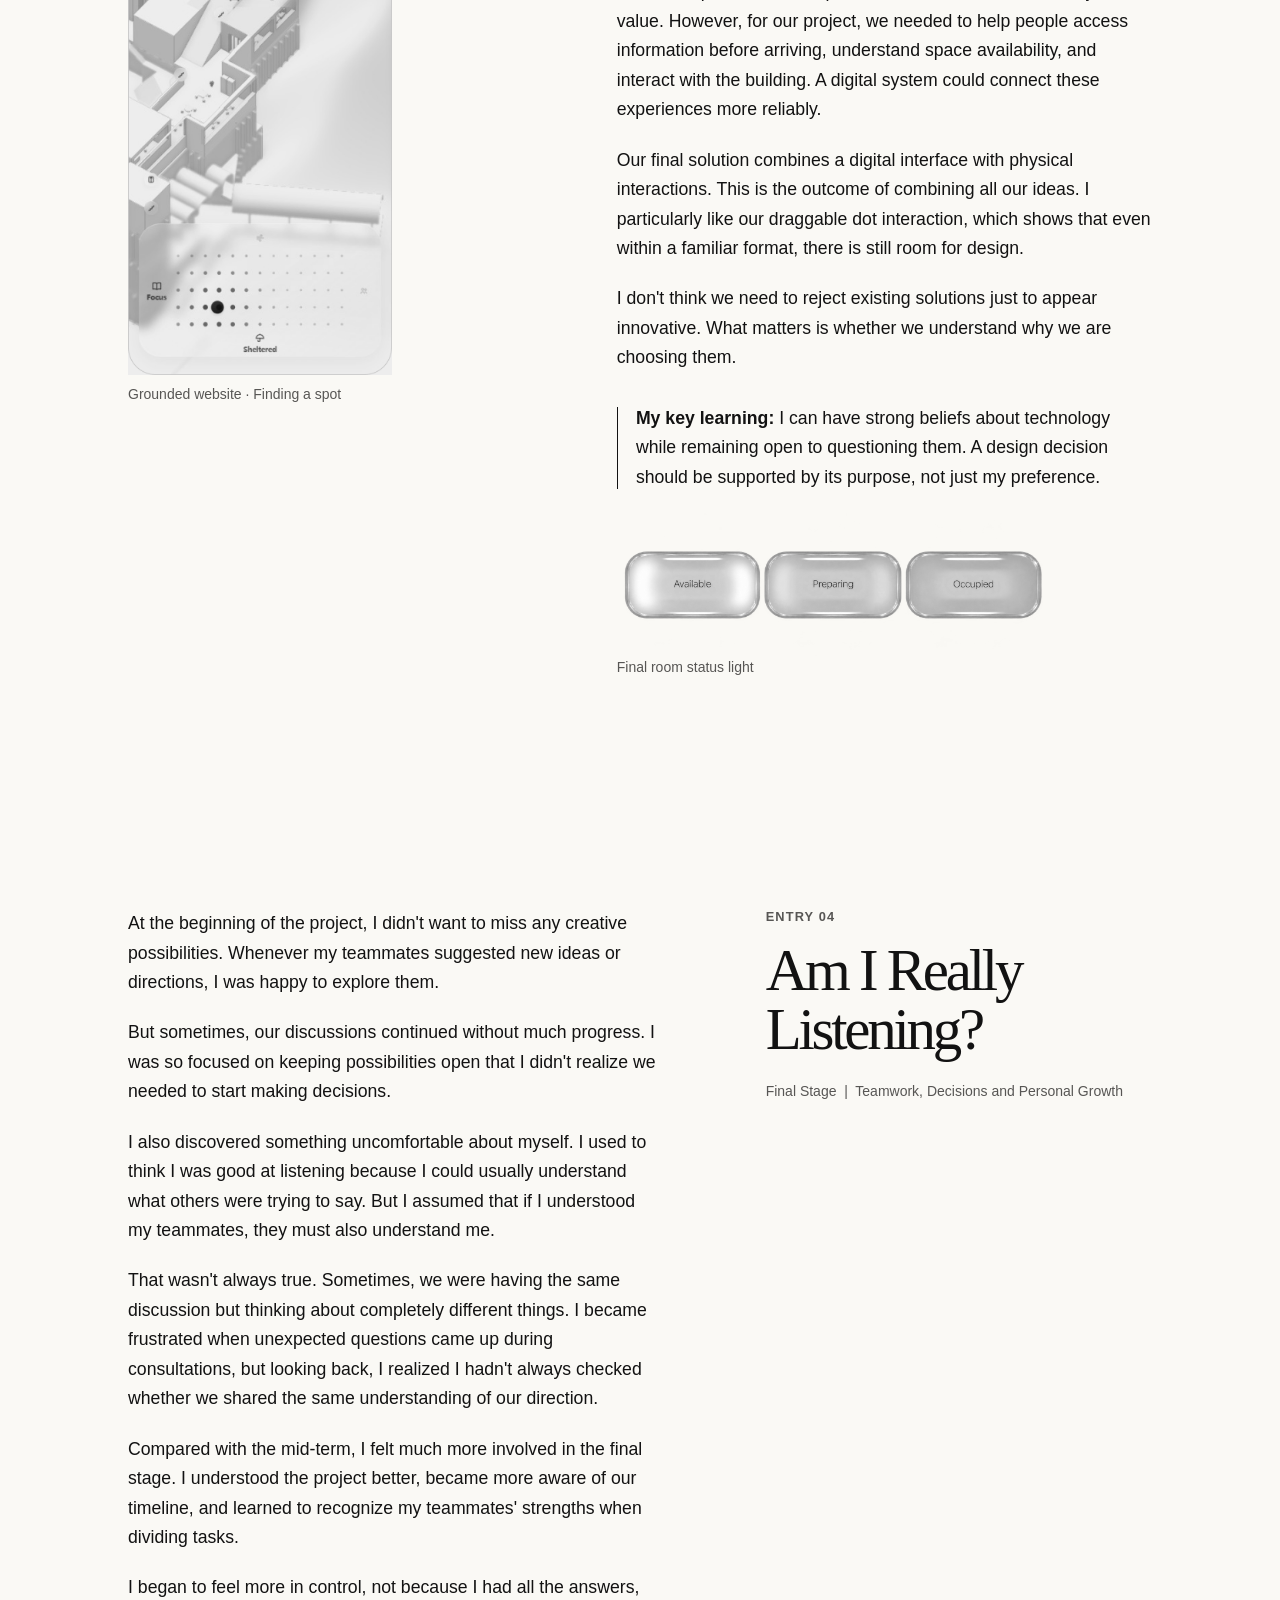
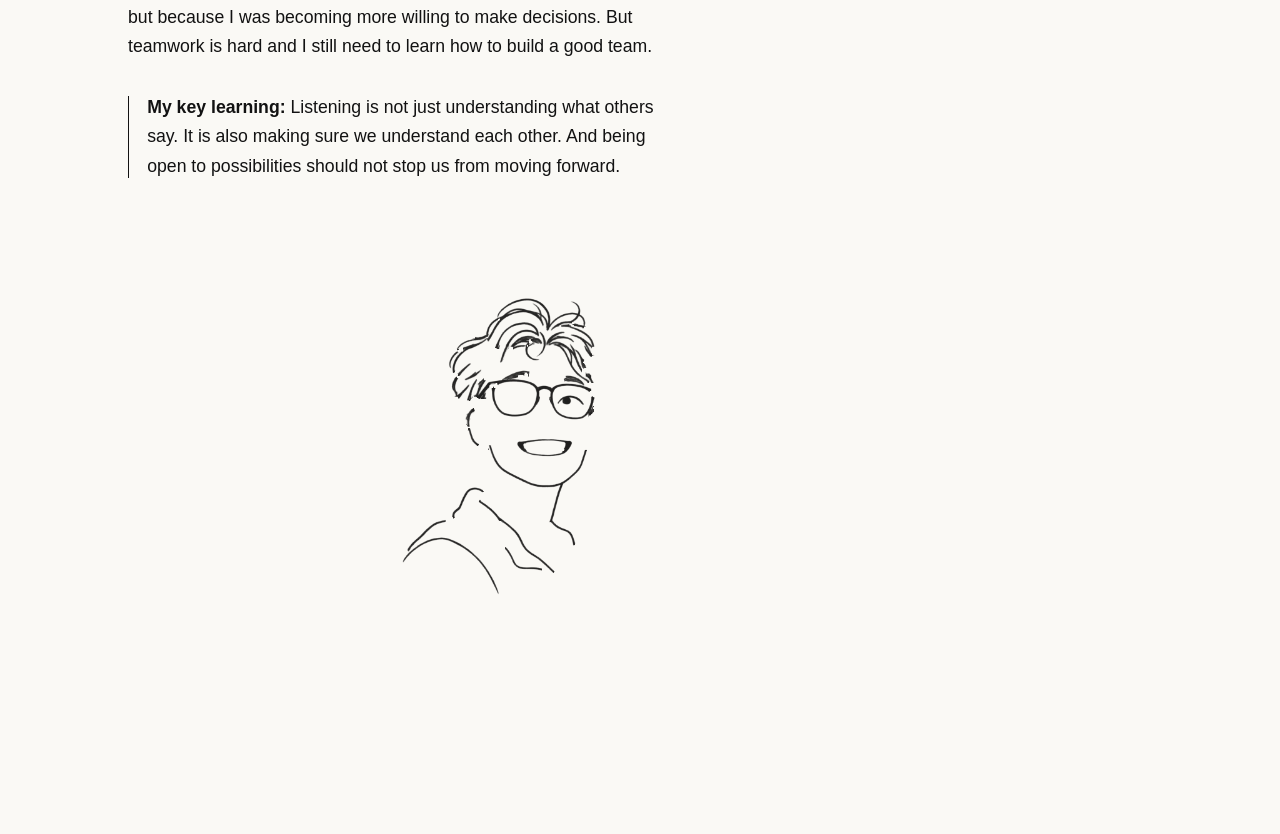
==== commit 27638466: "Publish supplied reflection journal text" ====
--- a/index.html
+++ b/index.html
@@ -20,7 +20,6 @@
     <section class="cover shell" aria-labelledby="journal-title">
       <div class="cover-copy">
         <h1 id="journal-title">My Design Process<br class="desktop-break"> and Personal<br class="desktop-break"> Learning Journey</h1>
-        <p class="cover-intro">Early in the semester, I was already imagining what we could make at Yusof Ishak House. In our studio consultations, Professor Christophe kept asking what we meant by <em>transparency</em> and what it would mean for people using the building.</p>
       </div>
       <figure class="cover-figure">
         <img src="building.png" alt="Architectural model of Yusof Ishak House" width="1851" height="850" fetchpriority="high">
@@ -36,38 +35,51 @@
     <p class="period">September <span>|</span> Research and Problem Finding</p>
   </header>
   <div class="entry-body">
-    <p>We imagined signs driven by wind or light and wondered how people might interact with the building if we set aside today's technical limits. I enjoyed seeing how far we could take those ideas. Whenever I felt stuck, thinking up another interaction felt like a way to move forward.</p>
-    <p data-line="uncertain">That changed when we tried to put the ideas into one story. I could explain what interested me about each one. Once I put them alongside what we'd learned from students, I couldn't explain why they belonged in the same project. I finally understood why he kept asking about transparency. We had ideas for how a sign might work, and we still needed to decide what it should make clearer. I appreciated that he stayed with the question long enough for me to see where we needed to start again.</p>
-    <p class="takeaway"><strong>My key learning.</strong> When I struggle to explain why an idea belongs in a project, I go back to the evidence and check what I'm asking the design to change.</p>
+    <p>At the beginning of the project, we identified many issues at YIH, including thermal discomfort and confusion about space access. We collected a lot of information, but I struggled to explain what we were actually trying to design.</p>
+    <p data-line="uncertain">I remember feeling lost around the mid-term. I didn't know what to design or what our next step should be. Every finding seemed important, and I kept thinking we needed more research.</p>
+    <p>But looking back now, the direction seems much clearer. We gradually connected these findings through the idea of <em>transparency</em>: helping people understand what the building offers and how they can use it.</p>
+    <p>What interests me is how something that once felt so confusing can now seem so logical. Maybe this is what the design process looks like. We don't always know where the research is leading us, but every decision helps us recognize a pattern.</p>
+    <p class="takeaway"><strong>My key learning:</strong> Research is not just about collecting evidence. It is about finding a direction within uncertainty and understanding why that direction matters.</p>
   </div>
 </article>
 
 <article id="entry-02" class="entry entry-reverse">
   <header class="entry-header">
     <span class="entry-number">Entry 02</span>
-    <h2>When Should I Let an Idea Go?</h2>
-    <p class="period">September–October <span>|</span> Exploring and Giving Up Ideas</p>
+    <h2>If We End Up with an App, Was the Exploration Worth It?</h2>
+    <p class="period">September–October <span>|</span> Exploring and Questioning Ideas</p>
   </header>
   <div class="entry-body">
-    <p>The wind-driven sign was hard for me to give up. I wanted to make something people could encounter in the building. One teammate thought we'd probably end up with an app and wanted to spend more time looking at existing ones. I wanted to give the physical ideas a little longer.</p>
-    <p data-line="uncertain">Then we had to think about where the sign would actually go. Wind varied from one part of the building to another, and in the time we had, we couldn't work out how to make it reliable. I still liked it when we moved away from it. Looking back, I wish I'd turned that uncertainty into a smaller question sooner. Where could it work reliably enough to be worth developing?</p>
-    <p class="takeaway"><strong>My key learning.</strong> When I want more time for an idea, I should be able to say what I would use that time to find out.</p>
+    <p>I really didn't want to design another app. I wanted to explore something more physical, something that could make people experience the building differently.</p>
+    <p>We explored low-tech approaches, including using natural wind to power a physical sign. I liked the idea, but wind was unpredictable, and conditions varied across YIH. We couldn't find a reliable way to make it work within our constraints.</p>
+    <p>Eventually, we moved toward an app.</p>
+    <p data-line="uncertain">This made me question something: <strong>If I already suspected we might end up with an app, and that prediction came true, was our exploration unnecessary? Was there something wrong with our design process?</strong></p>
+    <p>Right now, I don't think so.</p>
+    <p>I believe exploration matters even when it leads us back to a familiar solution. We explore because we want to challenge what already exists and discover other possibilities. Sometimes those attempts fail, and the time we spend can feel wasted. But that uncertainty is also the risk we take when we try something new.</p>
+    <p>I also realized that I shouldn't reject a solution simply because it is common. Being different does not always mean being better.</p>
+    <p class="takeaway"><strong>My key learning:</strong> The value of exploration is not always a surprising outcome. Sometimes, it is understanding why a familiar solution makes sense.</p>
   </div>
 </article>
 
 <article id="entry-03" class="entry">
   <header class="entry-header">
     <span class="entry-number">Entry 03</span>
-    <h2>Was the Exploration Worth It?</h2>
-    <p class="period">November <span>|</span> Looking Back on Iteration</p>
+    <h2>Does Smart Always Mean Technology?</h2>
+    <p class="period">November <span>|</span> Technology, Design and Personal Beliefs</p>
     <figure class="chapter-figure app-figure">
       <img src="grounded-app.png" alt="Grounded website showing the Student Lounge, the floor selector, and the dotted preference control" width="343" height="742" loading="lazy">
       <figcaption>Grounded website · Finding a spot</figcaption>
     </figure>
   </header>
   <div class="entry-body">
-    <p data-line="uncertain">When we settled on the app, I wondered if we could have saved time by going straight there. By the end, I was genuinely happy with what we'd made. The draggable dot is the part I keep coming back to. It gave people a way to express a mix of preferences in one gesture. I'd started out hoping for a less familiar format, and I found something worth exploring in that one small interaction.</p>
-    <p class="takeaway"><strong>My key learning.</strong> I'd judge the exploration by what it changed in the experience. In this case, we came back to a familiar idea and changed how people could use it.</p>
+    <p data-line="uncertain">During our progress, I questioned why we designed an app and why we needed to collect data and build a system that could help the building continuously learn. Could low-tech solutions achieve the same thing?</p>
+    <p>My first instinct was to defend technology. I strongly believe that data, AI, and digital systems have an important role in making buildings smarter.</p>
+    <p>To me, a smart building is not simply one that looks advanced or expresses a philosophical idea. It is a building that can communicate with people, respond to their needs, and potentially learn from how it is used.</p>
+    <p>But I also realized that simply saying "technology is necessary" was too absolute.</p>
+    <p>We had explored low-tech possibilities, and I still believe they have value. However, for our project, we needed to help people access information before arriving, understand space availability, and interact with the building. A digital system could connect these experiences more reliably.</p>
+    <p>Our final solution combines a digital interface with physical interactions. This is the outcome of combining all our ideas. I particularly like our draggable dot interaction, which shows that even within a familiar format, there is still room for design.</p>
+    <p>I don't think we need to reject existing solutions just to appear innovative. What matters is whether we understand why we are choosing them.</p>
+    <p class="takeaway"><strong>My key learning:</strong> I can have strong beliefs about technology while remaining open to questioning them. A design decision should be supported by its purpose, not just my preference.</p>
     <figure class="chapter-figure light-figure">
       <img src="room-status-light.png" alt="The final rounded-rectangle room status light in its Available, Preparing, and Occupied states" width="720" height="240" loading="lazy">
       <figcaption>Final room status light</figcaption>
@@ -78,14 +90,17 @@
 <article id="entry-04" class="entry entry-reverse">
   <header class="entry-header">
     <span class="entry-number">Entry 04</span>
-    <h2>Learning When to Stop</h2>
-    <p class="period">Final Stage <span>|</span> Decision-Making, Teamwork and Personal Growth</p>
+    <h2>Am I Really Listening?</h2>
+    <p class="period">Final Stage <span>|</span> Teamwork, Decisions and Personal Growth</p>
   </header>
   <div class="entry-body">
-    <p>After midterm, we needed to narrow the project. I kept giving our conversations room to run because that had helped us find ideas early on. By then, we were still bringing in new possibilities and trying to persuade one another. I was slow to notice that what had helped us at the start was making it harder to reach a decision.</p>
-    <p data-line="uncertain">Around the time of the UCI presentation, it became harder to ignore how differently we understood the project. There were times when I couldn't follow what my teammate was asking, and I wondered whether they could follow what I was proposing. From where I sit now, I can see how much time we spent replying to each other without getting closer to a decision. In the room, I had an idea I wanted to keep. I thought of myself as a good listener, and it took looking back to see how selective my listening had become when I cared about the answer.</p>
-    <p>Working together felt easier whenever one of us stepped back from defending a position. By the end, I also felt more involved because I could picture what we could finish in the time we had. Next time a conversation starts to repeat itself, I'd like to pause and try putting my teammate's concern in words they'd agree with.</p>
-    <p class="takeaway"><strong>My key learning.</strong> After our final presentation, our professor said that the direction we take depends on how we look at the problem. I think about that when I remember how long we spent trying to persuade each other. Before I make the case for my idea again, I want to ask whether we agree on what we're trying to change.</p>
+    <p>At the beginning of the project, I didn't want to miss any creative possibilities. Whenever my teammates suggested new ideas or directions, I was happy to explore them.</p>
+    <p>But sometimes, our discussions continued without much progress. I was so focused on keeping possibilities open that I didn't realize we needed to start making decisions.</p>
+    <p data-line="uncertain">I also discovered something uncomfortable about myself. I used to think I was good at listening because I could usually understand what others were trying to say. But I assumed that if I understood my teammates, they must also understand me.</p>
+    <p>That wasn't always true. Sometimes, we were having the same discussion but thinking about completely different things. I became frustrated when unexpected questions came up during consultations, but looking back, I realized I hadn't always checked whether we shared the same understanding of our direction.</p>
+    <p>Compared with the mid-term, I felt much more involved in the final stage. I understood the project better, became more aware of our timeline, and learned to recognize my teammates' strengths when dividing tasks.</p>
+    <p>I began to feel more in control, not because I had all the answers, but because I was becoming more willing to make decisions. But teamwork is hard and I still need to learn how to build a good team.</p>
+    <p class="takeaway"><strong>My key learning:</strong> Listening is not just understanding what others say. It is also making sure we understand each other. And being open to possibilities should not stop us from moving forward.</p>
   </div>
 </article>
     </div>
@@ -94,7 +109,7 @@
         <img src="team-portraits.png" width="1536" height="1024" alt="Black-ink cartoon portraits of the three friends from the team photo" loading="lazy">
         <canvas aria-hidden="true" hidden></canvas>
       </div>
-      <figcaption>Anyway, cheers to the end of the semester.</figcaption>
+      <figcaption>Anyway, cheers to the end of the semester!</figcaption>
     </figure>
   </main>
 </body>
